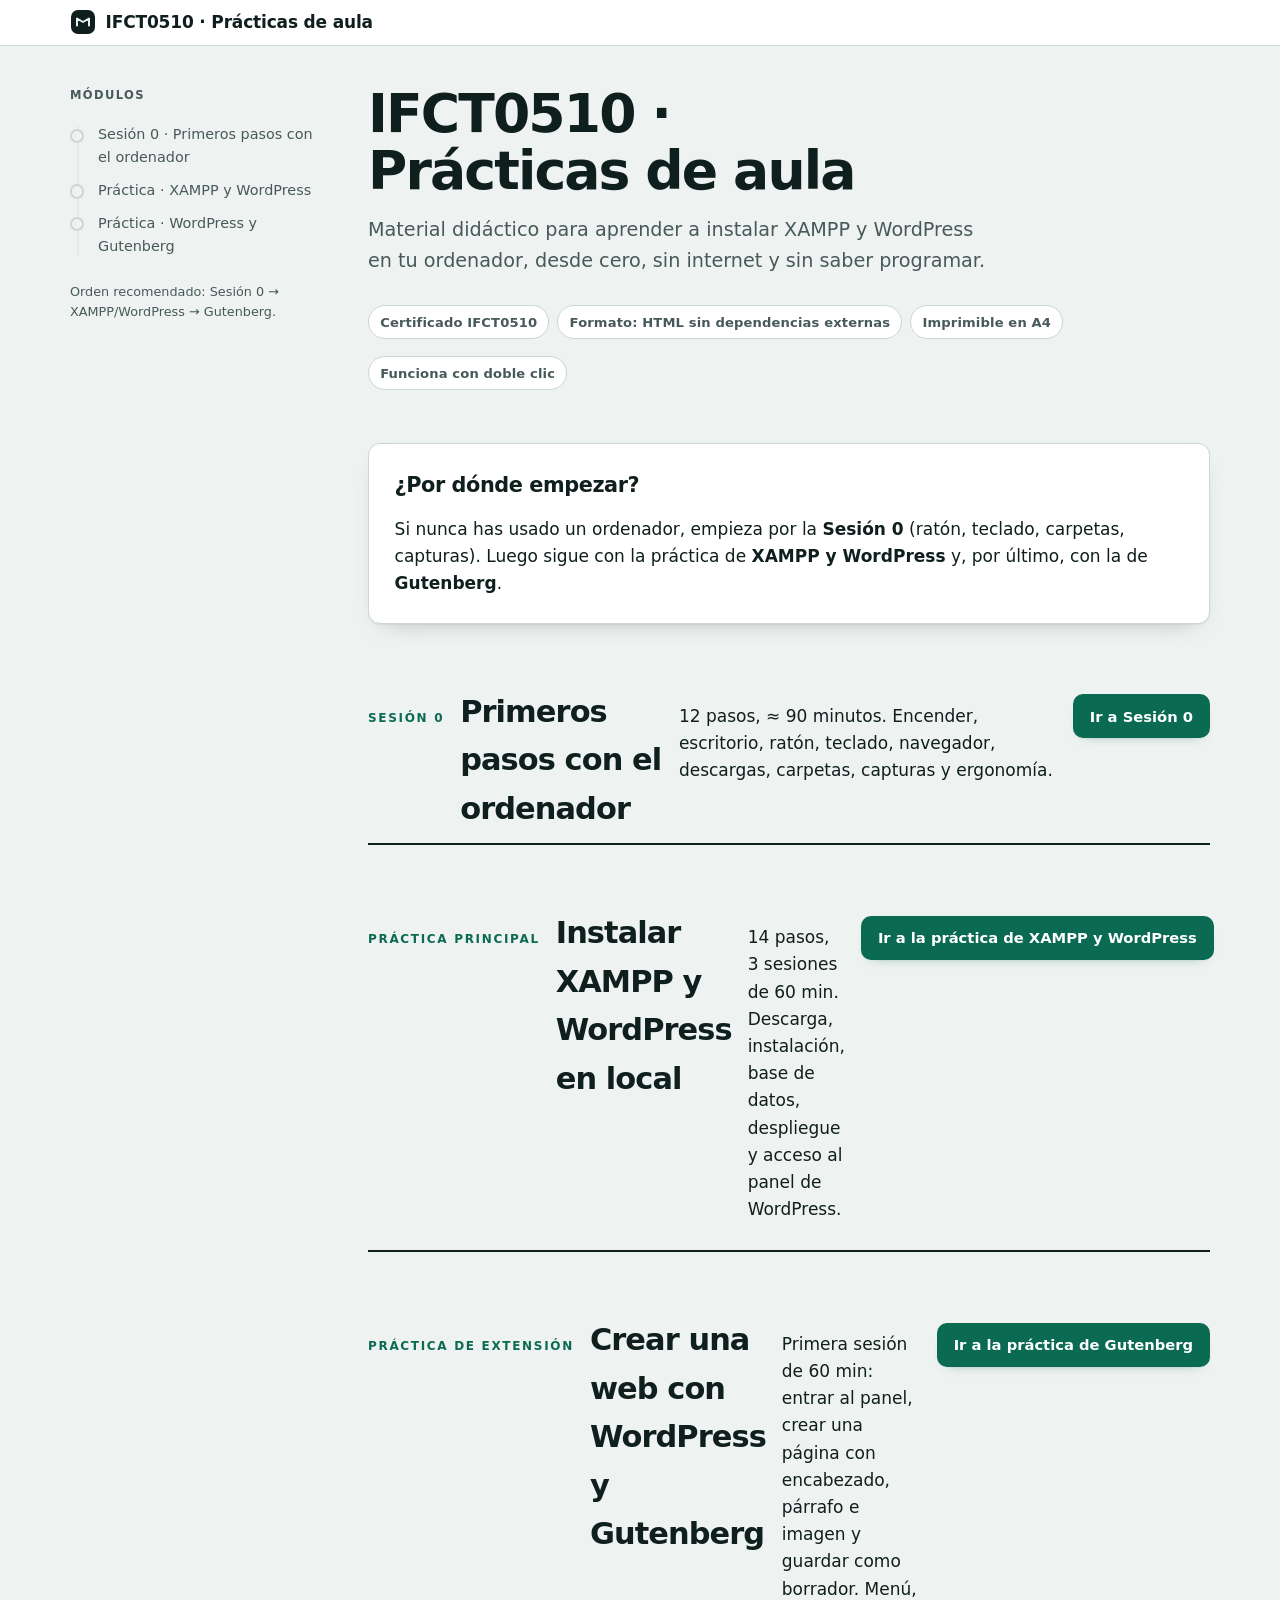
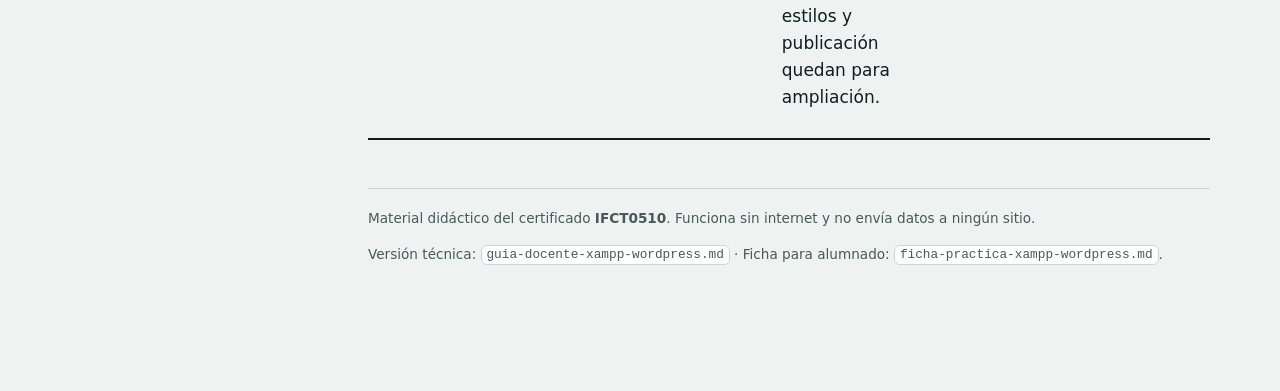
==== index.html @ 00a17261 "revert(portada): quitar CSS embebido y restaurar secciones .part originales" ====
<!DOCTYPE html>
<html lang="es">

<head>
  <meta charset="utf-8">
  <meta name="viewport" content="width=device-width, initial-scale=1">
  <meta name="color-scheme" content="light">
  <title>IFCT0510 · Prácticas de aula · XAMPP y WordPress</title>
  <link rel="stylesheet" href="assets/css/shared.css">
<link rel="icon" type="image/svg+xml" href="assets/svg/favicon.svg">
</head>
<body>
  <a class="skip" href="#contenido">Saltar al contenido</a>
  <header class="topbar">
    <div class="topbar__in">
      <div class="brand">
        <img src="assets/svg/logo.svg" width="26" height="26" alt="" aria-hidden="true">
        <span>IFCT0510 · Prácticas de aula</span>
      </div>
    </div>
  </header>
  <div class="shell">
    <nav class="rail noprint" aria-label="Módulos del curso">
      <h2>Módulos</h2>
      <ol>
        <li><a href="sesion-0/index.html">Sesión 0 · Primeros pasos con el ordenador</a></li>
        <li><a href="practica-xampp/index.html">Práctica · XAMPP y WordPress</a></li>
        <li><a href="practica-gutenberg/index.html">Práctica · WordPress y Gutenberg</a></li>
      </ol>
      <p style="margin-top:1.2rem; font-size:.8rem; color:var(--ink-2)">
        Orden recomendado: Sesión 0 → XAMPP/WordPress → Gutenberg.
      </p>
    </nav>
    <main id="contenido">
      <section class="hero">
        <h1>IFCT0510 · Prácticas de aula</h1>
        <p class="lead">Material didáctico para aprender a instalar XAMPP y WordPress en tu ordenador, desde cero, sin
          internet y sin saber programar.</p>
        <ul class="meta">
          <li>Certificado IFCT0510</li>
          <li>Formato: HTML sin dependencias externas</li>
          <li>Imprimible en A4</li>
          <li>Funciona con doble clic</li>
        </ul>
      </section>
      <div class="block">
        <h2>¿Por dónde empezar?</h2>
        <p>Si nunca has usado un ordenador, empieza por la <strong>Sesión 0</strong> (ratón, teclado, carpetas,
          capturas). Luego sigue con la práctica de <strong>XAMPP y WordPress</strong> y, por último, con la de
          <strong>Gutenberg</strong>.</p>
      </div>
          <section class="part">
      <span class="part__k">Sesión 0</span>
      <h2>Primeros pasos con el ordenador</h2>
      <p>12 pasos, ≈ 90 minutos. Encender, escritorio, ratón, teclado, navegador, descargas, carpetas, capturas y
            ergonomía.</p>
      <p><a class="btn btn--solid" href="sesion-0/index.html">Ir a Sesión 0</a></p>
    </section>
          <section class="part">
      <span class="part__k">Práctica principal</span>
      <h2>Instalar XAMPP y WordPress en local</h2>
      <p>14 pasos, 3 sesiones de 60 min. Descarga, instalación, base de datos, despliegue y acceso al panel de
            WordPress.</p>
      <p><a class="btn btn--solid" href="practica-xampp/index.html">Ir a la práctica de XAMPP y WordPress</a></p>
    </section>
          <section class="part">
      <span class="part__k">Práctica de extensión</span>
      <h2>Crear una web con WordPress y Gutenberg</h2>
      <p>Primera sesión de 60 min: entrar al panel, crear una página con encabezado, párrafo e imagen y guardar como
            borrador. Menú, estilos y publicación quedan para ampliación.</p>
      <p><a class="btn btn--solid" href="practica-gutenberg/index.html">Ir a la práctica de Gutenberg</a></p>
    </section>
      <footer class="end">
        <p>Material didáctico del certificado <strong>IFCT0510</strong>. Funciona sin internet y no envía datos a ningún
          sitio.</p>
        <p>Versión técnica: <code>guia-docente-xampp-wordpress.md</code> · Ficha para alumnado:
          <code>ficha-practica-xampp-wordpress.md</code>.</p>
      </footer>
    </main>
  </div>
  <button class="back-to-top" aria-label="Volver arriba" hidden>
    <svg viewBox="0 0 24 24" fill="none" stroke="currentColor" stroke-width="2" stroke-linecap="round"
      stroke-linejoin="round" aria-hidden="true">
      <path d="M18 15l-6-6-6 6" />
    </svg>
  </button>
</body>
</html>
---- assets/css/shared.css ----
/* ============================================================
   IFCT0510 — CSS compartido (SRP)
   Tokens, reset, layout, componentes y impresión.
   Se carga en todos los módulos: sesion-0, practica-gutenberg,
   practica-xampp. Cada módulo solo aporta su propio contenido.
   ============================================================ */

:root{
  --ground:#eef2f1;
  --panel:#ffffff;
  --ink:#0f1f1e;
  --ink-2:#47595a;
  --rule:#ccd6d4;
  --rule-soft:#e2e9e7;
  --signal:#0b6b52;
  --signal-soft:#e5f1ec;
  --alert:#a8321f;
  --alert-soft:#faece8;
  --warn:#8a5a00;
  --warn-soft:#fdf4e3;
  --radius:12px;
  --shadow:0 1px 1px rgba(15,31,30,.05), 0 10px 24px -16px rgba(15,31,30,.35);
  --font:"Segoe UI", system-ui, -apple-system, "Helvetica Neue", Arial, sans-serif;
  --mono:"Cascadia Mono", Consolas, "SF Mono", Menlo, monospace;
  --measure:66ch;
}

*,*::before,*::after{box-sizing:border-box}
html{scroll-behavior:smooth; scroll-padding-top:5.5rem}
@media (prefers-reduced-motion: reduce){ html{scroll-behavior:auto} }

body{
  margin:0;
  background:var(--ground);
  color:var(--ink);
  font-family:var(--font);
  font-size:1.0625rem;
  line-height:1.6;
  -webkit-font-smoothing:antialiased;
  text-rendering:optimizeLegibility;
}

::selection{background:#bfe3d6; color:var(--ink)}

:focus-visible{
  outline:3px solid var(--signal);
  outline-offset:2px;
  border-radius:4px;
}

a{
  color:var(--signal);
  text-underline-offset:3px;
  text-decoration-thickness:1.5px;
}
a:hover{text-decoration-thickness:2.5px}

p{margin:0 0 1em}
ul,ol{margin:0 0 1em; padding-left:1.4em}
li{margin:.35em 0}

strong{font-weight:650}
code,.mono{
  font-family:var(--mono);
  font-size:.94em;
}
code{
  background:#fff;
  border:1px solid var(--rule);
  border-radius:6px;
  padding:.1em .38em;
  white-space:normal;
  overflow-wrap:anywhere;
}

hr{
  border:0;
  border-top:1px solid var(--rule);
  margin:2.5rem 0;
}

/* ---------- skip link ---------- */
.skip{
  position:absolute;
  left:-9999px;
  top:0;
  background:var(--ink);
  color:#fff;
  padding:.8rem 1.2rem;
  z-index:100;
  border-radius:0 0 8px 0;
}
.skip:focus{left:0}

/* ---------- top bar ---------- */
.topbar{
  position:sticky;
  top:0;
  z-index:50;
  background:var(--panel);
  border-bottom:1px solid var(--rule);
}
.topbar__in{
  max-width:1180px;
  margin:0 auto;
  padding:.55rem 1.25rem;
  display:flex;
  align-items:center;
  gap:1rem;
  flex-wrap:wrap;
}
.brand{
  display:flex;
  align-items:center;
  gap:.6rem;
  font-weight:700;
  letter-spacing:-.01em;
  margin-right:auto;
  min-width:0;
}
.brand svg{flex:none}
.brand span{white-space:nowrap; overflow:hidden; text-overflow:ellipsis}

.meter{
  display:flex;
  align-items:center;
  gap:.6rem;
  font-variant-numeric:tabular-nums;
  font-size:.9rem;
  color:var(--ink-2);
}
.meter__track{
  width:min(30vw,180px);
  height:8px;
  background:var(--rule-soft);
  border-radius:99px;
  overflow:hidden;
  border:1px solid var(--rule);
}
.meter__fill{
  height:100%;
  width:0%;
  background:var(--signal);
  transition:width .35s cubic-bezier(.2,.8,.2,1);
}

.tools{display:flex; align-items:center; gap:.4rem}

.btn{
  font:inherit;
  font-size:.92rem;
  font-weight:600;
  color:var(--ink);
  background:var(--panel);
  border:1px solid var(--rule);
  border-radius:10px;
  padding:.55rem 1rem;
  cursor:pointer;
  display:inline-flex;
  align-items:center;
  gap:.5rem;
  transition:background .18s, border-color .18s, box-shadow .18s, transform .18s;
  min-height:44px;
  text-decoration:none;
  white-space:nowrap;
}
.btn:hover{background:var(--signal-soft); border-color:var(--signal)}
.btn:active{transform:translateY(1px)}
.btn--solid{
  background:var(--signal);
  border-color:transparent;
  color:#fff;
  box-shadow:0 1px 1px rgba(15,31,30,.02), 0 6px 14px -12px rgba(11,107,82,.9);
}
.btn--solid:hover{
  background:#096b56;
  border-color:transparent;
  color:#fff;
  box-shadow:0 1px 1px rgba(15,31,30,.02), 0 10px 18px -12px rgba(11,107,82,.95);
}
.btn--solid:focus-visible{
  outline:3px solid rgba(11,107,82,.4);
  outline-offset:2px;
}
.btn--solid:active{
  transform:translateY(1px);
  box-shadow:none;
  background:#085641;
}
.btn--quiet{border-color:transparent; color:var(--ink-2)}
.btn--quiet:hover{color:var(--ink); background:transparent}

/* ---------- shell ---------- */
.shell{
  max-width:1180px;
  margin:0 auto;
  padding:2.5rem 1.25rem 7rem;
  display:grid;
  grid-template-columns:250px minmax(0,1fr);
  gap:3rem;
  align-items:start;
}
main{min-width:0}

/* ---------- rail ---------- */
.rail{
  position:sticky;
  top:4.6rem;
  align-self:start;
  font-size:.9rem;
}
.rail h2{
  font-size:.72rem;
  letter-spacing:.12em;
  text-transform:uppercase;
  color:var(--ink-2);
  margin:0 0 .9rem;
  font-weight:700;
}
.rail ol{
  list-style:none;
  margin:0;
  padding:0 0 0 1.55rem;
  position:relative;
}
.rail ol::before{
  content:"";
  position:absolute;
  left:.45rem;
  top:.45rem;
  bottom:.45rem;
  width:2px;
  background:var(--rule-soft);
  border-radius:2px;
}
.rail__fill{
  position:absolute;
  left:.45rem;
  top:.45rem;
  width:2px;
  background:var(--signal);
  border-radius:2px;
  height:0;
  transition:height .35s cubic-bezier(.2,.8,.2,1);
}
/* ---------- home button in rail ---------- */
.rail__home{
  display:block;
  margin:0 0 .9rem;
  padding:.5rem .6rem;
  border:1px solid var(--rule);
  border-radius:8px;
  background:var(--panel);
  color:var(--ink);
  font-weight:600;
  font-size:.85rem;
  text-decoration:none;
  text-align:center;
  transition:background .18s, border-color .18s;
}
.rail__home:hover{
  background:var(--signal-soft);
  border-color:var(--signal);
  color:var(--signal);
}
.rail__home:focus-visible{
  outline:3px solid rgba(11,107,82,.4);
  outline-offset:2px;
}
.rail__home svg{margin-right:.35rem; vertical-align:-.15rem}

/* ---------- back to top button ---------- */
.back-to-top{
  position:fixed;
  right:1.25rem;
  bottom:1.25rem;
  z-index:100;
  display:flex;
  align-items:center;
  justify-content:center;
  width:44px;
  height:44px;
  border:1px solid var(--rule);
  border-radius:50%;
  background:var(--panel);
  color:var(--ink);
  box-shadow:0 2px 8px rgba(15,31,30,.15);
  opacity:0;
  visibility:hidden;
  transform:translateY(1rem);
  transition:opacity .25s, visibility .25s, transform .25s, background .18s, border-color .18s;
}
.back-to-top.visible{
  opacity:1;
  visibility:visible;
  transform:translateY(0);
}
.back-to-top:hover{
  background:var(--signal-soft);
  border-color:var(--signal);
  color:var(--signal);
}
.back-to-top:focus-visible{
  outline:3px solid rgba(11,107,82,.4);
  outline-offset:2px;
}
.back-to-top svg{width:20px; height:20px}

@media (max-width:560px){
  .back-to-top{
    right:.9rem;
    bottom:.9rem;
    width:40px;
    height:40px;
  }
}
.rail li{position:relative; margin:0}
.rail a{
  display:flex;
  gap:.55rem;
  align-items:baseline;
  padding:.3rem .2rem;
  color:var(--ink-2);
  text-decoration:none;
  border-radius:6px;
}
.rail a:hover{color:var(--ink); background:#fff}
.rail a::before{
  content:"";
  position:absolute;
  left:-1.55rem;
  top:.62rem;
  width:.9rem;
  height:.9rem;
  border-radius:50%;
  background:var(--ground);
  border:2px solid var(--rule);
  box-sizing:border-box;
}
.rail a.is-done::before{background:var(--signal); border-color:var(--signal)}
.rail a.is-current{
  color:var(--ink);
  font-weight:650;
}
.rail a.is-current::before{
  border-color:var(--signal);
  box-shadow:0 0 0 3px var(--signal-soft);
}
.rail .n{
  font-variant-numeric:tabular-nums;
  color:var(--ink-2);
  font-size:.8rem;
  min-width:1.1em;
}
.rail a.is-done .n{color:var(--signal)}

/* ---------- hero ---------- */
.hero{margin-bottom:3rem}
h1{
  font-size:clamp(2.1rem, 5.2vw, 3.35rem);
  line-height:1.06;
  letter-spacing:-.035em;
  margin:0 0 1rem;
  font-weight:750;
  text-wrap:balance;
  max-width:20ch;
}
.lead{
  font-size:1.2rem;
  color:var(--ink-2);
  max-width:52ch;
  margin-bottom:1.5rem;
  text-wrap:pretty;
}
.meta{
  display:flex;
  flex-wrap:wrap;
  gap:.5rem;
  margin:0 0 1.9rem;
  padding:0;
  list-style:none;
}
.meta li{
  font-size:.82rem;
  font-weight:600;
  letter-spacing:.01em;
  background:var(--panel);
  border:1px solid var(--rule);
  color:var(--ink-2);
  padding:.34rem .7rem;
  border-radius:99px;
}

/* ---------- blocks ---------- */
.block{
  background:var(--panel);
  border:1px solid var(--rule);
  border-radius:var(--radius);
  padding:1.6rem;
  margin:0 0 1.5rem;
  box-shadow:var(--shadow);
}
.block h2{
  font-size:1.3rem;
  letter-spacing:-.02em;
  margin:0 0 .8rem;
  text-wrap:balance;
}
.block h3{
  font-size:1.05rem;
  margin:1.6rem 0 .5rem;
}
.block > :last-child{margin-bottom:0}

.notice{
  border-radius:var(--radius);
  padding:1.1rem 1.25rem;
  display:flex;
  gap:.9rem;
  align-items:flex-start;
  margin:0 0 1.5rem;
}
.notice svg{flex:none; margin-top:.15rem}
.notice p{margin:0}
.notice--warn{background:var(--warn-soft); border:1px solid #e6cf9e}
.notice--info{background:var(--signal-soft); border:1px solid #b9d9cd}

/* ---------- pre-flight ---------- */
.preflight{
  list-style:none;
  padding:0;
  margin:0;
  display:grid;
  gap:.55rem;
}
.preflight li{
  display:flex;
  gap:.7rem;
  align-items:flex-start;
  margin:0;
}
.preflight input{
  width:1.15rem;
  height:1.15rem;
  margin:.25rem 0 0;
  accent-color:var(--signal);
  flex:none;
}
.preflight label{font-size:1rem}
.preflight small{
  display:block;
  color:var(--ink-2);
  font-size:.86rem;
}

/* ---------- parts ---------- */
.part{
  margin:4rem 0 1.5rem;
  display:flex;
  align-items:baseline;
  gap:1rem;
  border-bottom:2px solid var(--ink);
  padding-bottom:.6rem;
}
.part__k{
  font-size:.75rem;
  letter-spacing:.14em;
  text-transform:uppercase;
  font-weight:750;
  color:var(--signal);
  white-space:nowrap;
}
.part h2{
  font-size:clamp(1.4rem,3vw,1.9rem);
  letter-spacing:-.03em;
  margin:0;
  text-wrap:balance;
}
.part__time{
  margin-left:auto;
  font-size:.85rem;
  color:var(--ink-2);
  white-space:nowrap;
}

/* ---------- steps ---------- */
.step{
  background:var(--panel);
  border:1px solid var(--rule);
  border-radius:var(--radius);
  padding:1.5rem 1.6rem;
  margin:0 0 1.25rem;
  box-shadow:var(--shadow);
  scroll-margin-top:5.5rem;
  position:relative;
  transition:border-color .25s, box-shadow .25s;
}
.step.is-done{
  border-color:#b9d9cd;
  box-shadow:0 0 0 1px #b9d9cd, var(--shadow);
}
.step__head{
  display:flex;
  align-items:center;
  gap:.9rem;
  margin-bottom:.9rem;
  flex-wrap:wrap;
}
.step__num{
  flex:none;
  width:2.5rem;
  height:2.5rem;
  border-radius:10px;
  display:grid;
  place-items:center;
  font-weight:750;
  font-size:1.15rem;
  background:var(--ink);
  color:#fff;
  font-variant-numeric:tabular-nums;
}
.step.is-done .step__num{background:var(--signal)}
.step__title{
  font-size:1.2rem;
  letter-spacing:-.02em;
  margin:0;
  font-weight:700;
  flex:1 1 auto;
  text-wrap:balance;
}
.tick{
  display:inline-flex;
  align-items:center;
  gap:.45rem;
  font-size:.85rem;
  font-weight:650;
  border:1px solid var(--rule);
  border-radius:99px;
  padding:.32rem .7rem .32rem .5rem;
  cursor:pointer;
  color:var(--ink-2);
  background:var(--panel);
  flex:none;
  min-height:44px;
}
.tick:hover{border-color:var(--signal); color:var(--ink)}
.tick input{
  width:1.05rem;
  height:1.05rem;
  accent-color:var(--signal);
  margin:0;
}
.step.is-done .tick{
  background:var(--signal-soft);
  border-color:#b9d9cd;
  color:var(--signal);
}
.step__grid{
  display:grid;
  grid-template-columns:1fr;
  gap:1.4rem;
}
@media (min-width:900px){
  .step--split .step__grid{grid-template-columns:1.05fr .95fr; align-items:start}
}

/* ---------- actions / check ---------- */
.actions{
  counter-reset:a;
  list-style:none;
  padding:0;
  margin:0 0 1rem;
}
.actions li{
  position:relative;
  padding-left:2.1rem;
  margin:.55rem 0;
  text-wrap:pretty;
}
.actions li::before{
  counter-increment:a;
  content:counter(a);
  position:absolute;
  left:0;
  top:.12rem;
  width:1.45rem;
  height:1.45rem;
  border-radius:50%;
  display:grid;
  place-items:center;
  font-size:.78rem;
  font-weight:700;
  background:var(--rule-soft);
  color:var(--ink-2);
}

.check{
  display:flex;
  gap:.7rem;
  align-items:flex-start;
  padding:.85rem 1rem;
  background:var(--signal-soft);
  border:1px solid #b9d9cd;
  border-radius:10px;
  margin:1rem 0 0;
  -webkit-print-color-adjust:exact;
  print-color-adjust:exact;
}
.check svg{flex:none; margin-top:.2rem}
.check p{margin:0; font-size:.97rem}
.check strong{color:var(--signal)}

/* ---------- trouble ---------- */
.trouble{
  margin:1rem 0 0;
  border:1px solid var(--rule);
  border-radius:10px;
  background:#fcfdfd;
}
.trouble summary{
  cursor:pointer;
  padding:.65rem .9rem;
  font-weight:650;
  font-size:.94rem;
  color:var(--ink-2);
  display:flex;
  align-items:center;
  gap:.5rem;
  list-style:none;
}
.trouble summary::-webkit-details-marker{display:none}
.trouble summary::before{
  content:"+";
  font-family:var(--mono);
  font-weight:700;
  width:1rem;
  color:var(--alert);
}
.trouble[open] summary::before{content:"–"}
.trouble summary:hover{color:var(--ink)}
.trouble__body{
  padding:0 .9rem .9rem;
  font-size:.94rem;
  color:var(--ink-2);
}
.trouble__body :last-child{margin-bottom:0}

/* ---------- figures ---------- */
figure.fig{
  margin:0;
  width:100%;
  max-width:720px;
}
figure.fig svg{
  width:100%;
  height:auto;
  display:block;
  border:none;
  background:none;
}
.svgpad{
  display:block;
  width:100%;
  padding:.75rem .9rem;
  border:1px solid var(--rule);
  border-radius:10px;
  background:#fbfcfc;
  box-sizing:border-box;
}
figcaption{
  font-size:.82rem;
  color:var(--ink-2);
  margin-top:.5rem;
  line-height:1.45;
}
figcaption b{color:var(--ink)}

/* ---------- copy chips ---------- */
.chip{
  display:inline-flex;
  align-items:center;
  gap:.45rem;
  font-family:var(--mono);
  font-size:.86rem;
  background:#fff;
  border:1px solid var(--rule);
  border-radius:8px;
  padding:.5rem .7rem;
  cursor:pointer;
  color:var(--ink);
  text-align:left;
  max-width:100%;
  min-height:40px;
}
.chip:hover{border-color:var(--signal); background:var(--signal-soft)}
.chip svg{flex:none; opacity:.6}
.chip span{overflow-wrap:anywhere}
.chip.copied{
  border-color:var(--signal);
  background:var(--signal-soft);
  color:var(--signal);
  font-weight:650;
}
.chiprow{
  display:flex;
  flex-wrap:wrap;
  gap:.5rem;
  margin:.4rem 0 1rem;
}

/* ---------- table ---------- */
.tbl{
  width:100%;
  border-collapse:collapse;
  font-size:.95rem;
  margin:.8rem 0 1.2rem;
}
.tbl th,.tbl td{
  text-align:left;
  padding:.6rem .7rem;
  border-bottom:1px solid var(--rule-soft);
  vertical-align:top;
  overflow-wrap:anywhere;
}
.tbl th{
  font-size:.78rem;
  letter-spacing:.06em;
  text-transform:uppercase;
  color:var(--ink-2);
  border-bottom:1px solid var(--rule);
}
.tbl tr:last-child td{border-bottom:0}
.tbl code{white-space:nowrap}

/* ---------- quiz ---------- */
.quiz{
  margin:1.2rem 0 0;
  padding:1.1rem;
  border:1px dashed var(--rule);
  border-radius:10px;
  background:#fbfcfc;
}
.quiz__q{
  margin:0 0 .8rem;
  font-weight:650;
  font-size:.98rem;
}
.quiz__opts{display:flex; flex-wrap:wrap; gap:.5rem}
.opt{
  font:inherit;
  font-size:.92rem;
  cursor:pointer;
  text-align:left;
  background:var(--panel);
  border:1px solid var(--rule);
  border-radius:8px;
  padding:.5rem .8rem;
  color:var(--ink);
}
.opt:hover:not(:disabled){
  border-color:var(--signal);
  background:var(--signal-soft);
}
.opt--right{
  border-color:var(--signal);
  background:var(--signal-soft);
  font-weight:650;
}
.opt--wrong{
  border-color:var(--alert);
  background:var(--alert-soft);
}
.opt:disabled{cursor:default}
.quiz__fb{
  margin:.7rem 0 0;
  font-size:.9rem;
  min-height:1.2em;
}
.quiz__fb.is-ok{color:var(--signal); font-weight:650}
.quiz__fb.is-no{color:var(--alert); font-weight:650}

/* ---------- fields ---------- */
.fields{display:grid; gap:.9rem; margin:1rem 0}
.field{display:grid; gap:.2rem}
.field label{
  font-size:.85rem;
  font-weight:650;
  color:var(--ink-2);
}
.field input{
  font:inherit;
  font-size:1rem;
  padding:.5rem .6rem;
  border:1px solid var(--rule);
  border-radius:8px;
  background:#fff;
  width:100%;
}
.field input:focus{border-color:var(--signal)}

/* ---------- dictionary ---------- */
dl.dict{
  display:grid;
  grid-template-columns:auto 1fr;
  gap:.5rem 1.2rem;
  margin:0;
  font-size:.95rem;
}
dl.dict dt{
  font-weight:700;
  white-space:nowrap;
}
dl.dict dd{
  margin:0;
  color:var(--ink-2);
}
@media (max-width:560px){
  dl.dict{grid-template-columns:1fr; gap:.15rem}
  dl.dict dd{margin-bottom:.7rem}
}

/* ---------- final ---------- */
.final{
  margin-top:2rem;
  border-radius:var(--radius);
  padding:1.5rem;
  background:var(--ink);
  color:#e9efed;
}
.final h2{color:#fff; margin-top:0}
.final p{color:#c9d6d2}
.final .chip{
  background:#1b302d;
  border-color:#334d48;
  color:#e9efed;
}
.final .chip:hover{background:#22403a}
.all-done .final{background:var(--signal)}
.all-done .final p{color:#dff0e9}

footer.end{
  border-top:1px solid var(--rule);
  margin-top:3rem;
  padding-top:1.2rem;
  font-size:.85rem;
  color:var(--ink-2);
}

/* ---------- print ---------- */
@media print{
  @page{margin:14mm 14mm 16mm}
  body{
    background:#fff;
    font-size:10.5pt;
    line-height:1.45;
  }
  .topbar,.rail,.skip,.noprint{display:none !important}
  .shell{
    display:block;
    max-width:none;
    padding:0;
  }
  h1{font-size:24pt}
  .lead{font-size:12pt}
  .block,.step{
    box-shadow:none;
    border:1px solid #9aa;
    break-inside:avoid;
    margin-bottom:9mm;
    padding:5mm;
  }
  .part{
    break-before:page;
    margin-top:0;
  }
  .part:first-of-type{break-before:auto}
  .step__num{background:#111 !important; color:#fff !important}
  .check{background:#eef7f2 !important}
  .trouble{border:1px solid #bbb}
  .trouble summary{color:#333}
  .trouble__body{display:block !important}
  .tick{display:none}
  .quiz{border-style:solid}
  a{
    color:#111;
    text-decoration:none;
  }
  a[href^="http"]::after{
    content:" (" attr(href) ")";
    font-size:8pt;
    color:#444;
    overflow-wrap:anywhere;
  }
  figure.fig svg{
    max-height:80mm;
    width:auto;
    max-width:100%;
    margin:0 auto;
  }
  .final{
    background:#fff !important;
    color:#111 !important;
    border:2px solid #111;
  }
  .final h2,.final p{color:#111 !important}
}

/* ---------- small screens ---------- */
.toc-mobile{
  display:none;
  margin:0 0 2rem;
}
.toc-mobile summary{
  cursor:pointer;
  font-weight:700;
  padding:.8rem 1rem;
  background:var(--panel);
  border:1px solid var(--rule);
  border-radius:10px;
}
.toc-mobile ol{
  columns:2;
  column-gap:1.5rem;
  font-size:.9rem;
  margin:.8rem 0 0;
  padding-left:1.2rem;
}
@media (max-width:520px){ .toc-mobile ol{columns:1} }

@media (max-width:1080px){
  .shell{
    grid-template-columns:minmax(0,1fr);
    gap:2rem;
    padding-top:1.75rem;
  }
  .rail{display:none}
  .toc-mobile{display:block}
}
@media (max-width:560px){
  .topbar__in{padding:.5rem .9rem}
  .brand span{display:none}
  .meter__track{width:26vw}
  .shell{
    padding-left:.9rem;
    padding-right:.9rem;
  }
  .step{
    padding:1.15rem 1rem;
  }
  .step__num{
    width:2.2rem;
    height:2.2rem;
    font-size:1rem;
  }
  .step__title{font-size:1.08rem}
  .block{padding:1.2rem 1rem}
  .part__time{display:none}
  .btn{white-space:normal}
}

/* ---------- acciones en tarjetas .part ---------- */
.part__actions{
  margin-top: 1.25rem;
  display: flex;
  align-items: center;
}

.part__actions .btn{
  margin: 0;
}

/* ---------- accesibilidad: reducir movimiento ---------- */
@media (prefers-reduced-motion: reduce){
  *, *::before, *::after{
    animation-duration: 0.01ms !important;
    animation-iteration-count: 1 !important;
    transition-duration: 0.01ms !important;
    scroll-behavior: auto !important;
  }
  .meter__fill,
  .rail__fill{
    transition: none !important;
  }
}

/* ---------- accesibilidad: alto contraste / forced-colors ---------- */
@media (forced-colors: active){
  .btn,
  .chip,
  .tick,
  .opt{
    border: 1px solid ButtonText;
  }
  .btn--solid{
    background: ButtonFace;
    color: ButtonText;
    border-color: ButtonText;
  }
  .meter__track{
    border-color: ButtonText;
  }
  .rail a::before{
    background: Canvas;
    border-color: ButtonText;
  }
  .rail a.is-done::before{
    background: Highlight;
    border-color: Highlight;
  }
  .rail a.is-current::before{
    border-color: Highlight;
  }
  .step__num{
    background: ButtonFace;
    color: ButtonText;
    border: 1px solid ButtonText;
  }
  .step.is-done .step__num{
    background: Highlight;
    color: HighlightText;
  }
}
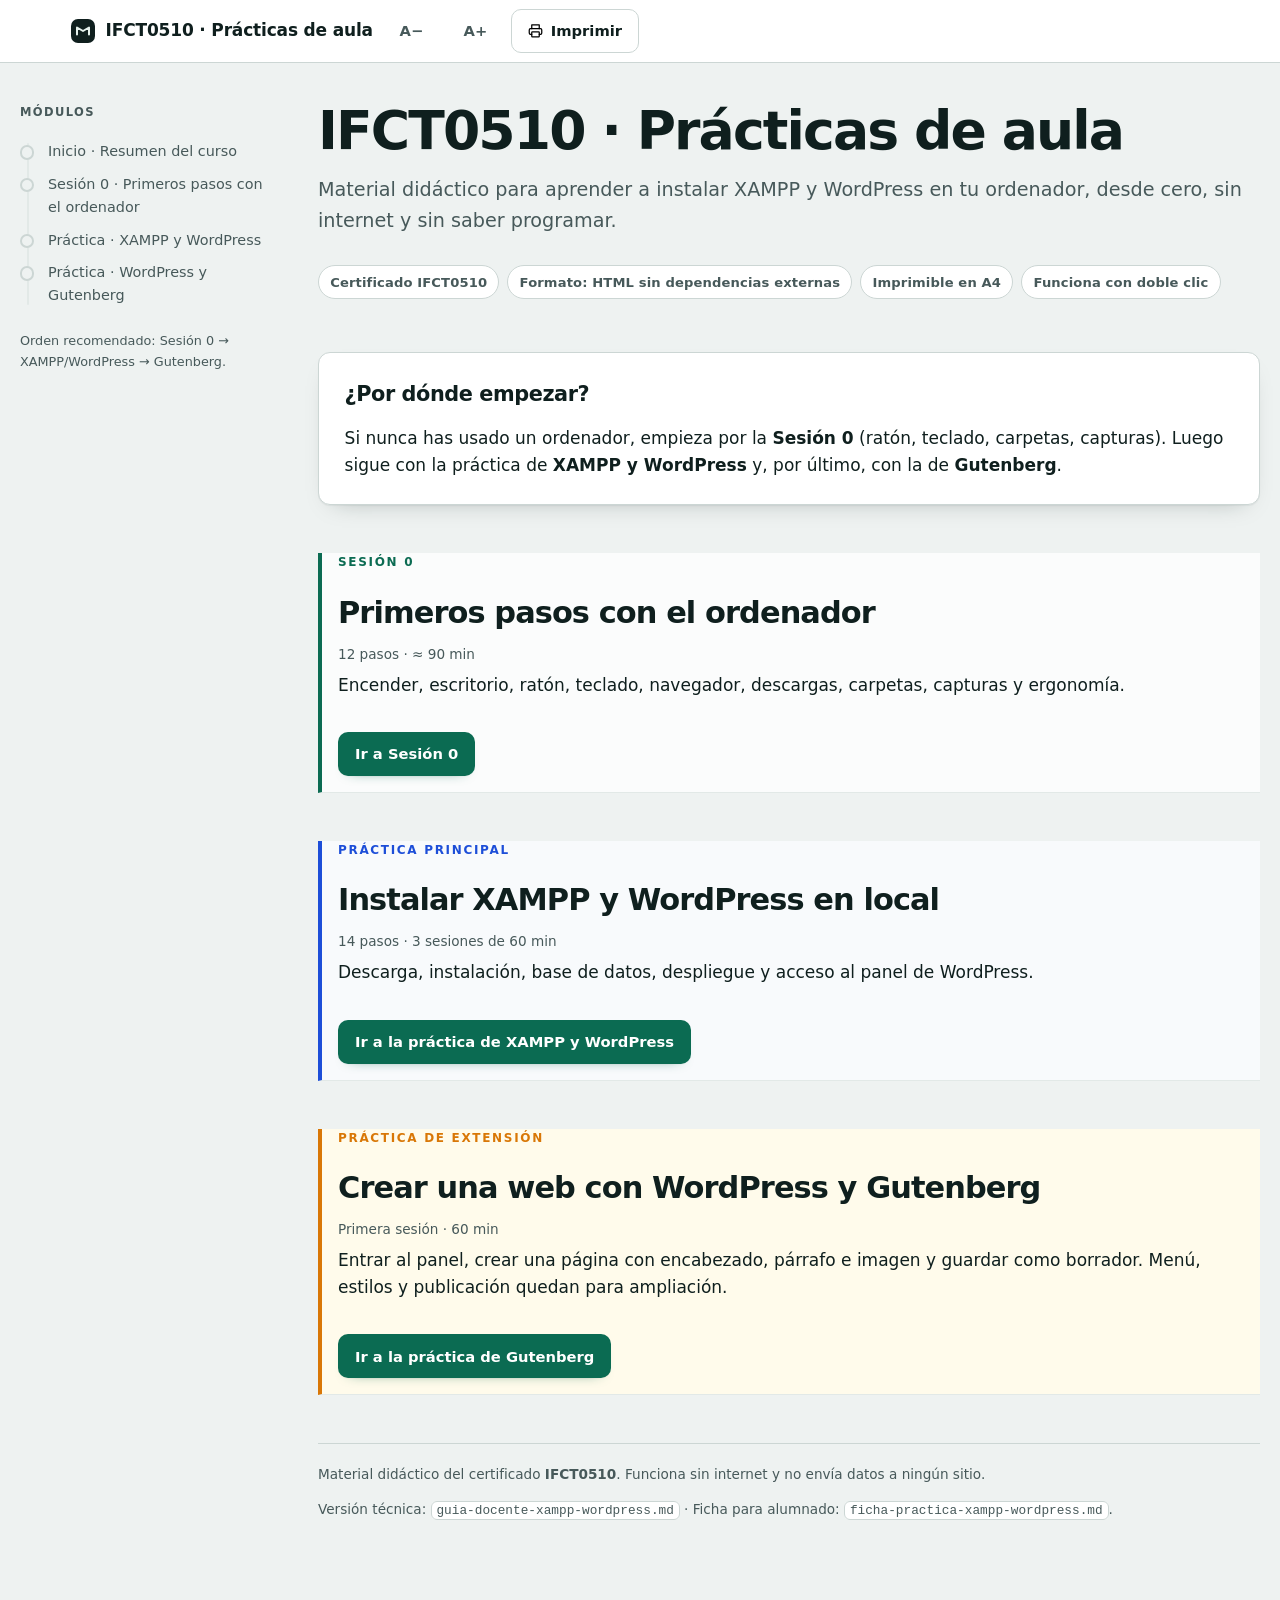
==== commit 1824e8d8: "feat: rediseño del sitio didáctico y correcciones del rail, índice móvil y progreso Incluye el redis" ====
--- a/index.html
+++ b/index.html
@@ -1,88 +1,181 @@
-<!DOCTYPE html>
+<!doctype html>
 <html lang="es">
-
-<head>
-  <meta charset="utf-8">
-  <meta name="viewport" content="width=device-width, initial-scale=1">
-  <meta name="color-scheme" content="light">
-  <title>IFCT0510 · Prácticas de aula · XAMPP y WordPress</title>
-  <link rel="stylesheet" href="assets/css/shared.css">
-<link rel="icon" type="image/svg+xml" href="assets/svg/favicon.svg">
-</head>
-<body>
-  <a class="skip" href="#contenido">Saltar al contenido</a>
-  <header class="topbar">
-    <div class="topbar__in">
-      <div class="brand">
-        <img src="assets/svg/logo.svg" width="26" height="26" alt="" aria-hidden="true">
-        <span>IFCT0510 · Prácticas de aula</span>
+  <head>
+    <meta charset="utf-8" />
+    <meta name="viewport" content="width=device-width, initial-scale=1" />
+    <meta name="color-scheme" content="light" />
+    <title>IFCT0510 · Prácticas de aula · XAMPP y WordPress</title>
+    <link rel="stylesheet" href="assets/css/shared.css" />
+    <link rel="icon" type="image/svg+xml" href="assets/svg/favicon.svg" />
+  </head>
+  <body>
+    <a class="skip" href="#contenido">Saltar al contenido</a>
+    <header class="topbar">
+      <div class="topbar__in">
+        <div class="brand">
+          <img
+            src="assets/svg/logo.svg"
+            width="26"
+            height="26"
+            alt=""
+            aria-hidden="true"
+          />
+          <span>IFCT0510 · Prácticas de aula</span>
+          <div class="tools">
+            <button
+              class="btn btn--quiet noprint"
+              type="button"
+              id="font-minus"
+              aria-label="Reducir el tamaño de la letra"
+            >
+              A−
+            </button>
+            <button
+              class="btn btn--quiet noprint"
+              type="button"
+              id="font-plus"
+              aria-label="Aumentar el tamaño de la letra"
+            >
+              A+
+            </button>
+            <button class="btn" type="button" id="print-btn">
+              <img
+                src="assets/svg/print.svg"
+                width="15"
+                height="15"
+                alt=""
+                aria-hidden="true"
+              />
+              Imprimir
+            </button>
+          </div>
+        </div>
       </div>
+    </header>
+    <div class="shell">
+      <nav class="rail noprint" aria-label="Módulos del curso">
+        <h2>Módulos</h2>
+        <ol>
+          <li>
+            <a href="index.html" aria-current="page"
+              >Inicio · Resumen del curso</a
+            >
+          </li>
+          <li>
+            <a href="sesion-0/index.html"
+              >Sesión 0 · Primeros pasos con el ordenador</a
+            >
+          </li>
+          <li>
+            <a href="practica-xampp/index.html">Práctica · XAMPP y WordPress</a>
+          </li>
+          <li>
+            <a href="practica-gutenberg/index.html"
+              >Práctica · WordPress y Gutenberg</a
+            >
+          </li>
+        </ol>
+        <p style="margin-top: 1.2rem; font-size: 0.8rem; color: var(--ink-2)">
+          Orden recomendado: Sesión 0 → XAMPP/WordPress → Gutenberg.
+        </p>
+      </nav>
+      <main id="contenido" tabindex="-1">
+        <section class="hero">
+          <h1>IFCT0510 · Prácticas de aula</h1>
+          <p class="lead">
+            Material didáctico para aprender a instalar XAMPP y WordPress en tu
+            ordenador, desde cero, sin internet y sin saber programar.
+          </p>
+          <ul class="meta">
+            <li>Certificado IFCT0510</li>
+            <li>Formato: HTML sin dependencias externas</li>
+            <li>Imprimible en A4</li>
+            <li>Funciona con doble clic</li>
+          </ul>
+        </section>
+        <div class="block">
+          <h2>¿Por dónde empezar?</h2>
+          <p>
+            Si nunca has usado un ordenador, empieza por la
+            <strong>Sesión 0</strong> (ratón, teclado, carpetas, capturas).
+            Luego sigue con la práctica de <strong>XAMPP y WordPress</strong> y,
+            por último, con la de <strong>Gutenberg</strong>.
+          </p>
+        </div>
+        <section class="part part--sesion-0">
+          <span class="part__k">Sesión 0</span>
+          <div class="part__content">
+            <h2>Primeros pasos con el ordenador</h2>
+            <span class="part__time">12 pasos · ≈ 90 min</span>
+            <p>
+              Encender, escritorio, ratón, teclado, navegador, descargas,
+              carpetas, capturas y ergonomía.
+            </p>
+          </div>
+          <a class="btn btn--solid" href="sesion-0/index.html">Ir a Sesión 0</a>
+        </section>
+        <section class="part part--xampp">
+          <span class="part__k">Práctica principal</span>
+          <div class="part__content">
+            <h2>Instalar XAMPP y WordPress en local</h2>
+            <span class="part__time">14 pasos · 3 sesiones de 60 min</span>
+            <p>
+              Descarga, instalación, base de datos, despliegue y acceso al panel
+              de WordPress.
+            </p>
+          </div>
+          <a class="btn btn--solid" href="practica-xampp/index.html"
+            >Ir a la práctica de XAMPP y WordPress</a
+          >
+        </section>
+        <section class="part part--gutenberg">
+          <span class="part__k">Práctica de extensión</span>
+          <div class="part__content">
+            <h2>Crear una web con WordPress y Gutenberg</h2>
+            <span class="part__time">Primera sesión · 60 min</span>
+            <p>
+              Entrar al panel, crear una página con encabezado, párrafo e imagen
+              y guardar como borrador. Menú, estilos y publicación quedan para
+              ampliación.
+            </p>
+          </div>
+          <a class="btn btn--solid" href="practica-gutenberg/index.html"
+            >Ir a la práctica de Gutenberg</a
+          >
+        </section>
+        <footer class="end">
+          <p>
+            Material didáctico del certificado <strong>IFCT0510</strong>.
+            Funciona sin internet y no envía datos a ningún sitio.
+          </p>
+          <p>
+            Versión técnica: <code>guia-docente-xampp-wordpress.md</code> ·
+            Ficha para alumnado: <code>ficha-practica-xampp-wordpress.md</code>.
+          </p>
+        </footer>
+      </main>
     </div>
-  </header>
-  <div class="shell">
-    <nav class="rail noprint" aria-label="Módulos del curso">
-      <h2>Módulos</h2>
-      <ol>
-        <li><a href="sesion-0/index.html">Sesión 0 · Primeros pasos con el ordenador</a></li>
-        <li><a href="practica-xampp/index.html">Práctica · XAMPP y WordPress</a></li>
-        <li><a href="practica-gutenberg/index.html">Práctica · WordPress y Gutenberg</a></li>
-      </ol>
-      <p style="margin-top:1.2rem; font-size:.8rem; color:var(--ink-2)">
-        Orden recomendado: Sesión 0 → XAMPP/WordPress → Gutenberg.
-      </p>
-    </nav>
-    <main id="contenido">
-      <section class="hero">
-        <h1>IFCT0510 · Prácticas de aula</h1>
-        <p class="lead">Material didáctico para aprender a instalar XAMPP y WordPress en tu ordenador, desde cero, sin
-          internet y sin saber programar.</p>
-        <ul class="meta">
-          <li>Certificado IFCT0510</li>
-          <li>Formato: HTML sin dependencias externas</li>
-          <li>Imprimible en A4</li>
-          <li>Funciona con doble clic</li>
-        </ul>
-      </section>
-      <div class="block">
-        <h2>¿Por dónde empezar?</h2>
-        <p>Si nunca has usado un ordenador, empieza por la <strong>Sesión 0</strong> (ratón, teclado, carpetas,
-          capturas). Luego sigue con la práctica de <strong>XAMPP y WordPress</strong> y, por último, con la de
-          <strong>Gutenberg</strong>.</p>
-      </div>
-          <section class="part">
-      <span class="part__k">Sesión 0</span>
-      <h2>Primeros pasos con el ordenador</h2>
-      <p>12 pasos, ≈ 90 minutos. Encender, escritorio, ratón, teclado, navegador, descargas, carpetas, capturas y
-            ergonomía.</p>
-      <p><a class="btn btn--solid" href="sesion-0/index.html">Ir a Sesión 0</a></p>
-    </section>
-          <section class="part">
-      <span class="part__k">Práctica principal</span>
-      <h2>Instalar XAMPP y WordPress en local</h2>
-      <p>14 pasos, 3 sesiones de 60 min. Descarga, instalación, base de datos, despliegue y acceso al panel de
-            WordPress.</p>
-      <p><a class="btn btn--solid" href="practica-xampp/index.html">Ir a la práctica de XAMPP y WordPress</a></p>
-    </section>
-          <section class="part">
-      <span class="part__k">Práctica de extensión</span>
-      <h2>Crear una web con WordPress y Gutenberg</h2>
-      <p>Primera sesión de 60 min: entrar al panel, crear una página con encabezado, párrafo e imagen y guardar como
-            borrador. Menú, estilos y publicación quedan para ampliación.</p>
-      <p><a class="btn btn--solid" href="practica-gutenberg/index.html">Ir a la práctica de Gutenberg</a></p>
-    </section>
-      <footer class="end">
-        <p>Material didáctico del certificado <strong>IFCT0510</strong>. Funciona sin internet y no envía datos a ningún
-          sitio.</p>
-        <p>Versión técnica: <code>guia-docente-xampp-wordpress.md</code> · Ficha para alumnado:
-          <code>ficha-practica-xampp-wordpress.md</code>.</p>
-      </footer>
-    </main>
-  </div>
-  <button class="back-to-top" aria-label="Volver arriba" hidden>
-    <svg viewBox="0 0 24 24" fill="none" stroke="currentColor" stroke-width="2" stroke-linecap="round"
-      stroke-linejoin="round" aria-hidden="true">
-      <path d="M18 15l-6-6-6 6" />
-    </svg>
-  </button>
-</body>
+    <button class="back-to-top" aria-label="Volver arriba" hidden>
+      <svg
+        viewBox="0 0 24 24"
+        fill="none"
+        stroke="currentColor"
+        stroke-width="2"
+        stroke-linecap="round"
+        stroke-linejoin="round"
+        aria-hidden="true"
+      >
+        <path d="M18 15l-6-6-6 6" />
+      </svg>
+    </button>
+    <script>
+      window.IFCT0510 = {
+        key: "ifct0510-portada-progress.v1",
+        fontKey: "ifct0510-portada-font.v1",
+        total: 0,
+        sizes: ["100%", "112.5%", "125%", "137.5%"],
+      };
+    </script>
+    <script src="assets/js/shared.js"></script>
+  </body>
 </html>
--- a/assets/css/shared.css
+++ b/assets/css/shared.css
@@ -1,3 +1,94 @@
+/* ============================================================
+   IFCT0510 — SVG: tokens, escala y utilidades
+   Sistema comun para los diagramas e iconos SVG del proyecto.
+   Los diagramas son inline en cada HTML; esta hoja define la
+   escala (radios, grosores, tipografia) y las utilidades que
+   sustituyen a los literales de color dentro del SVG.
+   ============================================================ */
+
+:root{
+  /* grosores de trazo */
+  --svg-line-1:1.2px;
+  --svg-line-2:1.5px;
+  --svg-line-3:2px;
+  /* radios de esquina */
+  --svg-r-1:4px;
+  --svg-r-2:8px;
+  --svg-r-3:12px;
+  --svg-r-4:20px;
+  /* escala tipografica */
+  --svg-fs-1:9px;
+  --svg-fs-2:11px;
+  --svg-fs-3:13px;
+}
+
+/* Contenedor oculto de <defs> compartidos por documento */
+.svg-defs{
+  position:absolute;
+  width:0;
+  height:0;
+  overflow:hidden;
+}
+
+/* Superficies y trazos */
+.svg-surface{
+  fill:var(--panel, #ffffff);
+  stroke:var(--rule, #ccd6d4);
+  stroke-width:var(--svg-line-2);
+}
+.svg-surface--soft{
+  fill:var(--signal-soft, #e5f1ec);
+  stroke:var(--rule, #ccd6d4);
+  stroke-width:var(--svg-line-1);
+}
+.svg-rule{
+  fill:none;
+  stroke:var(--rule, #ccd6d4);
+  stroke-width:var(--svg-line-1);
+}
+.svg-rule--strong{
+  fill:none;
+  stroke:var(--ink-2, #47595a);
+  stroke-width:var(--svg-line-2);
+}
+
+/* Estados (codigo de color de la practica) */
+.svg-ok{
+  stroke:var(--signal, #0b6b52);
+  fill:none;
+}
+.svg-warn{
+  stroke:var(--warn, #8a5a00);
+  fill:none;
+}
+.svg-alert{
+  stroke:var(--alert, #a8321f);
+  fill:none;
+}
+.svg-ok-fill{ fill:var(--signal, #0b6b52); }
+.svg-warn-fill{ fill:var(--warn, #8a5a00); }
+.svg-alert-fill{ fill:var(--alert, #a8321f); }
+
+/* Tipografia dentro del SVG */
+.svg-title{
+  font-size:var(--svg-fs-3);
+  font-weight:700;
+  fill:var(--ink, #0f1f1e);
+}
+.svg-label{
+  font-size:var(--svg-fs-2);
+  fill:var(--ink, #0f1f1e);
+}
+.svg-hint{
+  font-size:var(--svg-fs-1);
+  fill:var(--ink-2, #47595a);
+}
+.svg-mono{
+  font-family:var(--mono);
+  font-size:var(--svg-fs-2);
+}
+
+
 /* ============================================================
    IFCT0510 — CSS compartido (SRP)
    Tokens, reset, layout, componentes y impresión.
@@ -81,16 +172,20 @@
 
 /* ---------- skip link ---------- */
 .skip{
-  position:absolute;
-  left:-9999px;
-  top:0;
+  position:fixed;
+  top:-1000px;
+  left:0.5rem;
   background:var(--ink);
   color:#fff;
   padding:.8rem 1.2rem;
   z-index:100;
-  border-radius:0 0 8px 0;
-}
-.skip:focus{left:0}
+  border-radius:0 0 8px 8px;
+  transition:top 0.2s ease;
+}
+.skip:focus{
+  top:0.5rem;
+  left:0.5rem;
+}
 
 /* ---------- top bar ---------- */
 .topbar{
@@ -192,7 +287,7 @@
 
 /* ---------- shell ---------- */
 .shell{
-  max-width:1180px;
+  max-width:1440px;
   margin:0 auto;
   padding:2.5rem 1.25rem 7rem;
   display:grid;
@@ -232,6 +327,12 @@
   width:2px;
   background:var(--rule-soft);
   border-radius:2px;
+}
+/* Contenedor de la barra de progreso del rail. El relleno (.rail__fill) es
+   hermano de la lista y se ancla a este bloque, no al <ol>: asi el relleno
+   queda por encima de la pista vertical y nunca se descuadra. */
+.rail__progress{
+  position:relative;
 }
 .rail__fill{
   position:absolute;
@@ -363,12 +464,10 @@
   margin:0 0 1rem;
   font-weight:750;
   text-wrap:balance;
-  max-width:20ch;
 }
 .lead{
   font-size:1.2rem;
   color:var(--ink-2);
-  max-width:52ch;
   margin-bottom:1.5rem;
   text-wrap:pretty;
 }
@@ -455,12 +554,12 @@
 
 /* ---------- parts ---------- */
 .part{
-  margin:4rem 0 1.5rem;
-  display:flex;
-  align-items:baseline;
-  gap:1rem;
-  border-bottom:2px solid var(--ink);
-  padding-bottom:.6rem;
+  margin:3rem 0 2rem;
+  padding:0 1rem 1rem;
+  display:flex;
+  flex-direction:column;
+  gap:.75rem;
+  border-bottom:1px solid var(--rule-soft);
 }
 .part__k{
   font-size:.75rem;
@@ -468,7 +567,14 @@
   text-transform:uppercase;
   font-weight:750;
   color:var(--signal);
-  white-space:nowrap;
+  white-space:normal;
+  min-width:0;
+  align-self:flex-start;
+}
+.part__content{
+  display:flex;
+  flex-direction:column;
+  gap:.4rem;
 }
 .part h2{
   font-size:clamp(1.4rem,3vw,1.9rem);
@@ -477,11 +583,40 @@
   text-wrap:balance;
 }
 .part__time{
-  margin-left:auto;
   font-size:.85rem;
   color:var(--ink-2);
-  white-space:nowrap;
-}
+  white-space:normal;
+}
+.part > .btn{
+  align-self:flex-start;
+}
+@media (min-width:768px){
+  .part{
+    gap:1rem;
+  }
+  .part__content{
+    gap:.4rem;
+  }
+}
+
+/* ---------- distinción visual entre partes ---------- */
+.part--sesion-0{
+  border-left:4px solid var(--signal);
+  background:#fbfcfc;
+}
+.part--sesion-0 .part__k{color:var(--signal)}
+
+.part--xampp{
+  border-left:4px solid #1d4ed8;
+  background:#f8fafc;
+}
+.part--xampp .part__k{color:#1d4ed8}
+
+.part--gutenberg{
+  border-left:4px solid #d97706;
+  background:#fffbeb;
+}
+.part--gutenberg .part__k{color:#d97706}
 
 /* ---------- steps ---------- */
 .step{
@@ -562,6 +697,20 @@
 }
 @media (min-width:900px){
   .step--split .step__grid{grid-template-columns:1.05fr .95fr; align-items:start}
+  .step--split[style*="--fig-wide-span"] .fig--wide{grid-column: var(--fig-wide-span);}
+}
+
+/* Ancho consistente para pasos sin grid (pasos 3, 5, 7, 9, 11, 13, 14) */
+.step:not(.step--split) > .actions,
+.step:not(.step--split) > .check,
+.step:not(.step--split) > .chiprow,
+.step:not(.step--split) > .trouble,
+.step:not(.step--split) > p,
+.step:not(.step--split) > table,
+.step:not(.step--split) > .notice {
+  max-width: 560px;
+  margin-left: auto;
+  margin-right: auto;
 }
 
 /* ---------- actions / check ---------- */
@@ -606,6 +755,15 @@
   -webkit-print-color-adjust:exact;
   print-color-adjust:exact;
 }
+.step:not(.step--split) > .check--illustration{max-width:none}
+.check--illustration{display:block}
+.check--illustration svg{
+  display:block;
+  width:100%;
+  max-width:100%;
+  height:auto;
+  margin:0 auto;
+}
 .check svg{flex:none; margin-top:.2rem}
 .check p{margin:0; font-size:.97rem}
 .check strong{color:var(--signal)}
@@ -651,6 +809,9 @@
   width:100%;
   max-width:720px;
 }
+figure.fig--wide{
+  max-width:620px;
+}
 figure.fig svg{
   width:100%;
   height:auto;
@@ -666,6 +827,26 @@
   border-radius:10px;
   background:#fbfcfc;
   box-sizing:border-box;
+  aspect-ratio:340/200;
+}
+
+.svgpad svg{
+  width:100%;
+  height:100%;
+  object-fit:contain;
+}
+.step--split .fig--wide{
+  justify-self:center;
+  width:100%;
+  max-width:620px;
+}
+@media (min-width:900px){
+  .step--split .fig--wide{
+    max-width:660px;
+  }
+  .step--split .fig--wide .svgpad{
+    padding:1rem 1.1rem;
+  }
 }
 figcaption{
   font-size:.82rem;
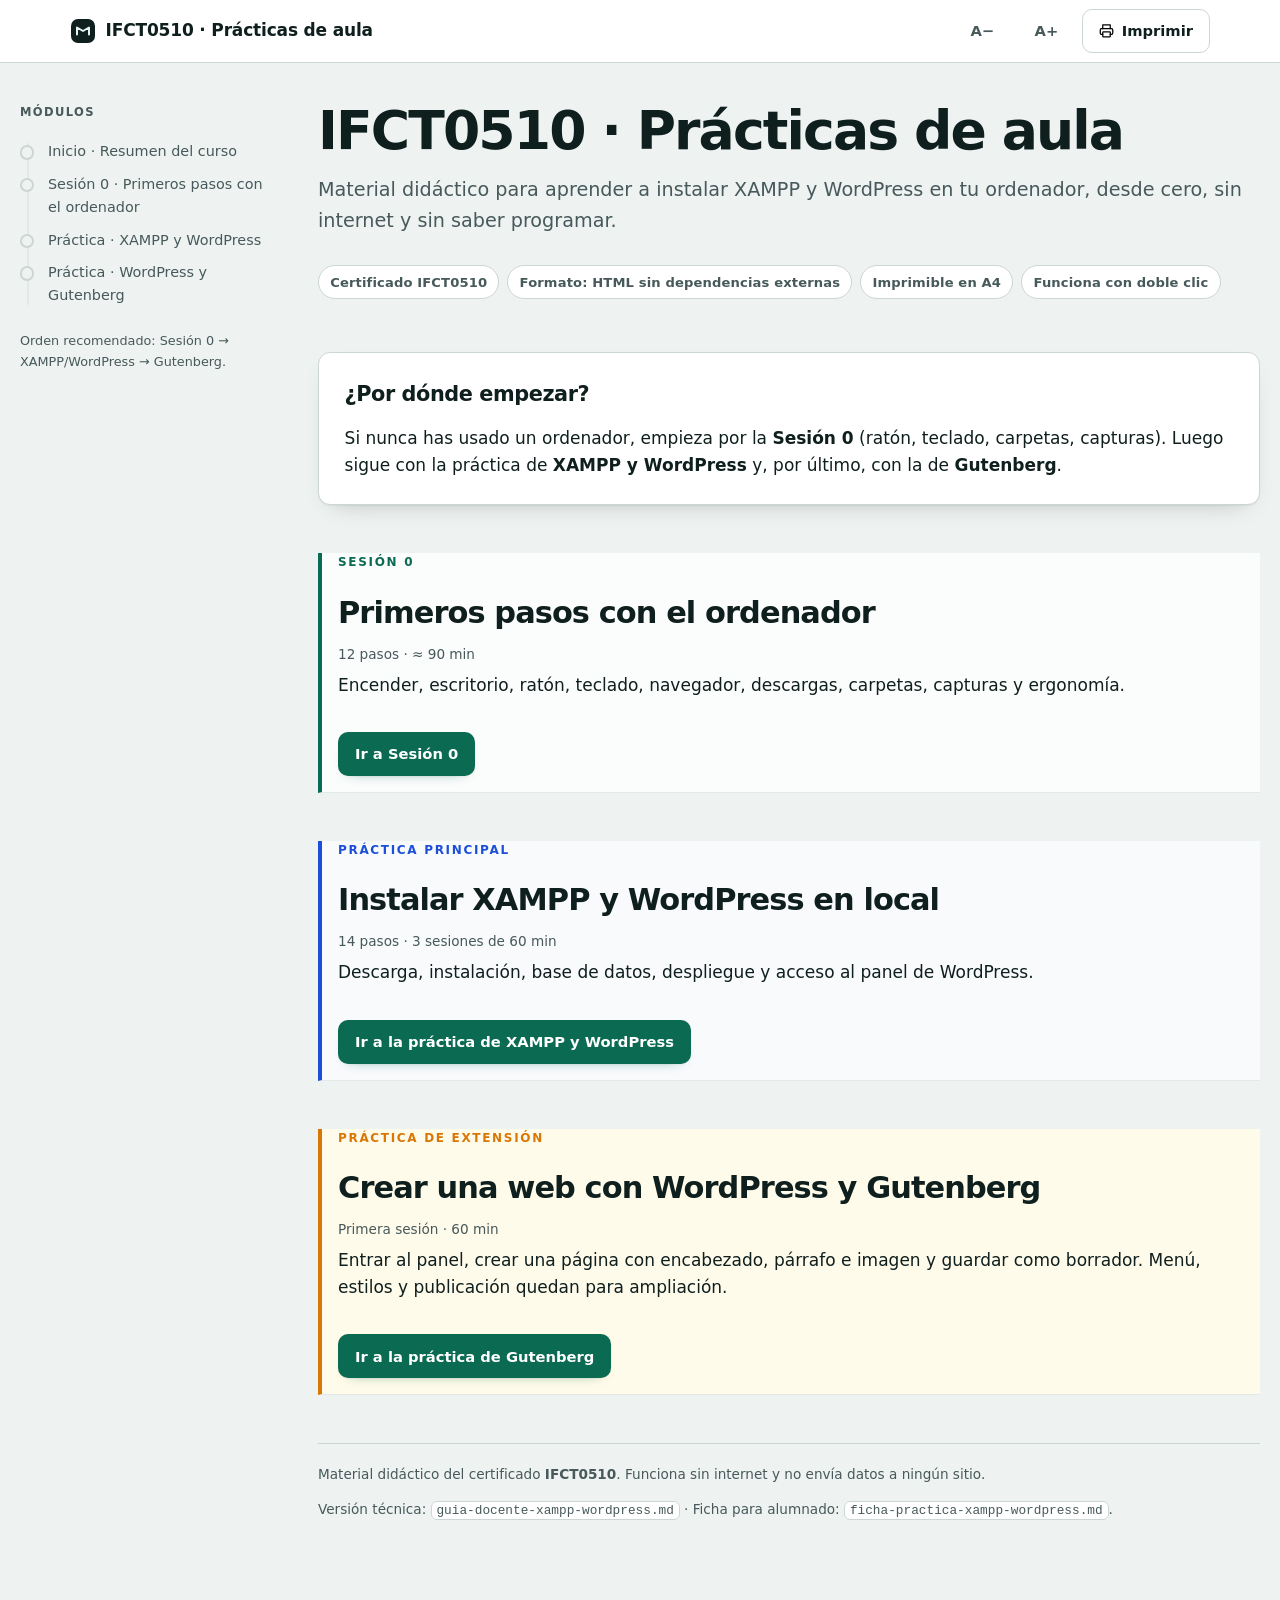
==== commit 5226f1a3: "fix(portada): mover el bloque de herramientas fuera de .brand En la portada el <div class="tools"> e" ====
--- a/index.html
+++ b/index.html
@@ -21,34 +21,34 @@
             aria-hidden="true"
           />
           <span>IFCT0510 · Prácticas de aula</span>
-          <div class="tools">
-            <button
-              class="btn btn--quiet noprint"
-              type="button"
-              id="font-minus"
-              aria-label="Reducir el tamaño de la letra"
-            >
-              A−
-            </button>
-            <button
-              class="btn btn--quiet noprint"
-              type="button"
-              id="font-plus"
-              aria-label="Aumentar el tamaño de la letra"
-            >
-              A+
-            </button>
-            <button class="btn" type="button" id="print-btn">
-              <img
-                src="assets/svg/print.svg"
-                width="15"
-                height="15"
-                alt=""
-                aria-hidden="true"
-              />
-              Imprimir
-            </button>
-          </div>
+        </div>
+        <div class="tools">
+          <button
+            class="btn btn--quiet noprint"
+            type="button"
+            id="font-minus"
+            aria-label="Reducir el tamaño de la letra"
+          >
+            A−
+          </button>
+          <button
+            class="btn btn--quiet noprint"
+            type="button"
+            id="font-plus"
+            aria-label="Aumentar el tamaño de la letra"
+          >
+            A+
+          </button>
+          <button class="btn" type="button" id="print-btn">
+            <img
+              src="assets/svg/print.svg"
+              width="15"
+              height="15"
+              alt=""
+              aria-hidden="true"
+            />
+            Imprimir
+          </button>
         </div>
       </div>
     </header>
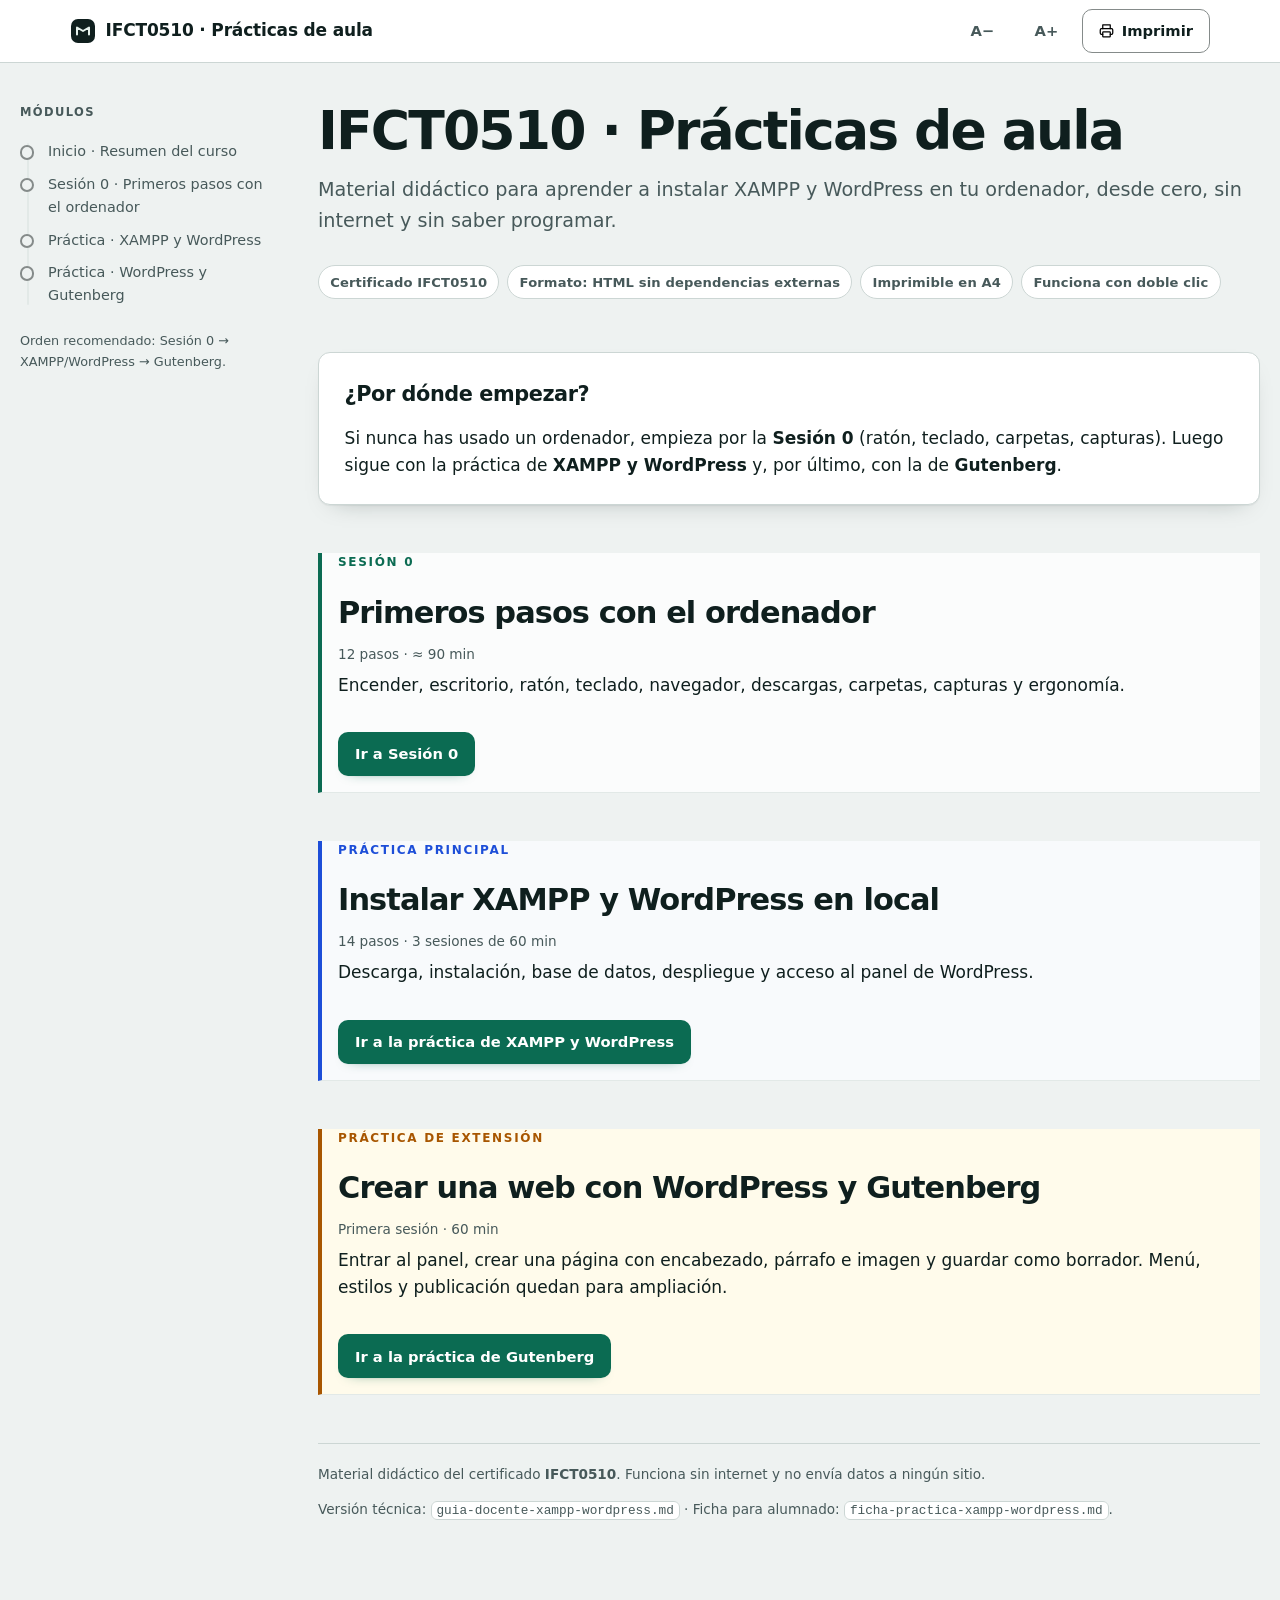
==== commit e17dbc9d: "feat(ui): sistema de tokens, tema oscuro y bordes de control accesibles" ====
--- a/index.html
+++ b/index.html
@@ -3,7 +3,7 @@
   <head>
     <meta charset="utf-8" />
     <meta name="viewport" content="width=device-width, initial-scale=1" />
-    <meta name="color-scheme" content="light" />
+    <meta name="color-scheme" content="light dark" />
     <title>IFCT0510 · Prácticas de aula · XAMPP y WordPress</title>
     <link rel="stylesheet" href="assets/css/shared.css" />
     <link rel="icon" type="image/svg+xml" href="assets/svg/favicon.svg" />
--- a/assets/css/shared.css
+++ b/assets/css/shared.css
@@ -96,24 +96,117 @@
    practica-xampp. Cada módulo solo aporta su propio contenido.
    ============================================================ */
 
+/* Tokens del sistema visual. Cada rol (superficie, texto, borde, acento) tiene
+   su variable: los literales sueltos del CSS se sustituyen por estas para que
+   el tema claro y el tema oscuro remapeen el mismo conjunto de roles en vez de
+   mantener dos paletas Parallelas. */
 :root{
+  /* superficies */
   --ground:#eef2f1;
   --panel:#ffffff;
+  --surface-soft:#fbfcfc;
+  --code-bg:#ffffff;
+  /* texto */
   --ink:#0f1f1e;
   --ink-2:#47595a;
+  --ink-fill:#0f1f1e;
+  --on-ink-fill:#ffffff;
+  /* lineas */
   --rule:#ccd6d4;
   --rule-soft:#e2e9e7;
+  /* Borde de control: mas oscuro que --rule porque delimita un componente que
+     hay que poder identificar (WCAG 1.4.11 pide 3:1). --rule se queda como
+     hairline decorativo para separadores, marcos y tablas. */
+  --rule-control:#858b8a;
+  --signal-rule:#778d85;
+  --warn-rule:#9b8b69;
+  /* acento de marca */
   --signal:#0b6b52;
+  --signal-strong:#096b56;
+  --signal-stronger:#085641;
   --signal-soft:#e5f1ec;
+  --signal-ink:#0b6b52;
+  --on-signal:#ffffff;
+  --selection:#bfe3d6;
+  --focus-signal:rgba(11,107,82,.4);
+  /* semanticos */
   --alert:#a8321f;
   --alert-soft:#faece8;
   --warn:#8a5a00;
   --warn-soft:#fdf4e3;
+  /* bloques por modulo */
+  --part-bg-s0:#fbfcfc;
+  --part-accent-xampp:#1d4ed8;
+  --part-bg-xampp:#f8fafc;
+  --part-accent-gutenberg:#a85600;
+  --part-bg-gutenberg:#fffbeb;
+  /* bloque final (siempre oscuro) */
+  --final-bg:#0f1f1e;
+  --final-ink:#e9efed;
+  --final-ink-strong:#ffffff;
+  --final-ink-soft:#c9d6d2;
+  --final-chip-bg:#1b302d;
+  --final-chip-rule:#567e76;
+  --final-chip-hover:#22403a;
+  /* forma */
   --radius:12px;
   --shadow:0 1px 1px rgba(15,31,30,.05), 0 10px 24px -16px rgba(15,31,30,.35);
+  --shadow-float:0 2px 8px rgba(15,31,30,.15);
+  --shadow-solid:0 1px 1px rgba(15,31,30,.02), 0 6px 14px -12px rgba(11,107,82,.9);
+  --shadow-solid-hover:0 1px 1px rgba(15,31,30,.02), 0 10px 18px -12px rgba(11,107,82,.95);
   --font:"Segoe UI", system-ui, -apple-system, "Helvetica Neue", Arial, sans-serif;
   --mono:"Cascadia Mono", Consolas, "SF Mono", Menlo, monospace;
   --measure:66ch;
+}
+
+/* Tema oscuro. Se compone aparte (no es una inversion mecanica del claro): las
+   superficies suben de tono, los bordes ganan contraste y el verde de marca
+   se aclara para poder seguir siendo el color de accion y de enfasis.
+   Se limita a `screen` para que la impresion siga usando el tema claro. */
+@media screen and (prefers-color-scheme: dark){
+  :root{
+    --ground:#0d1513;
+    --panel:#151f1c;
+    --surface-soft:#111b18;
+    --code-bg:#131e1a;
+    --ink:#e9efec;
+    --ink-2:#a3b8b2;
+    --ink-fill:#e9efec;
+    --on-ink-fill:#0c1412;
+    --rule:#5b726b;
+    --rule-soft:#263631;
+    --rule-control:#5b726b;
+    --signal-rule:#4a8f75;
+    --warn-rule:#9a7c3c;
+    --signal:#3ec89a;
+    --signal-strong:#52d5a8;
+    --signal-stronger:#6ee0b8;
+    --signal-soft:#16342b;
+    --signal-ink:#6fdcb4;
+    --on-signal:#08201a;
+    --selection:#24483d;
+    --focus-signal:rgba(62,200,154,.45);
+    --alert:#f2937d;
+    --alert-soft:#3a1f18;
+    --warn:#e3b466;
+    --warn-soft:#332710;
+    --part-bg-s0:#111b18;
+    --part-accent-xampp:#8ab0ff;
+    --part-bg-xampp:#121a28;
+    --part-accent-gutenberg:#f0b45e;
+    --part-bg-gutenberg:#241d11;
+    --final-bg:#0b1512;
+    --final-ink:#e9efed;
+    --final-ink-strong:#ffffff;
+    --final-ink-soft:#c2d2cd;
+    --final-chip-bg:#182a26;
+    --final-chip-rule:#62867b;
+    --final-chip-hover:#24443c;
+    --shadow:0 1px 1px rgba(0,0,0,.4), 0 10px 24px -16px rgba(0,0,0,.7);
+    --shadow-float:0 2px 10px rgba(0,0,0,.55);
+    --shadow-solid:0 1px 1px rgba(0,0,0,.35), 0 6px 16px -12px rgba(0,0,0,.8);
+    --shadow-solid-hover:0 1px 1px rgba(0,0,0,.35), 0 10px 20px -12px rgba(0,0,0,.85);
+  }
 }
 
 *,*::before,*::after{box-sizing:border-box}
@@ -131,7 +224,7 @@
   text-rendering:optimizeLegibility;
 }
 
-::selection{background:#bfe3d6; color:var(--ink)}
+::selection{background:var(--selection); color:var(--ink)}
 
 :focus-visible{
   outline:3px solid var(--signal);
@@ -140,7 +233,7 @@
 }
 
 a{
-  color:var(--signal);
+  color:var(--signal-ink);
   text-underline-offset:3px;
   text-decoration-thickness:1.5px;
 }
@@ -156,7 +249,7 @@
   font-size:.94em;
 }
 code{
-  background:#fff;
+  background:var(--code-bg);
   border:1px solid var(--rule);
   border-radius:6px;
   padding:.1em .38em;
@@ -175,8 +268,8 @@
   position:fixed;
   top:-1000px;
   left:0.5rem;
-  background:var(--ink);
-  color:#fff;
+  background:var(--ink-fill);
+  color:var(--on-ink-fill);
   padding:.8rem 1.2rem;
   z-index:100;
   border-radius:0 0 8px 8px;
@@ -227,10 +320,10 @@
 .meter__track{
   width:min(30vw,180px);
   height:8px;
-  background:var(--rule-soft);
+  background:var(--panel);
   border-radius:99px;
   overflow:hidden;
-  border:1px solid var(--rule);
+  border:1px solid var(--rule-control);
 }
 .meter__fill{
   height:100%;
@@ -247,7 +340,7 @@
   font-weight:600;
   color:var(--ink);
   background:var(--panel);
-  border:1px solid var(--rule);
+  border:1px solid var(--rule-control);
   border-radius:10px;
   padding:.55rem 1rem;
   cursor:pointer;
@@ -264,23 +357,23 @@
 .btn--solid{
   background:var(--signal);
   border-color:transparent;
-  color:#fff;
-  box-shadow:0 1px 1px rgba(15,31,30,.02), 0 6px 14px -12px rgba(11,107,82,.9);
+  color:var(--on-signal);
+  box-shadow:var(--shadow-solid);
 }
 .btn--solid:hover{
-  background:#096b56;
+  background:var(--signal-strong);
   border-color:transparent;
-  color:#fff;
-  box-shadow:0 1px 1px rgba(15,31,30,.02), 0 10px 18px -12px rgba(11,107,82,.95);
+  color:var(--on-signal);
+  box-shadow:var(--shadow-solid-hover);
 }
 .btn--solid:focus-visible{
-  outline:3px solid rgba(11,107,82,.4);
+  outline:3px solid var(--focus-signal);
   outline-offset:2px;
 }
 .btn--solid:active{
   transform:translateY(1px);
   box-shadow:none;
-  background:#085641;
+  background:var(--signal-stronger);
 }
 .btn--quiet{border-color:transparent; color:var(--ink-2)}
 .btn--quiet:hover{color:var(--ink); background:transparent}
@@ -349,7 +442,7 @@
   display:block;
   margin:0 0 .9rem;
   padding:.5rem .6rem;
-  border:1px solid var(--rule);
+  border:1px solid var(--rule-control);
   border-radius:8px;
   background:var(--panel);
   color:var(--ink);
@@ -362,10 +455,10 @@
 .rail__home:hover{
   background:var(--signal-soft);
   border-color:var(--signal);
-  color:var(--signal);
+  color:var(--signal-ink);
 }
 .rail__home:focus-visible{
-  outline:3px solid rgba(11,107,82,.4);
+  outline:3px solid var(--focus-signal);
   outline-offset:2px;
 }
 .rail__home svg{margin-right:.35rem; vertical-align:-.15rem}
@@ -381,11 +474,11 @@
   justify-content:center;
   width:44px;
   height:44px;
-  border:1px solid var(--rule);
+  border:1px solid var(--rule-control);
   border-radius:50%;
   background:var(--panel);
   color:var(--ink);
-  box-shadow:0 2px 8px rgba(15,31,30,.15);
+  box-shadow:var(--shadow-float);
   opacity:0;
   visibility:hidden;
   transform:translateY(1rem);
@@ -399,10 +492,10 @@
 .back-to-top:hover{
   background:var(--signal-soft);
   border-color:var(--signal);
-  color:var(--signal);
+  color:var(--signal-ink);
 }
 .back-to-top:focus-visible{
-  outline:3px solid rgba(11,107,82,.4);
+  outline:3px solid var(--focus-signal);
   outline-offset:2px;
 }
 .back-to-top svg{width:20px; height:20px}
@@ -411,8 +504,8 @@
   .back-to-top{
     right:.9rem;
     bottom:.9rem;
-    width:40px;
-    height:40px;
+    width:44px;
+    height:44px;
   }
 }
 .rail li{position:relative; margin:0}
@@ -425,7 +518,7 @@
   text-decoration:none;
   border-radius:6px;
 }
-.rail a:hover{color:var(--ink); background:#fff}
+.rail a:hover{color:var(--ink); background:var(--panel)}
 .rail a::before{
   content:"";
   position:absolute;
@@ -435,7 +528,7 @@
   height:.9rem;
   border-radius:50%;
   background:var(--ground);
-  border:2px solid var(--rule);
+  border:2px solid var(--rule-control);
   box-sizing:border-box;
 }
 .rail a.is-done::before{background:var(--signal); border-color:var(--signal)}
@@ -521,8 +614,8 @@
 }
 .notice svg{flex:none; margin-top:.15rem}
 .notice p{margin:0}
-.notice--warn{background:var(--warn-soft); border:1px solid #e6cf9e}
-.notice--info{background:var(--signal-soft); border:1px solid #b9d9cd}
+.notice--warn{background:var(--warn-soft); border:1px solid var(--warn-rule)}
+.notice--info{background:var(--signal-soft); border:1px solid var(--signal-rule)}
 
 /* ---------- pre-flight ---------- */
 .preflight{
@@ -602,21 +695,21 @@
 /* ---------- distinción visual entre partes ---------- */
 .part--sesion-0{
   border-left:4px solid var(--signal);
-  background:#fbfcfc;
+  background:var(--part-bg-s0);
 }
 .part--sesion-0 .part__k{color:var(--signal)}
 
 .part--xampp{
-  border-left:4px solid #1d4ed8;
-  background:#f8fafc;
-}
-.part--xampp .part__k{color:#1d4ed8}
+  border-left:4px solid var(--part-accent-xampp);
+  background:var(--part-bg-xampp);
+}
+.part--xampp .part__k{color:var(--part-accent-xampp)}
 
 .part--gutenberg{
-  border-left:4px solid #d97706;
-  background:#fffbeb;
-}
-.part--gutenberg .part__k{color:#d97706}
+  border-left:4px solid var(--part-accent-gutenberg);
+  background:var(--part-bg-gutenberg);
+}
+.part--gutenberg .part__k{color:var(--part-accent-gutenberg)}
 
 /* ---------- steps ---------- */
 .step{
@@ -631,8 +724,8 @@
   transition:border-color .25s, box-shadow .25s;
 }
 .step.is-done{
-  border-color:#b9d9cd;
-  box-shadow:0 0 0 1px #b9d9cd, var(--shadow);
+  border-color:var(--signal-rule);
+  box-shadow:0 0 0 1px var(--signal-rule), var(--shadow);
 }
 .step__head{
   display:flex;
@@ -650,11 +743,11 @@
   place-items:center;
   font-weight:750;
   font-size:1.15rem;
-  background:var(--ink);
-  color:#fff;
+  background:var(--ink-fill);
+  color:var(--on-ink-fill);
   font-variant-numeric:tabular-nums;
 }
-.step.is-done .step__num{background:var(--signal)}
+.step.is-done .step__num{background:var(--signal); color:var(--on-signal)}
 .step__title{
   font-size:1.2rem;
   letter-spacing:-.02em;
@@ -669,7 +762,7 @@
   gap:.45rem;
   font-size:.85rem;
   font-weight:650;
-  border:1px solid var(--rule);
+  border:1px solid var(--rule-control);
   border-radius:99px;
   padding:.32rem .7rem .32rem .5rem;
   cursor:pointer;
@@ -687,8 +780,8 @@
 }
 .step.is-done .tick{
   background:var(--signal-soft);
-  border-color:#b9d9cd;
-  color:var(--signal);
+  border-color:var(--signal-rule);
+  color:var(--signal-ink);
 }
 .step__grid{
   display:grid;
@@ -749,7 +842,7 @@
   align-items:flex-start;
   padding:.85rem 1rem;
   background:var(--signal-soft);
-  border:1px solid #b9d9cd;
+  border:1px solid var(--signal-rule);
   border-radius:10px;
   margin:1rem 0 0;
   -webkit-print-color-adjust:exact;
@@ -766,14 +859,14 @@
 }
 .check svg{flex:none; margin-top:.2rem}
 .check p{margin:0; font-size:.97rem}
-.check strong{color:var(--signal)}
+.check strong{color:var(--signal-ink)}
 
 /* ---------- trouble ---------- */
 .trouble{
   margin:1rem 0 0;
   border:1px solid var(--rule);
   border-radius:10px;
-  background:#fcfdfd;
+  background:var(--surface-soft);
 }
 .trouble summary{
   cursor:pointer;
@@ -825,7 +918,7 @@
   padding:.75rem .9rem;
   border:1px solid var(--rule);
   border-radius:10px;
-  background:#fbfcfc;
+  background:var(--surface-soft);
   box-sizing:border-box;
   aspect-ratio:340/200;
 }
@@ -855,6 +948,85 @@
   line-height:1.45;
 }
 figcaption b{color:var(--ink)}
+
+/* Poster de referencia: guia visual a tamano nativo en assets/svg/ */
+figure.fig.fig--poster{
+  max-width:none;
+  margin-top:1.2rem;
+  /* ancho minimo en movil (se amplia con los modificadores) */
+  --poster-min:880px;
+}
+figure.fig.fig--poster--zonas{
+  --poster-min:1100px;
+}
+figure.fig.fig--poster--raton{
+  --poster-min:900px;
+}
+figure.fig.fig--poster--teclado{
+  --poster-min:900px;
+}
+figure.fig.fig--poster--navegador{
+  --poster-min:900px;
+}
+figure.fig.fig--poster--descargas{
+  --poster-min:900px;
+}
+figure.fig.fig--poster--carpetas{
+  --poster-min:1200px;
+}
+figure.fig.fig--poster--captura{
+  --poster-min:1200px;
+}
+figure.fig.fig--poster--colgado{
+  --poster-min:1200px;
+}
+figure.fig.fig--poster--ergonomia{
+  --poster-min:1200px;
+}
+figure.fig.fig--poster .fig--poster__scroll{
+  overflow-x:auto;
+  -webkit-overflow-scrolling:touch;
+  /* El scroll lateral no se encadena con el de la pagina. */
+  overscroll-behavior-inline:contain;
+  /* Barra de desplazamiento visible y tematica: deja claro que el poster
+     continua a la derecha en lugar de cortarse en silencio. */
+  scrollbar-width:thin;
+  scrollbar-color:var(--rule-control) var(--surface-soft);
+}
+figure.fig.fig--poster .fig--poster__scroll::-webkit-scrollbar{
+  height:10px;
+}
+figure.fig.fig--poster .fig--poster__scroll::-webkit-scrollbar-track{
+  background:var(--surface-soft);
+  border-radius:99px;
+}
+figure.fig.fig--poster .fig--poster__scroll::-webkit-scrollbar-thumb{
+  background:var(--rule-control);
+  border:1px solid var(--surface-soft);
+  border-radius:99px;
+}
+figure.fig.fig--poster .fig--poster__scroll:focus-visible{
+  outline:3px solid var(--signal);
+  outline-offset:3px;
+}
+figure.fig.fig--poster .fig--poster__link{
+  display:block;
+}
+figure.fig.fig--poster img{
+  display:block;
+  width:100%;
+  height:auto;
+  border:1px solid var(--rule);
+  border-radius:10px;
+  background:var(--surface-soft);
+}
+/* En movil el poster a tamano completo no cabe: se deja desplazable para que
+   el texto pequeno se pueda leer sin salir de la pagina. */
+@media (max-width:700px){
+  figure.fig.fig--poster img{
+    min-width:var(--poster-min);
+  }
+}
 
 /* ---------- copy chips ---------- */
 .chip{
@@ -863,15 +1035,15 @@
   gap:.45rem;
   font-family:var(--mono);
   font-size:.86rem;
-  background:#fff;
-  border:1px solid var(--rule);
+  background:var(--panel);
+  border:1px solid var(--rule-control);
   border-radius:8px;
   padding:.5rem .7rem;
   cursor:pointer;
   color:var(--ink);
   text-align:left;
   max-width:100%;
-  min-height:40px;
+  min-height:44px;
 }
 .chip:hover{border-color:var(--signal); background:var(--signal-soft)}
 .chip svg{flex:none; opacity:.6}
@@ -879,7 +1051,7 @@
 .chip.copied{
   border-color:var(--signal);
   background:var(--signal-soft);
-  color:var(--signal);
+  color:var(--signal-ink);
   font-weight:650;
 }
 .chiprow{
@@ -919,7 +1091,7 @@
   padding:1.1rem;
   border:1px dashed var(--rule);
   border-radius:10px;
-  background:#fbfcfc;
+  background:var(--surface-soft);
 }
 .quiz__q{
   margin:0 0 .8rem;
@@ -933,10 +1105,11 @@
   cursor:pointer;
   text-align:left;
   background:var(--panel);
-  border:1px solid var(--rule);
+  border:1px solid var(--rule-control);
   border-radius:8px;
   padding:.5rem .8rem;
   color:var(--ink);
+  min-height:44px;
 }
 .opt:hover:not(:disabled){
   border-color:var(--signal);
@@ -972,9 +1145,9 @@
   font:inherit;
   font-size:1rem;
   padding:.5rem .6rem;
-  border:1px solid var(--rule);
+  border:1px solid var(--rule-control);
   border-radius:8px;
-  background:#fff;
+  background:var(--panel);
   width:100%;
 }
 .field input:focus{border-color:var(--signal)}
@@ -1005,19 +1178,20 @@
   margin-top:2rem;
   border-radius:var(--radius);
   padding:1.5rem;
-  background:var(--ink);
-  color:#e9efed;
-}
-.final h2{color:#fff; margin-top:0}
-.final p{color:#c9d6d2}
+  background:var(--final-bg);
+  color:var(--final-ink);
+}
+.final h2{color:var(--final-ink-strong); margin-top:0}
+.final p{color:var(--final-ink-soft)}
 .final .chip{
-  background:#1b302d;
-  border-color:#334d48;
-  color:#e9efed;
-}
-.final .chip:hover{background:#22403a}
+  background:var(--final-chip-bg);
+  border-color:var(--final-chip-rule);
+  color:var(--final-ink);
+}
+.final .chip:hover{background:var(--final-chip-hover)}
 .all-done .final{background:var(--signal)}
-.all-done .final p{color:#dff0e9}
+.all-done .final h2,
+.all-done .final p{color:var(--on-signal)}
 
 footer.end{
   border-top:1px solid var(--rule);
@@ -1096,7 +1270,7 @@
   font-weight:700;
   padding:.8rem 1rem;
   background:var(--panel);
-  border:1px solid var(--rule);
+  border:1px solid var(--rule-control);
   border-radius:10px;
 }
 .toc-mobile ol{
@@ -1151,16 +1325,45 @@
 }
 
 /* ---------- accesibilidad: reducir movimiento ---------- */
+/* Se detienen las animaciones y el desplazamiento suave, pero NO se anula el
+   feedback de estado: el anillo de foco, la barra de progreso, el aviso de
+   "copiado" y los cambios de color siguen produciendose y son perceptibles.
+   Lo que se suprime es el desplazamiento, que es lo que provoca el rechazo. */
 @media (prefers-reduced-motion: reduce){
   *, *::before, *::after{
     animation-duration: 0.01ms !important;
     animation-iteration-count: 1 !important;
-    transition-duration: 0.01ms !important;
+    animation-delay: 0s !important;
     scroll-behavior: auto !important;
+  }
+  /* El boton "Volver arriba" aparece y desaparece en su sitio, sin el
+     desplazamiento de 1 rem. */
+  .back-to-top,
+  .back-to-top.visible{
+    transform:none !important;
+  }
+  /* El enlace saltable y la barra de progreso cambian de estado al instante:
+     el resultado final se ve igual, solo se evita el recorrido. */
+  .skip{
+    transition:none !important;
   }
   .meter__fill,
   .rail__fill{
-    transition: none !important;
+    transition:none !important;
+  }
+  /* Las transiciones de estado (color, borde, sombra y opacidad) se conservan
+     durante 0.18 s: el usuario sigue viendo que algo ha cambiado, pero no hay
+     ningun movimiento. Solo se listan los elementos que ya tenian transicion
+     propia: con movimiento reducido no se anade ninguna transicion que antes
+     no existiera. */
+  .btn,
+  .step,
+  .rail a,
+  .rail__home,
+  .back-to-top{
+    transition-property:color, background-color, border-color, box-shadow, outline-color, opacity !important;
+    transition-duration:.18s !important;
+    transition-timing-function:linear !important;
   }
 }
 
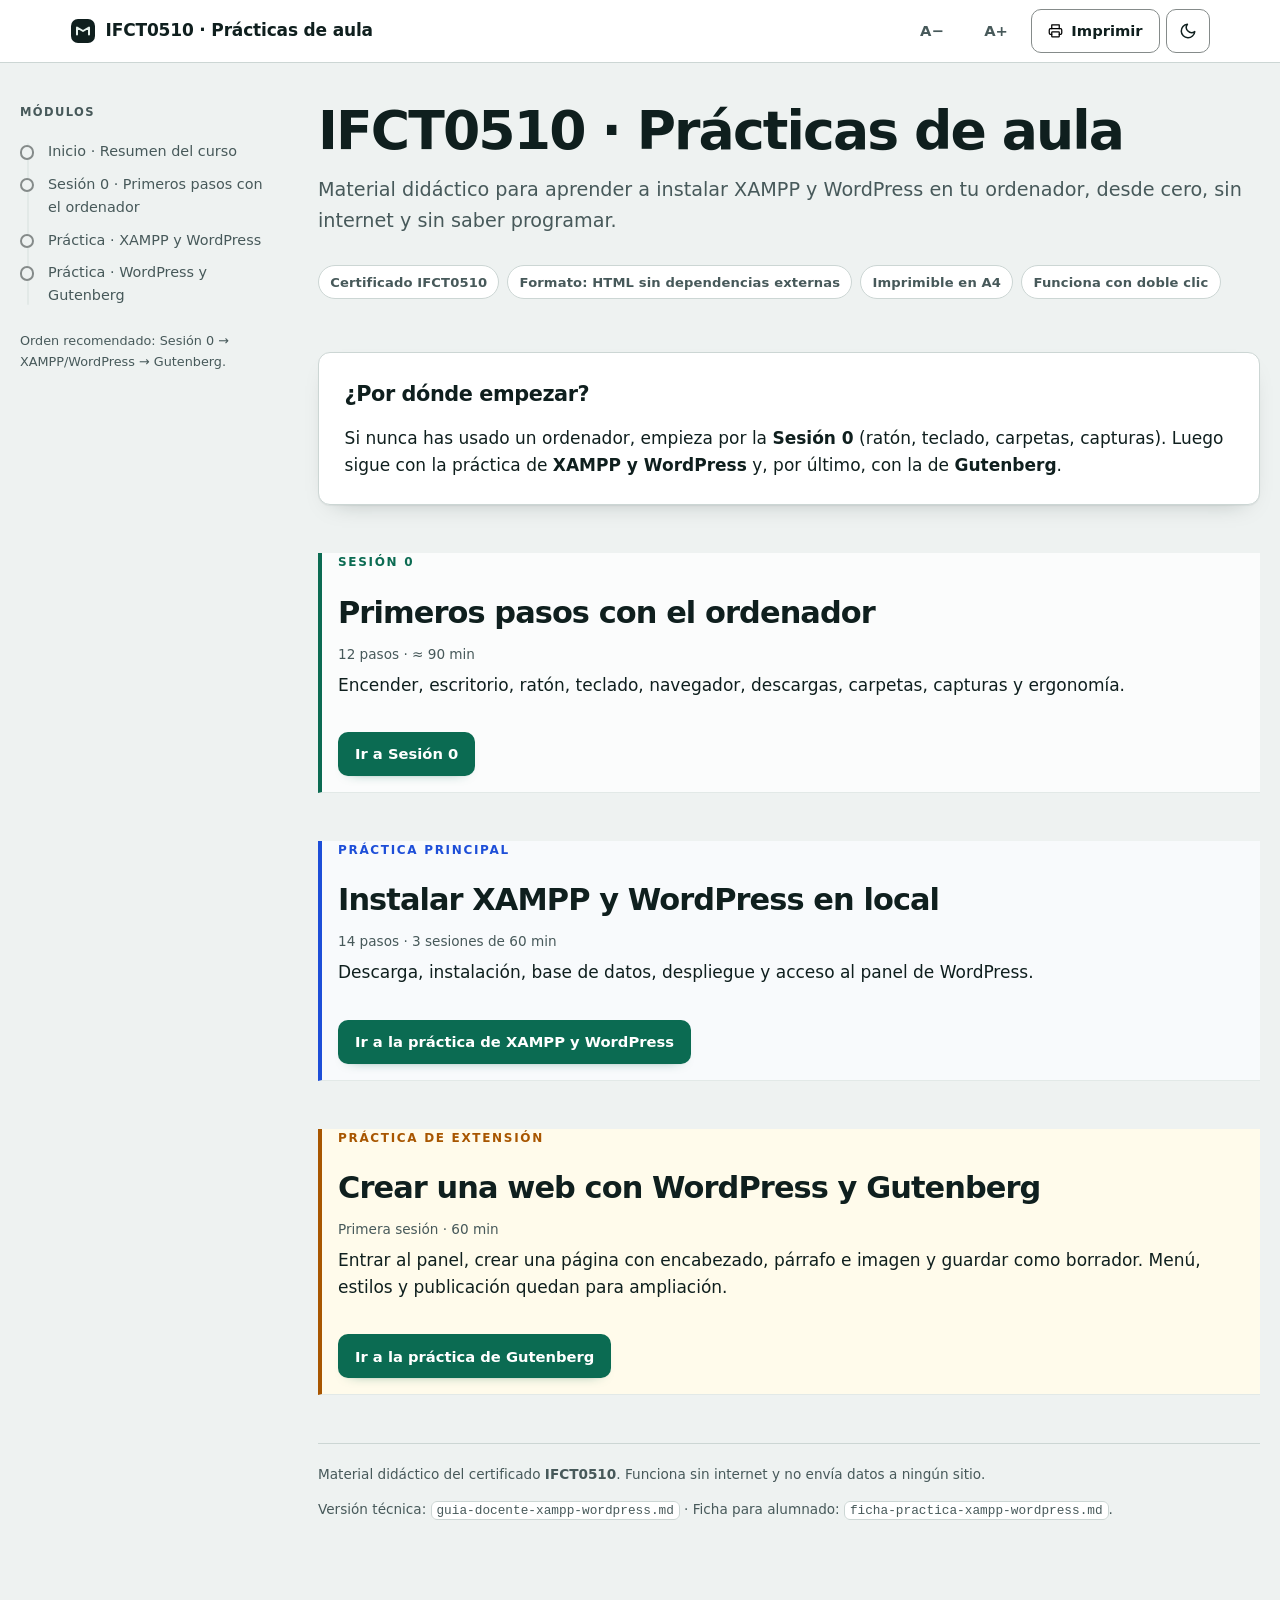
==== commit 5b80afa1: "feat(ui): toggle manual claro/oscuro con persistencia y accesibilidad Añade un boton de tema claro/o" ====
--- a/index.html
+++ b/index.html
@@ -7,6 +7,17 @@
     <title>IFCT0510 · Prácticas de aula · XAMPP y WordPress</title>
     <link rel="stylesheet" href="assets/css/shared.css" />
     <link rel="icon" type="image/svg+xml" href="assets/svg/favicon.svg" />
+    <script>
+      /* Aplica el tema guardado antes del primer pintado, para que la pagina
+         no parpadee al abrirla. Si no hay tema guardado, el CSS usa la
+         preferencia del sistema: esta pagina tambien funciona sin JavaScript. */
+      try {
+        var t = localStorage.getItem("ifct0510-theme.v1");
+        if (t === "light" || t === "dark") {
+          document.documentElement.setAttribute("data-theme", t);
+        }
+      } catch (e) {}
+    </script>
   </head>
   <body>
     <a class="skip" href="#contenido">Saltar al contenido</a>
@@ -48,6 +59,21 @@
               aria-hidden="true"
             />
             Imprimir
+          </button>
+          <button
+            class="btn theme-toggle noprint"
+            type="button"
+            id="theme-toggle"
+            aria-label="Cambiar a tema oscuro"
+            title="Cambiar a tema oscuro"
+          >
+            <svg class="theme-toggle__moon" width="18" height="18" viewBox="0 0 24 24" fill="none" stroke="currentColor" stroke-width="2" stroke-linecap="round" stroke-linejoin="round" aria-hidden="true">
+              <path d="M21 12.79A9 9 0 1 1 11.21 3 7 7 0 0 0 21 12.79z" />
+            </svg>
+            <svg class="theme-toggle__sun" width="18" height="18" viewBox="0 0 24 24" fill="none" stroke="currentColor" stroke-width="2" stroke-linecap="round" stroke-linejoin="round" aria-hidden="true">
+              <circle cx="12" cy="12" r="4" />
+              <path d="M12 2v2M12 20v2M4.9 4.9l1.4 1.4M17.7 17.7l1.4 1.4M2 12h2M20 12h2M6.3 17.7l-1.4 1.4M19.1 4.9l-1.4 1.4" />
+            </svg>
           </button>
         </div>
       </div>
--- a/assets/css/shared.css
+++ b/assets/css/shared.css
@@ -101,6 +101,10 @@
    el tema claro y el tema oscuro remapeen el mismo conjunto de roles en vez de
    mantener dos paletas Parallelas. */
 :root{
+  /* Esquema de color del documento: los controles nativos (barras de scroll,
+     selects, campos) se pintan con el tema activo. El tema oscuro vuelve a
+     declararlo como "dark". */
+  color-scheme:light;
   /* superficies */
   --ground:#eef2f1;
   --panel:#ffffff;
@@ -162,9 +166,17 @@
 /* Tema oscuro. Se compone aparte (no es una inversion mecanica del claro): las
    superficies suben de tono, los bordes ganan contraste y el verde de marca
    se aclara para poder seguir siendo el color de accion y de enfasis.
-   Se limita a `screen` para que la impresion siga usando el tema claro. */
+   Se limita a `screen` para que la impresion siga usando el tema claro.
+
+   Los tokens oscuros se declaran DOS veces porque el tema se puede elegir a
+   mano con el boton de la barra superior:
+     - sin eleccion guardada manda la preferencia del sistema (1.er bloque);
+     - con data-theme="dark" en <html> manda la eleccion del usuario (2.do).
+   Las dos listas DEBEN ser identicas: si se edita una, se edita la otra.
+   scripts/check-ui.ps1 (E114) avisa si se desincronicen. */
 @media screen and (prefers-color-scheme: dark){
-  :root{
+  :root:not([data-theme="light"]){
+    color-scheme:dark;
     --ground:#0d1513;
     --panel:#151f1c;
     --surface-soft:#111b18;
@@ -208,6 +220,67 @@
     --shadow-solid-hover:0 1px 1px rgba(0,0,0,.35), 0 10px 20px -12px rgba(0,0,0,.85);
   }
 }
+@media screen{
+  :root[data-theme="dark"]{
+    color-scheme:dark;
+    --ground:#0d1513;
+    --panel:#151f1c;
+    --surface-soft:#111b18;
+    --code-bg:#131e1a;
+    --ink:#e9efec;
+    --ink-2:#a3b8b2;
+    --ink-fill:#e9efec;
+    --on-ink-fill:#0c1412;
+    --rule:#5b726b;
+    --rule-soft:#263631;
+    --rule-control:#5b726b;
+    --signal-rule:#4a8f75;
+    --warn-rule:#9a7c3c;
+    --signal:#3ec89a;
+    --signal-strong:#52d5a8;
+    --signal-stronger:#6ee0b8;
+    --signal-soft:#16342b;
+    --signal-ink:#6fdcb4;
+    --on-signal:#08201a;
+    --selection:#24483d;
+    --focus-signal:rgba(62,200,154,.45);
+    --alert:#f2937d;
+    --alert-soft:#3a1f18;
+    --warn:#e3b466;
+    --warn-soft:#332710;
+    --part-bg-s0:#111b18;
+    --part-accent-xampp:#8ab0ff;
+    --part-bg-xampp:#121a28;
+    --part-accent-gutenberg:#f0b45e;
+    --part-bg-gutenberg:#241d11;
+    --final-bg:#0b1512;
+    --final-ink:#e9efed;
+    --final-ink-strong:#ffffff;
+    --final-ink-soft:#c2d2cd;
+    --final-chip-bg:#182a26;
+    --final-chip-rule:#62867b;
+    --final-chip-hover:#24443c;
+    --shadow:0 1px 1px rgba(0,0,0,.4), 0 10px 24px -16px rgba(0,0,0,.7);
+    --shadow-float:0 2px 10px rgba(0,0,0,.55);
+    --shadow-solid:0 1px 1px rgba(0,0,0,.35), 0 6px 16px -12px rgba(0,0,0,.8);
+    --shadow-solid-hover:0 1px 1px rgba(0,0,0,.35), 0 10px 20px -12px rgba(0,0,0,.85);
+  }
+}
+
+/* Iconos del boton de tema. El icono muestra el tema de DESTINO: luna = pasar
+   al tema oscuro, sol = pasar al tema claro. Refleja la misma logica que los
+   tokens: sin eleccion guardada manda el sistema; con data-theme manda el
+   usuario. */
+.theme-toggle__sun{display:none}
+.theme-toggle__moon{display:block}
+@media screen and (prefers-color-scheme: dark){
+  :root:not([data-theme="light"]) .theme-toggle__sun{display:block}
+  :root:not([data-theme="light"]) .theme-toggle__moon{display:none}
+}
+@media screen{
+  :root[data-theme="dark"] .theme-toggle__sun{display:block}
+  :root[data-theme="dark"] .theme-toggle__moon{display:none}
+}
 
 *,*::before,*::after{box-sizing:border-box}
 html{scroll-behavior:smooth; scroll-padding-top:5.5rem}
@@ -377,6 +450,17 @@
 }
 .btn--quiet{border-color:transparent; color:var(--ink-2)}
 .btn--quiet:hover{color:var(--ink); background:transparent}
+
+/* Boton de tema (solo icono). Cuadrado de 44x44 para el objetivo tactil minimo
+   (WCAG 2.5.8) y con borde visible, porque un icono suelto no basta para
+   identificar el control (WCAG 1.4.11). El color del icono sale de
+   currentColor, asi que hereda el del boton. */
+.theme-toggle{
+  width:44px;
+  min-width:44px;
+  padding:.55rem;
+  justify-content:center;
+}
 
 /* ---------- shell ---------- */
 .shell{
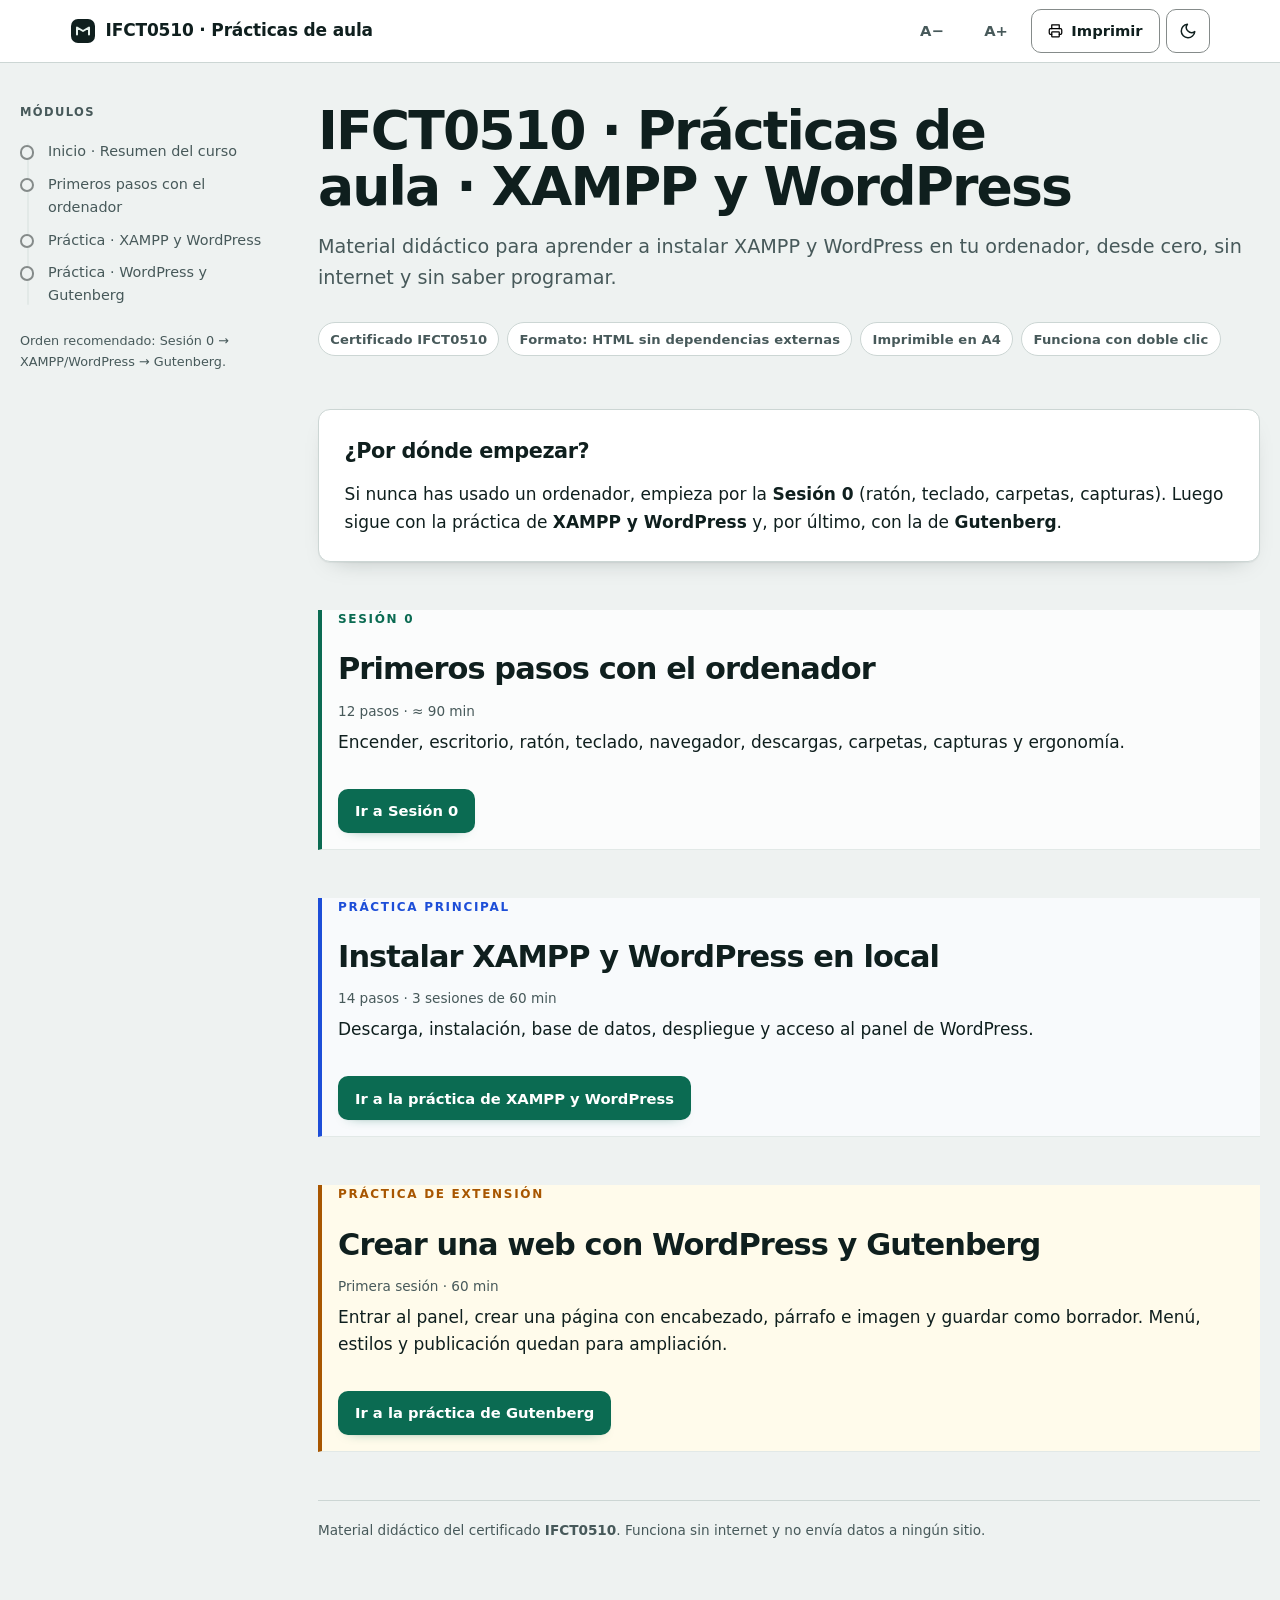
==== commit 4dc1348a: "feat(ui): eliminar referencia a guía docente y ficha del footer de portada Quita el segundo párrafo " ====
--- a/index.html
+++ b/index.html
@@ -89,7 +89,7 @@
           </li>
           <li>
             <a href="sesion-0/index.html"
-              >Sesión 0 · Primeros pasos con el ordenador</a
+              >Primeros pasos con el ordenador</a
             >
           </li>
           <li>
@@ -101,13 +101,13 @@
             >
           </li>
         </ol>
-        <p style="margin-top: 1.2rem; font-size: 0.8rem; color: var(--ink-2)">
+        <p class="rail__intro">
           Orden recomendado: Sesión 0 → XAMPP/WordPress → Gutenberg.
         </p>
       </nav>
       <main id="contenido" tabindex="-1">
         <section class="hero">
-          <h1>IFCT0510 · Prácticas de aula</h1>
+          <h1>IFCT0510 · Prácticas de aula · XAMPP y WordPress</h1>
           <p class="lead">
             Material didáctico para aprender a instalar XAMPP y WordPress en tu
             ordenador, desde cero, sin internet y sin saber programar.
@@ -173,10 +173,6 @@
           <p>
             Material didáctico del certificado <strong>IFCT0510</strong>.
             Funciona sin internet y no envía datos a ningún sitio.
-          </p>
-          <p>
-            Versión técnica: <code>guia-docente-xampp-wordpress.md</code> ·
-            Ficha para alumnado: <code>ficha-practica-xampp-wordpress.md</code>.
           </p>
         </footer>
       </main>
--- a/assets/css/shared.css
+++ b/assets/css/shared.css
@@ -632,6 +632,15 @@
 }
 .rail a.is-done .n{color:var(--signal)}
 
+/* Intro del rail: texto orientativo bajo la lista de módulos. Usa tokens del
+   sistema en vez de estilo en línea, para mantener la consistencia del
+   sistema de diseño. */
+.rail__intro{
+  margin-top:1.2rem;
+  font-size:.8rem;
+  color:var(--ink-2);
+}
+
 /* ---------- hero ---------- */
 .hero{margin-bottom:3rem}
 h1{
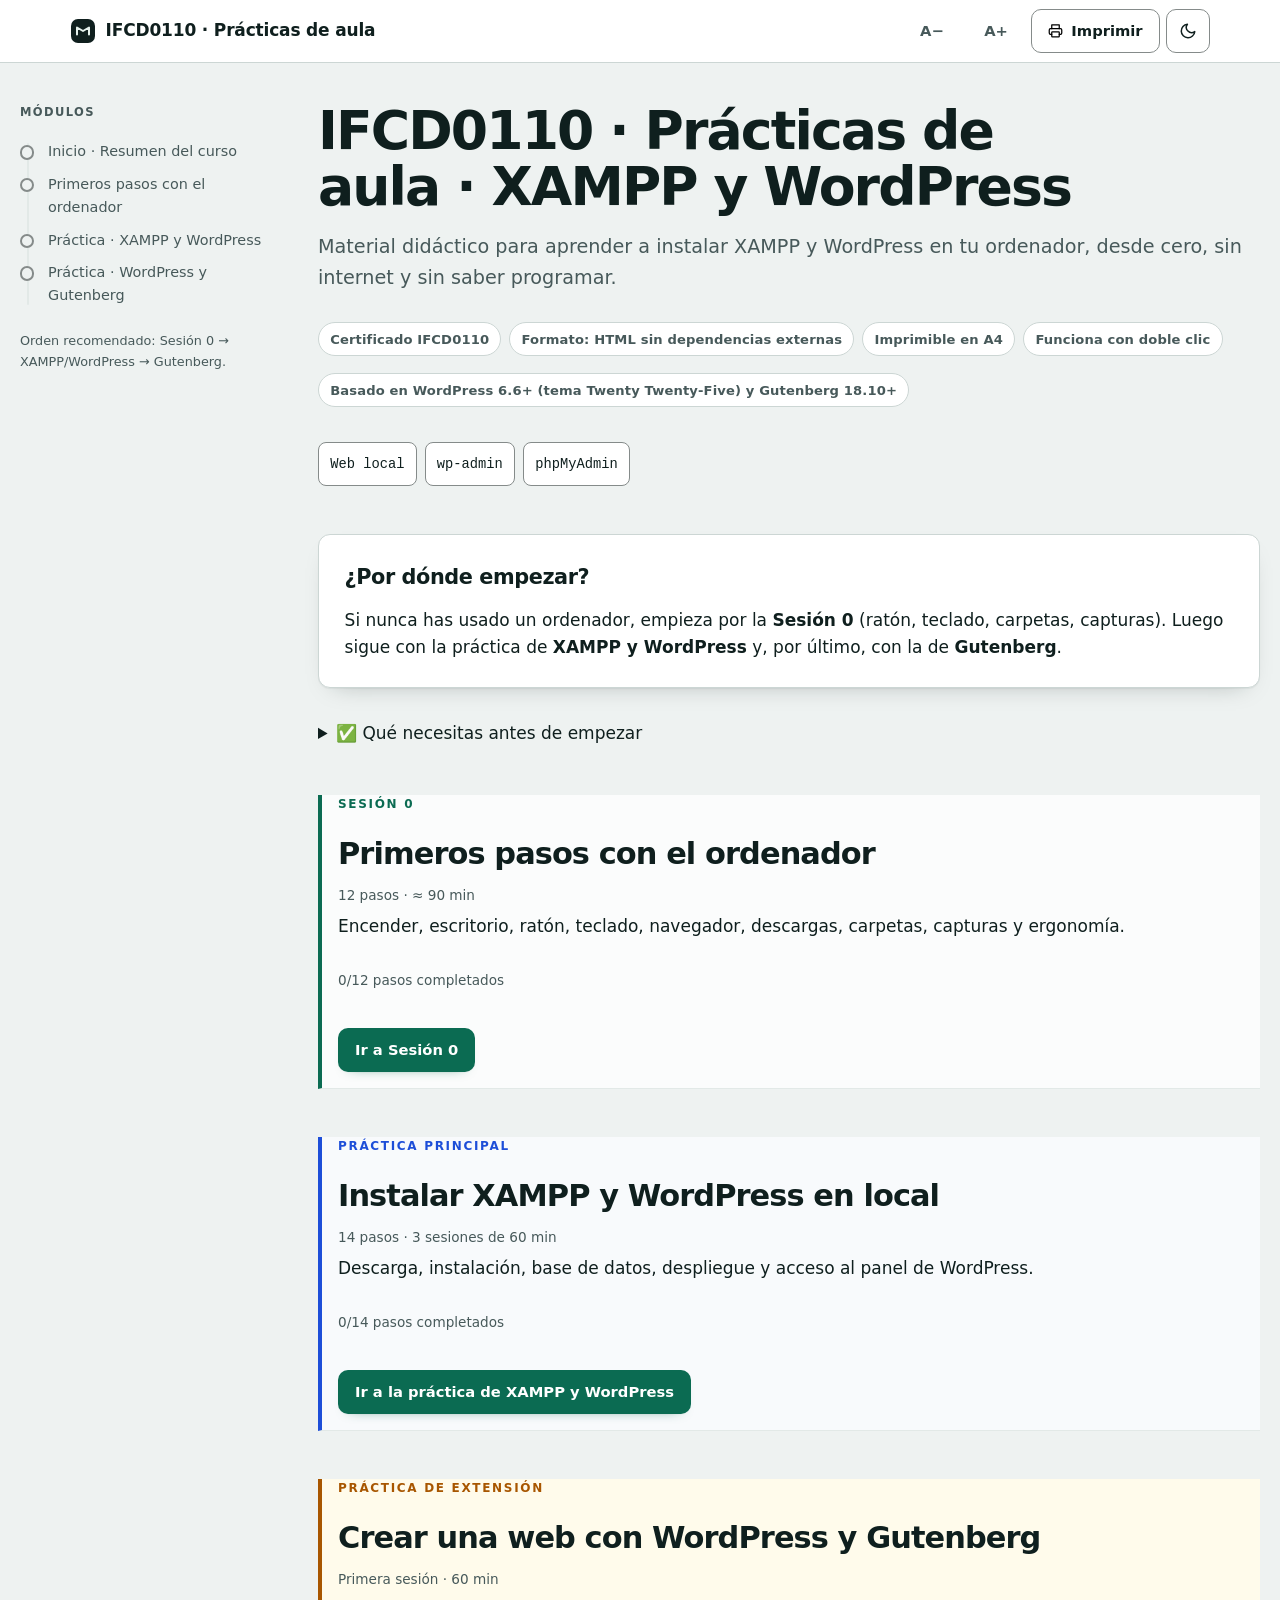
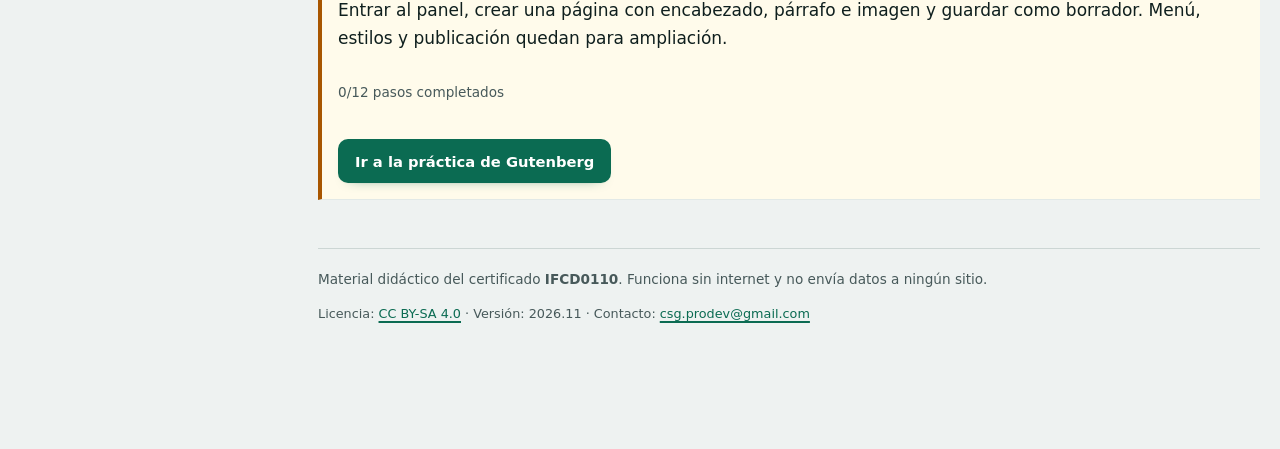
==== commit d35bca12: "chore: limpiar repositorio para GitHub - Ocultar carpetas de agentes/IDEs (.agents, .claude, .cursor" ====
--- a/index.html
+++ b/index.html
@@ -4,13 +4,12 @@
     <meta charset="utf-8" />
     <meta name="viewport" content="width=device-width, initial-scale=1" />
     <meta name="color-scheme" content="light dark" />
-    <title>IFCT0510 · Prácticas de aula · XAMPP y WordPress</title>
+    <meta name="wordpress-version" content="6.6+" />
+    <meta name="gutenberg-version" content="18.10+" />
+    <title>IFCD0110 · Prácticas de aula · XAMPP y WordPress</title>
     <link rel="stylesheet" href="assets/css/shared.css" />
     <link rel="icon" type="image/svg+xml" href="assets/svg/favicon.svg" />
     <script>
-      /* Aplica el tema guardado antes del primer pintado, para que la pagina
-         no parpadee al abrirla. Si no hay tema guardado, el CSS usa la
-         preferencia del sistema: esta pagina tambien funciona sin JavaScript. */
       try {
         var t = localStorage.getItem("ifct0510-theme.v1");
         if (t === "light" || t === "dark") {
@@ -24,56 +23,16 @@
     <header class="topbar">
       <div class="topbar__in">
         <div class="brand">
-          <img
-            src="assets/svg/logo.svg"
-            width="26"
-            height="26"
-            alt=""
-            aria-hidden="true"
-          />
-          <span>IFCT0510 · Prácticas de aula</span>
+          <img src="assets/svg/logo.svg" width="26" height="26" alt="" aria-hidden="true" />
+          <span>IFCD0110 · Prácticas de aula</span>
         </div>
         <div class="tools">
-          <button
-            class="btn btn--quiet noprint"
-            type="button"
-            id="font-minus"
-            aria-label="Reducir el tamaño de la letra"
-          >
-            A−
-          </button>
-          <button
-            class="btn btn--quiet noprint"
-            type="button"
-            id="font-plus"
-            aria-label="Aumentar el tamaño de la letra"
-          >
-            A+
-          </button>
-          <button class="btn" type="button" id="print-btn">
-            <img
-              src="assets/svg/print.svg"
-              width="15"
-              height="15"
-              alt=""
-              aria-hidden="true"
-            />
-            Imprimir
-          </button>
-          <button
-            class="btn theme-toggle noprint"
-            type="button"
-            id="theme-toggle"
-            aria-label="Cambiar a tema oscuro"
-            title="Cambiar a tema oscuro"
-          >
-            <svg class="theme-toggle__moon" width="18" height="18" viewBox="0 0 24 24" fill="none" stroke="currentColor" stroke-width="2" stroke-linecap="round" stroke-linejoin="round" aria-hidden="true">
-              <path d="M21 12.79A9 9 0 1 1 11.21 3 7 7 0 0 0 21 12.79z" />
-            </svg>
-            <svg class="theme-toggle__sun" width="18" height="18" viewBox="0 0 24 24" fill="none" stroke="currentColor" stroke-width="2" stroke-linecap="round" stroke-linejoin="round" aria-hidden="true">
-              <circle cx="12" cy="12" r="4" />
-              <path d="M12 2v2M12 20v2M4.9 4.9l1.4 1.4M17.7 17.7l1.4 1.4M2 12h2M20 12h2M6.3 17.7l-1.4 1.4M19.1 4.9l-1.4 1.4" />
-            </svg>
+          <button class="btn btn--quiet noprint" type="button" id="font-minus" aria-label="Reducir el tamaño de la letra">A−</button>
+          <button class="btn btn--quiet noprint" type="button" id="font-plus" aria-label="Aumentar el tamaño de la letra">A+</button>
+          <button class="btn" type="button" id="print-btn"><img src="assets/svg/print.svg" width="15" height="15" alt="" aria-hidden="true" /> Imprimir</button>
+          <button class="btn theme-toggle noprint" type="button" id="theme-toggle" aria-label="Cambiar a tema oscuro" title="Cambiar a tema oscuro">
+            <svg class="theme-toggle__moon" width="18" height="18" viewBox="0 0 24 24" fill="none" stroke="currentColor" stroke-width="2" stroke-linecap="round" stroke-linejoin="round" aria-hidden="true"><path d="M21 12.79A9 9 0 1 1 11.21 3 7 7 0 0 0 21 12.79z" /></svg>
+            <svg class="theme-toggle__sun" width="18" height="18" viewBox="0 0 24 24" fill="none" stroke="currentColor" stroke-width="2" stroke-linecap="round" stroke-linejoin="round" aria-hidden="true"><circle cx="12" cy="12" r="4" /><path d="M12 2v2M12 20v2M4.9 4.9l1.4 1.4M17.7 17.7l1.4 1.4M2 12h2M20 12h2M6.3 17.7l-1.4 1.4M19.1 4.9l-1.4 1.4" /></svg>
           </button>
         </div>
       </div>
@@ -82,122 +41,96 @@
       <nav class="rail noprint" aria-label="Módulos del curso">
         <h2>Módulos</h2>
         <ol>
-          <li>
-            <a href="index.html" aria-current="page"
-              >Inicio · Resumen del curso</a
-            >
-          </li>
-          <li>
-            <a href="sesion-0/index.html"
-              >Primeros pasos con el ordenador</a
-            >
-          </li>
-          <li>
-            <a href="practica-xampp/index.html">Práctica · XAMPP y WordPress</a>
-          </li>
-          <li>
-            <a href="practica-gutenberg/index.html"
-              >Práctica · WordPress y Gutenberg</a
-            >
-          </li>
+          <li><a href="index.html" aria-current="page">Inicio · Resumen del curso</a></li>
+          <li><a href="sesion-0/index.html">Primeros pasos con el ordenador</a></li>
+          <li><a href="practica-xampp/index.html">Práctica · XAMPP y WordPress</a></li>
+          <li><a href="practica-gutenberg/index.html">Práctica · WordPress y Gutenberg</a></li>
         </ol>
-        <p class="rail__intro">
-          Orden recomendado: Sesión 0 → XAMPP/WordPress → Gutenberg.
-        </p>
+        <p class="rail__intro">Orden recomendado: Sesión 0 → XAMPP/WordPress → Gutenberg.</p>
       </nav>
       <main id="contenido" tabindex="-1">
         <section class="hero">
-          <h1>IFCT0510 · Prácticas de aula · XAMPP y WordPress</h1>
-          <p class="lead">
-            Material didáctico para aprender a instalar XAMPP y WordPress en tu
-            ordenador, desde cero, sin internet y sin saber programar.
-          </p>
+          <h1>IFCD0110 · Prácticas de aula · XAMPP y WordPress</h1>
+          <p class="lead">Material didáctico para aprender a instalar XAMPP y WordPress en tu ordenador, desde cero, sin internet y sin saber programar.</p>
           <ul class="meta">
-            <li>Certificado IFCT0510</li>
+            <li>Certificado IFCD0110</li>
             <li>Formato: HTML sin dependencias externas</li>
             <li>Imprimible en A4</li>
             <li>Funciona con doble clic</li>
+            <li>Basado en <strong>WordPress 6.6+</strong> (tema Twenty Twenty-Five) y <strong>Gutenberg 18.10+</strong></li>
           </ul>
+          <div class="chiprow" style="margin-top:1rem">
+            <button class="chip" data-copy="http://localhost/miwordpress/"><span>Web local</span></button>
+            <button class="chip" data-copy="http://localhost/miwordpress/wp-admin/"><span>wp-admin</span></button>
+            <button class="chip" data-copy="http://localhost/phpmyadmin/"><span>phpMyAdmin</span></button>
+          </div>
         </section>
         <div class="block">
           <h2>¿Por dónde empezar?</h2>
-          <p>
-            Si nunca has usado un ordenador, empieza por la
-            <strong>Sesión 0</strong> (ratón, teclado, carpetas, capturas).
-            Luego sigue con la práctica de <strong>XAMPP y WordPress</strong> y,
-            por último, con la de <strong>Gutenberg</strong>.
-          </p>
+          <p>Si nunca has usado un ordenador, empieza por la <strong>Sesión 0</strong> (ratón, teclado, carpetas, capturas). Luego sigue con la práctica de <strong>XAMPP y WordPress</strong> y, por último, con la de <strong>Gutenberg</strong>.</p>
         </div>
+        <details class="preflight" style="margin:2rem 0">
+          <summary>✅ Qué necesitas antes de empezar</summary>
+          <ul style="margin:1rem 0 0 1.4em; padding:0; list-style:disc">
+            <li>Windows 10/11, macOS 12+, o Linux (probado en Ubuntu 22.04)</li>
+            <li>2 GB RAM libres · 1 GB disco · Pantalla 1366×768 mínimo</li>
+            <li>Navegador actual (Chrome/Edge/Firefox/Safari) · <strong>Sin internet necesario</strong></li>
+            <li>Permisos de administrador (para instalar XAMPP)</li>
+          </ul>
+        </details>
         <section class="part part--sesion-0">
           <span class="part__k">Sesión 0</span>
           <div class="part__content">
             <h2>Primeros pasos con el ordenador</h2>
             <span class="part__time">12 pasos · ≈ 90 min</span>
-            <p>
-              Encender, escritorio, ratón, teclado, navegador, descargas,
-              carpetas, capturas y ergonomía.
-            </p>
+            <p>Encender, escritorio, ratón, teclado, navegador, descargas, carpetas, capturas y ergonomía.</p>
+            <span class="part__progress" aria-live="polite" style="font-size:.85rem; color:var(--ink-2); margin-top:.4rem;"><span id="prog-sesion0">0/12</span> pasos completados</span>
           </div>
-          <a class="btn btn--solid" href="sesion-0/index.html">Ir a Sesión 0</a>
+          <div class="part__actions">
+            <a class="btn btn--solid" href="sesion-0/index.html" id="cta-sesion0">Ir a Sesión 0</a>
+            <a class="btn btn--quiet" href="" id="continue-sesion0" style="display:none" aria-label="Continuar donde lo dejaste"></a>
+          </div>
         </section>
         <section class="part part--xampp">
           <span class="part__k">Práctica principal</span>
           <div class="part__content">
             <h2>Instalar XAMPP y WordPress en local</h2>
             <span class="part__time">14 pasos · 3 sesiones de 60 min</span>
-            <p>
-              Descarga, instalación, base de datos, despliegue y acceso al panel
-              de WordPress.
-            </p>
+            <p>Descarga, instalación, base de datos, despliegue y acceso al panel de WordPress.</p>
+            <span class="part__progress" aria-live="polite" style="font-size:.85rem; color:var(--ink-2); margin-top:.4rem;"><span id="prog-xampp">0/14</span> pasos completados</span>
           </div>
-          <a class="btn btn--solid" href="practica-xampp/index.html"
-            >Ir a la práctica de XAMPP y WordPress</a
-          >
+          <div class="part__actions">
+            <a class="btn btn--solid" href="practica-xampp/index.html" id="cta-xampp">Ir a la práctica de XAMPP y WordPress</a>
+            <a class="btn btn--quiet" href="" id="continue-xampp" style="display:none" aria-label="Continuar donde lo dejaste"></a>
+          </div>
         </section>
         <section class="part part--gutenberg">
           <span class="part__k">Práctica de extensión</span>
           <div class="part__content">
             <h2>Crear una web con WordPress y Gutenberg</h2>
             <span class="part__time">Primera sesión · 60 min</span>
-            <p>
-              Entrar al panel, crear una página con encabezado, párrafo e imagen
-              y guardar como borrador. Menú, estilos y publicación quedan para
-              ampliación.
-            </p>
+            <p>Entrar al panel, crear una página con encabezado, párrafo e imagen y guardar como borrador. Menú, estilos y publicación quedan para ampliación.</p>
+            <span class="part__progress" aria-live="polite" style="font-size:.85rem; color:var(--ink-2); margin-top:.4rem;"><span id="prog-gutenberg">0/12</span> pasos completados</span>
           </div>
-          <a class="btn btn--solid" href="practica-gutenberg/index.html"
-            >Ir a la práctica de Gutenberg</a
-          >
+          <div class="part__actions">
+            <a class="btn btn--solid" href="practica-gutenberg/index.html" id="cta-gutenberg">Ir a la práctica de Gutenberg</a>
+            <a class="btn btn--quiet" href="" id="continue-gutenberg" style="display:none" aria-label="Continuar donde lo dejaste"></a>
+          </div>
         </section>
         <footer class="end">
-          <p>
-            Material didáctico del certificado <strong>IFCT0510</strong>.
-            Funciona sin internet y no envía datos a ningún sitio.
-          </p>
+          <p>Material didáctico del certificado <strong>IFCD0110</strong>. Funciona sin internet y no envía datos a ningún sitio.</p>
+          <p style="margin-top:.5rem; font-size:.8rem; color:var(--ink-2);">Licencia: <a href="https://creativecommons.org/licenses/by-sa/4.0/" rel="license">CC BY-SA 4.0</a> · Versión: 2026.11 · Contacto: <a href="mailto:csg.prodev@gmail.com">csg.prodev@gmail.com</a></p>
         </footer>
       </main>
     </div>
-    <button class="back-to-top" aria-label="Volver arriba" hidden>
-      <svg
-        viewBox="0 0 24 24"
-        fill="none"
-        stroke="currentColor"
-        stroke-width="2"
-        stroke-linecap="round"
-        stroke-linejoin="round"
-        aria-hidden="true"
-      >
-        <path d="M18 15l-6-6-6 6" />
-      </svg>
-    </button>
+    <button class="back-to-top" aria-label="Volver arriba" hidden><svg viewBox="0 0 24 24" fill="none" stroke="currentColor" stroke-width="2" stroke-linecap="round" stroke-linejoin="round" aria-hidden="true"><path d="M18 15l-6-6-6 6" /></svg></button>
+    <script>window.IFCD0110={key:"ifct0510-portada-progress.v1",fontKey:"ifct0510-portada-font.v1",total:0,sizes:["100%","112.5%","125%","137.5%"]};</script>
+    <script src="assets/js/shared.js"></script>
     <script>
-      window.IFCT0510 = {
-        key: "ifct0510-portada-progress.v1",
-        fontKey: "ifct0510-portada-font.v1",
-        total: 0,
-        sizes: ["100%", "112.5%", "125%", "137.5%"],
-      };
+      (function(){
+        var modules=[{key:'ifct0510-sesion-0-progress.v3',total:12,badgeId:'prog-sesion0',continueId:'continue-sesion0',baseHref:'sesion-0/index.html'},{key:'ifct0510-xampp-progress.v3',total:14,badgeId:'prog-xampp',continueId:'continue-xampp',baseHref:'practica-xampp/index.html'},{key:'ifct0510-gutenberg-progress.v3',total:12,badgeId:'prog-gutenberg',continueId:'continue-gutenberg',baseHref:'practica-gutenberg/index.html'}];
+        modules.forEach(function(m){var raw=null;try{raw=localStorage.getItem(m.key);}catch(e){}if(!raw)return;var parsed=null;try{parsed=JSON.parse(raw);}catch(e){}if(!Array.isArray(parsed))return;var done=parsed.length;var badge=document.getElementById(m.badgeId);if(badge)badge.textContent=done+'/'+m.total;if(done>0&&done<m.total){var nextStep=done+1;var continueBtn=document.getElementById(m.continueId);if(continueBtn){continueBtn.href=m.baseHref+'#paso-'+nextStep;continueBtn.textContent='Continuar en Paso '+nextStep+' →';continueBtn.style.display='inline-flex';continueBtn.setAttribute('aria-label','Continuar en Paso '+nextStep+' de '+m.baseHref);}}});
+      })();
     </script>
-    <script src="assets/js/shared.js"></script>
   </body>
-</html>
+</html>
--- a/assets/css/shared.css
+++ b/assets/css/shared.css
@@ -1,1499 +1,1537 @@
-/* ============================================================
-   IFCT0510 — SVG: tokens, escala y utilidades
-   Sistema comun para los diagramas e iconos SVG del proyecto.
-   Los diagramas son inline en cada HTML; esta hoja define la
-   escala (radios, grosores, tipografia) y las utilidades que
-   sustituyen a los literales de color dentro del SVG.
-   ============================================================ */
-
-:root{
-  /* grosores de trazo */
-  --svg-line-1:1.2px;
-  --svg-line-2:1.5px;
-  --svg-line-3:2px;
-  /* radios de esquina */
-  --svg-r-1:4px;
-  --svg-r-2:8px;
-  --svg-r-3:12px;
-  --svg-r-4:20px;
-  /* escala tipografica */
-  --svg-fs-1:9px;
-  --svg-fs-2:11px;
-  --svg-fs-3:13px;
-}
-
-/* Contenedor oculto de <defs> compartidos por documento */
-.svg-defs{
-  position:absolute;
-  width:0;
-  height:0;
-  overflow:hidden;
-}
-
-/* Superficies y trazos */
-.svg-surface{
-  fill:var(--panel, #ffffff);
-  stroke:var(--rule, #ccd6d4);
-  stroke-width:var(--svg-line-2);
-}
-.svg-surface--soft{
-  fill:var(--signal-soft, #e5f1ec);
-  stroke:var(--rule, #ccd6d4);
-  stroke-width:var(--svg-line-1);
-}
-.svg-rule{
-  fill:none;
-  stroke:var(--rule, #ccd6d4);
-  stroke-width:var(--svg-line-1);
-}
-.svg-rule--strong{
-  fill:none;
-  stroke:var(--ink-2, #47595a);
-  stroke-width:var(--svg-line-2);
-}
-
-/* Estados (codigo de color de la practica) */
-.svg-ok{
-  stroke:var(--signal, #0b6b52);
-  fill:none;
-}
-.svg-warn{
-  stroke:var(--warn, #8a5a00);
-  fill:none;
-}
-.svg-alert{
-  stroke:var(--alert, #a8321f);
-  fill:none;
-}
-.svg-ok-fill{ fill:var(--signal, #0b6b52); }
-.svg-warn-fill{ fill:var(--warn, #8a5a00); }
-.svg-alert-fill{ fill:var(--alert, #a8321f); }
-
-/* Tipografia dentro del SVG */
-.svg-title{
-  font-size:var(--svg-fs-3);
-  font-weight:700;
-  fill:var(--ink, #0f1f1e);
-}
-.svg-label{
-  font-size:var(--svg-fs-2);
-  fill:var(--ink, #0f1f1e);
-}
-.svg-hint{
-  font-size:var(--svg-fs-1);
-  fill:var(--ink-2, #47595a);
-}
-.svg-mono{
-  font-family:var(--mono);
-  font-size:var(--svg-fs-2);
-}
-
-
-/* ============================================================
-   IFCT0510 — CSS compartido (SRP)
-   Tokens, reset, layout, componentes y impresión.
-   Se carga en todos los módulos: sesion-0, practica-gutenberg,
-   practica-xampp. Cada módulo solo aporta su propio contenido.
-   ============================================================ */
-
-/* Tokens del sistema visual. Cada rol (superficie, texto, borde, acento) tiene
-   su variable: los literales sueltos del CSS se sustituyen por estas para que
-   el tema claro y el tema oscuro remapeen el mismo conjunto de roles en vez de
-   mantener dos paletas Parallelas. */
-:root{
-  /* Esquema de color del documento: los controles nativos (barras de scroll,
-     selects, campos) se pintan con el tema activo. El tema oscuro vuelve a
-     declararlo como "dark". */
-  color-scheme:light;
-  /* superficies */
-  --ground:#eef2f1;
-  --panel:#ffffff;
-  --surface-soft:#fbfcfc;
-  --code-bg:#ffffff;
-  /* texto */
-  --ink:#0f1f1e;
-  --ink-2:#47595a;
-  --ink-fill:#0f1f1e;
-  --on-ink-fill:#ffffff;
-  /* lineas */
-  --rule:#ccd6d4;
-  --rule-soft:#e2e9e7;
-  /* Borde de control: mas oscuro que --rule porque delimita un componente que
-     hay que poder identificar (WCAG 1.4.11 pide 3:1). --rule se queda como
-     hairline decorativo para separadores, marcos y tablas. */
-  --rule-control:#858b8a;
-  --signal-rule:#778d85;
-  --warn-rule:#9b8b69;
-  /* acento de marca */
-  --signal:#0b6b52;
-  --signal-strong:#096b56;
-  --signal-stronger:#085641;
-  --signal-soft:#e5f1ec;
-  --signal-ink:#0b6b52;
-  --on-signal:#ffffff;
-  --selection:#bfe3d6;
-  --focus-signal:rgba(11,107,82,.4);
-  /* semanticos */
-  --alert:#a8321f;
-  --alert-soft:#faece8;
-  --warn:#8a5a00;
-  --warn-soft:#fdf4e3;
-  /* bloques por modulo */
-  --part-bg-s0:#fbfcfc;
-  --part-accent-xampp:#1d4ed8;
-  --part-bg-xampp:#f8fafc;
-  --part-accent-gutenberg:#a85600;
-  --part-bg-gutenberg:#fffbeb;
-  /* bloque final (siempre oscuro) */
-  --final-bg:#0f1f1e;
-  --final-ink:#e9efed;
-  --final-ink-strong:#ffffff;
-  --final-ink-soft:#c9d6d2;
-  --final-chip-bg:#1b302d;
-  --final-chip-rule:#567e76;
-  --final-chip-hover:#22403a;
-  /* forma */
-  --radius:12px;
-  --shadow:0 1px 1px rgba(15,31,30,.05), 0 10px 24px -16px rgba(15,31,30,.35);
-  --shadow-float:0 2px 8px rgba(15,31,30,.15);
-  --shadow-solid:0 1px 1px rgba(15,31,30,.02), 0 6px 14px -12px rgba(11,107,82,.9);
-  --shadow-solid-hover:0 1px 1px rgba(15,31,30,.02), 0 10px 18px -12px rgba(11,107,82,.95);
-  --font:"Segoe UI", system-ui, -apple-system, "Helvetica Neue", Arial, sans-serif;
-  --mono:"Cascadia Mono", Consolas, "SF Mono", Menlo, monospace;
-  --measure:66ch;
-}
-
-/* Tema oscuro. Se compone aparte (no es una inversion mecanica del claro): las
-   superficies suben de tono, los bordes ganan contraste y el verde de marca
-   se aclara para poder seguir siendo el color de accion y de enfasis.
-   Se limita a `screen` para que la impresion siga usando el tema claro.
-
-   Los tokens oscuros se declaran DOS veces porque el tema se puede elegir a
-   mano con el boton de la barra superior:
-     - sin eleccion guardada manda la preferencia del sistema (1.er bloque);
-     - con data-theme="dark" en <html> manda la eleccion del usuario (2.do).
-   Las dos listas DEBEN ser identicas: si se edita una, se edita la otra.
-   scripts/check-ui.ps1 (E114) avisa si se desincronicen. */
-@media screen and (prefers-color-scheme: dark){
-  :root:not([data-theme="light"]){
-    color-scheme:dark;
-    --ground:#0d1513;
-    --panel:#151f1c;
-    --surface-soft:#111b18;
-    --code-bg:#131e1a;
-    --ink:#e9efec;
-    --ink-2:#a3b8b2;
-    --ink-fill:#e9efec;
-    --on-ink-fill:#0c1412;
-    --rule:#5b726b;
-    --rule-soft:#263631;
-    --rule-control:#5b726b;
-    --signal-rule:#4a8f75;
-    --warn-rule:#9a7c3c;
-    --signal:#3ec89a;
-    --signal-strong:#52d5a8;
-    --signal-stronger:#6ee0b8;
-    --signal-soft:#16342b;
-    --signal-ink:#6fdcb4;
-    --on-signal:#08201a;
-    --selection:#24483d;
-    --focus-signal:rgba(62,200,154,.45);
-    --alert:#f2937d;
-    --alert-soft:#3a1f18;
-    --warn:#e3b466;
-    --warn-soft:#332710;
-    --part-bg-s0:#111b18;
-    --part-accent-xampp:#8ab0ff;
-    --part-bg-xampp:#121a28;
-    --part-accent-gutenberg:#f0b45e;
-    --part-bg-gutenberg:#241d11;
-    --final-bg:#0b1512;
-    --final-ink:#e9efed;
-    --final-ink-strong:#ffffff;
-    --final-ink-soft:#c2d2cd;
-    --final-chip-bg:#182a26;
-    --final-chip-rule:#62867b;
-    --final-chip-hover:#24443c;
-    --shadow:0 1px 1px rgba(0,0,0,.4), 0 10px 24px -16px rgba(0,0,0,.7);
-    --shadow-float:0 2px 10px rgba(0,0,0,.55);
-    --shadow-solid:0 1px 1px rgba(0,0,0,.35), 0 6px 16px -12px rgba(0,0,0,.8);
-    --shadow-solid-hover:0 1px 1px rgba(0,0,0,.35), 0 10px 20px -12px rgba(0,0,0,.85);
-  }
-}
-@media screen{
-  :root[data-theme="dark"]{
-    color-scheme:dark;
-    --ground:#0d1513;
-    --panel:#151f1c;
-    --surface-soft:#111b18;
-    --code-bg:#131e1a;
-    --ink:#e9efec;
-    --ink-2:#a3b8b2;
-    --ink-fill:#e9efec;
-    --on-ink-fill:#0c1412;
-    --rule:#5b726b;
-    --rule-soft:#263631;
-    --rule-control:#5b726b;
-    --signal-rule:#4a8f75;
-    --warn-rule:#9a7c3c;
-    --signal:#3ec89a;
-    --signal-strong:#52d5a8;
-    --signal-stronger:#6ee0b8;
-    --signal-soft:#16342b;
-    --signal-ink:#6fdcb4;
-    --on-signal:#08201a;
-    --selection:#24483d;
-    --focus-signal:rgba(62,200,154,.45);
-    --alert:#f2937d;
-    --alert-soft:#3a1f18;
-    --warn:#e3b466;
-    --warn-soft:#332710;
-    --part-bg-s0:#111b18;
-    --part-accent-xampp:#8ab0ff;
-    --part-bg-xampp:#121a28;
-    --part-accent-gutenberg:#f0b45e;
-    --part-bg-gutenberg:#241d11;
-    --final-bg:#0b1512;
-    --final-ink:#e9efed;
-    --final-ink-strong:#ffffff;
-    --final-ink-soft:#c2d2cd;
-    --final-chip-bg:#182a26;
-    --final-chip-rule:#62867b;
-    --final-chip-hover:#24443c;
-    --shadow:0 1px 1px rgba(0,0,0,.4), 0 10px 24px -16px rgba(0,0,0,.7);
-    --shadow-float:0 2px 10px rgba(0,0,0,.55);
-    --shadow-solid:0 1px 1px rgba(0,0,0,.35), 0 6px 16px -12px rgba(0,0,0,.8);
-    --shadow-solid-hover:0 1px 1px rgba(0,0,0,.35), 0 10px 20px -12px rgba(0,0,0,.85);
-  }
-}
-
-/* Iconos del boton de tema. El icono muestra el tema de DESTINO: luna = pasar
-   al tema oscuro, sol = pasar al tema claro. Refleja la misma logica que los
-   tokens: sin eleccion guardada manda el sistema; con data-theme manda el
-   usuario. */
-.theme-toggle__sun{display:none}
-.theme-toggle__moon{display:block}
-@media screen and (prefers-color-scheme: dark){
-  :root:not([data-theme="light"]) .theme-toggle__sun{display:block}
-  :root:not([data-theme="light"]) .theme-toggle__moon{display:none}
-}
-@media screen{
-  :root[data-theme="dark"] .theme-toggle__sun{display:block}
-  :root[data-theme="dark"] .theme-toggle__moon{display:none}
-}
-
-*,*::before,*::after{box-sizing:border-box}
-html{scroll-behavior:smooth; scroll-padding-top:5.5rem}
-@media (prefers-reduced-motion: reduce){ html{scroll-behavior:auto} }
-
-body{
-  margin:0;
-  background:var(--ground);
-  color:var(--ink);
-  font-family:var(--font);
-  font-size:1.0625rem;
-  line-height:1.6;
-  -webkit-font-smoothing:antialiased;
-  text-rendering:optimizeLegibility;
-}
-
-::selection{background:var(--selection); color:var(--ink)}
-
-:focus-visible{
-  outline:3px solid var(--signal);
-  outline-offset:2px;
-  border-radius:4px;
-}
-
-a{
-  color:var(--signal-ink);
-  text-underline-offset:3px;
-  text-decoration-thickness:1.5px;
-}
-a:hover{text-decoration-thickness:2.5px}
-
-p{margin:0 0 1em}
-ul,ol{margin:0 0 1em; padding-left:1.4em}
-li{margin:.35em 0}
-
-strong{font-weight:650}
-code,.mono{
-  font-family:var(--mono);
-  font-size:.94em;
-}
-code{
-  background:var(--code-bg);
-  border:1px solid var(--rule);
-  border-radius:6px;
-  padding:.1em .38em;
-  white-space:normal;
-  overflow-wrap:anywhere;
-}
-
-hr{
-  border:0;
-  border-top:1px solid var(--rule);
-  margin:2.5rem 0;
-}
-
-/* ---------- skip link ---------- */
-.skip{
-  position:fixed;
-  top:-1000px;
-  left:0.5rem;
-  background:var(--ink-fill);
-  color:var(--on-ink-fill);
-  padding:.8rem 1.2rem;
-  z-index:100;
-  border-radius:0 0 8px 8px;
-  transition:top 0.2s ease;
-}
-.skip:focus{
-  top:0.5rem;
-  left:0.5rem;
-}
-
-/* ---------- top bar ---------- */
-.topbar{
-  position:sticky;
-  top:0;
-  z-index:50;
-  background:var(--panel);
-  border-bottom:1px solid var(--rule);
-}
-.topbar__in{
-  max-width:1180px;
-  margin:0 auto;
-  padding:.55rem 1.25rem;
-  display:flex;
-  align-items:center;
-  gap:1rem;
-  flex-wrap:wrap;
-}
-.brand{
-  display:flex;
-  align-items:center;
-  gap:.6rem;
-  font-weight:700;
-  letter-spacing:-.01em;
-  margin-right:auto;
-  min-width:0;
-}
-.brand svg{flex:none}
-.brand span{white-space:nowrap; overflow:hidden; text-overflow:ellipsis}
-
-.meter{
-  display:flex;
-  align-items:center;
-  gap:.6rem;
-  font-variant-numeric:tabular-nums;
-  font-size:.9rem;
-  color:var(--ink-2);
-}
-.meter__track{
-  width:min(30vw,180px);
-  height:8px;
-  background:var(--panel);
-  border-radius:99px;
-  overflow:hidden;
-  border:1px solid var(--rule-control);
-}
-.meter__fill{
-  height:100%;
-  width:0%;
-  background:var(--signal);
-  transition:width .35s cubic-bezier(.2,.8,.2,1);
-}
-
-.tools{display:flex; align-items:center; gap:.4rem}
-
-.btn{
-  font:inherit;
-  font-size:.92rem;
-  font-weight:600;
-  color:var(--ink);
-  background:var(--panel);
-  border:1px solid var(--rule-control);
-  border-radius:10px;
-  padding:.55rem 1rem;
-  cursor:pointer;
-  display:inline-flex;
-  align-items:center;
-  gap:.5rem;
-  transition:background .18s, border-color .18s, box-shadow .18s, transform .18s;
-  min-height:44px;
-  text-decoration:none;
-  white-space:nowrap;
-}
-.btn:hover{background:var(--signal-soft); border-color:var(--signal)}
-.btn:active{transform:translateY(1px)}
-.btn--solid{
-  background:var(--signal);
-  border-color:transparent;
-  color:var(--on-signal);
-  box-shadow:var(--shadow-solid);
-}
-.btn--solid:hover{
-  background:var(--signal-strong);
-  border-color:transparent;
-  color:var(--on-signal);
-  box-shadow:var(--shadow-solid-hover);
-}
-.btn--solid:focus-visible{
-  outline:3px solid var(--focus-signal);
-  outline-offset:2px;
-}
-.btn--solid:active{
-  transform:translateY(1px);
-  box-shadow:none;
-  background:var(--signal-stronger);
-}
-.btn--quiet{border-color:transparent; color:var(--ink-2)}
-.btn--quiet:hover{color:var(--ink); background:transparent}
-
-/* Boton de tema (solo icono). Cuadrado de 44x44 para el objetivo tactil minimo
-   (WCAG 2.5.8) y con borde visible, porque un icono suelto no basta para
-   identificar el control (WCAG 1.4.11). El color del icono sale de
-   currentColor, asi que hereda el del boton. */
-.theme-toggle{
-  width:44px;
-  min-width:44px;
-  padding:.55rem;
-  justify-content:center;
-}
-
-/* ---------- shell ---------- */
-.shell{
-  max-width:1440px;
-  margin:0 auto;
-  padding:2.5rem 1.25rem 7rem;
-  display:grid;
-  grid-template-columns:250px minmax(0,1fr);
-  gap:3rem;
-  align-items:start;
-}
-main{min-width:0}
-
-/* ---------- rail ---------- */
-.rail{
-  position:sticky;
-  top:4.6rem;
-  align-self:start;
-  font-size:.9rem;
-}
-.rail h2{
-  font-size:.72rem;
-  letter-spacing:.12em;
-  text-transform:uppercase;
-  color:var(--ink-2);
-  margin:0 0 .9rem;
-  font-weight:700;
-}
-.rail ol{
-  list-style:none;
-  margin:0;
-  padding:0 0 0 1.55rem;
-  position:relative;
-}
-.rail ol::before{
-  content:"";
-  position:absolute;
-  left:.45rem;
-  top:.45rem;
-  bottom:.45rem;
-  width:2px;
-  background:var(--rule-soft);
-  border-radius:2px;
-}
-/* Contenedor de la barra de progreso del rail. El relleno (.rail__fill) es
-   hermano de la lista y se ancla a este bloque, no al <ol>: asi el relleno
-   queda por encima de la pista vertical y nunca se descuadra. */
-.rail__progress{
-  position:relative;
-}
-.rail__fill{
-  position:absolute;
-  left:.45rem;
-  top:.45rem;
-  width:2px;
-  background:var(--signal);
-  border-radius:2px;
-  height:0;
-  transition:height .35s cubic-bezier(.2,.8,.2,1);
-}
-/* ---------- home button in rail ---------- */
-.rail__home{
-  display:block;
-  margin:0 0 .9rem;
-  padding:.5rem .6rem;
-  border:1px solid var(--rule-control);
-  border-radius:8px;
-  background:var(--panel);
-  color:var(--ink);
-  font-weight:600;
-  font-size:.85rem;
-  text-decoration:none;
-  text-align:center;
-  transition:background .18s, border-color .18s;
-}
-.rail__home:hover{
-  background:var(--signal-soft);
-  border-color:var(--signal);
-  color:var(--signal-ink);
-}
-.rail__home:focus-visible{
-  outline:3px solid var(--focus-signal);
-  outline-offset:2px;
-}
-.rail__home svg{margin-right:.35rem; vertical-align:-.15rem}
-
-/* ---------- back to top button ---------- */
-.back-to-top{
-  position:fixed;
-  right:1.25rem;
-  bottom:1.25rem;
-  z-index:100;
-  display:flex;
-  align-items:center;
-  justify-content:center;
-  width:44px;
-  height:44px;
-  border:1px solid var(--rule-control);
-  border-radius:50%;
-  background:var(--panel);
-  color:var(--ink);
-  box-shadow:var(--shadow-float);
-  opacity:0;
-  visibility:hidden;
-  transform:translateY(1rem);
-  transition:opacity .25s, visibility .25s, transform .25s, background .18s, border-color .18s;
-}
-.back-to-top.visible{
-  opacity:1;
-  visibility:visible;
-  transform:translateY(0);
-}
-.back-to-top:hover{
-  background:var(--signal-soft);
-  border-color:var(--signal);
-  color:var(--signal-ink);
-}
-.back-to-top:focus-visible{
-  outline:3px solid var(--focus-signal);
-  outline-offset:2px;
-}
-.back-to-top svg{width:20px; height:20px}
-
-@media (max-width:560px){
-  .back-to-top{
-    right:.9rem;
-    bottom:.9rem;
-    width:44px;
-    height:44px;
-  }
-}
-.rail li{position:relative; margin:0}
-.rail a{
-  display:flex;
-  gap:.55rem;
-  align-items:baseline;
-  padding:.3rem .2rem;
-  color:var(--ink-2);
-  text-decoration:none;
-  border-radius:6px;
-}
-.rail a:hover{color:var(--ink); background:var(--panel)}
-.rail a::before{
-  content:"";
-  position:absolute;
-  left:-1.55rem;
-  top:.62rem;
-  width:.9rem;
-  height:.9rem;
-  border-radius:50%;
-  background:var(--ground);
-  border:2px solid var(--rule-control);
-  box-sizing:border-box;
-}
-.rail a.is-done::before{background:var(--signal); border-color:var(--signal)}
-.rail a.is-current{
-  color:var(--ink);
-  font-weight:650;
-}
-.rail a.is-current::before{
-  border-color:var(--signal);
-  box-shadow:0 0 0 3px var(--signal-soft);
-}
-.rail .n{
-  font-variant-numeric:tabular-nums;
-  color:var(--ink-2);
-  font-size:.8rem;
-  min-width:1.1em;
-}
-.rail a.is-done .n{color:var(--signal)}
-
-/* Intro del rail: texto orientativo bajo la lista de módulos. Usa tokens del
-   sistema en vez de estilo en línea, para mantener la consistencia del
-   sistema de diseño. */
-.rail__intro{
-  margin-top:1.2rem;
-  font-size:.8rem;
-  color:var(--ink-2);
-}
-
-/* ---------- hero ---------- */
-.hero{margin-bottom:3rem}
-h1{
-  font-size:clamp(2.1rem, 5.2vw, 3.35rem);
-  line-height:1.06;
-  letter-spacing:-.035em;
-  margin:0 0 1rem;
-  font-weight:750;
-  text-wrap:balance;
-}
-.lead{
-  font-size:1.2rem;
-  color:var(--ink-2);
-  margin-bottom:1.5rem;
-  text-wrap:pretty;
-}
-.meta{
-  display:flex;
-  flex-wrap:wrap;
-  gap:.5rem;
-  margin:0 0 1.9rem;
-  padding:0;
-  list-style:none;
-}
-.meta li{
-  font-size:.82rem;
-  font-weight:600;
-  letter-spacing:.01em;
-  background:var(--panel);
-  border:1px solid var(--rule);
-  color:var(--ink-2);
-  padding:.34rem .7rem;
-  border-radius:99px;
-}
-
-/* ---------- blocks ---------- */
-.block{
-  background:var(--panel);
-  border:1px solid var(--rule);
-  border-radius:var(--radius);
-  padding:1.6rem;
-  margin:0 0 1.5rem;
-  box-shadow:var(--shadow);
-}
-.block h2{
-  font-size:1.3rem;
-  letter-spacing:-.02em;
-  margin:0 0 .8rem;
-  text-wrap:balance;
-}
-.block h3{
-  font-size:1.05rem;
-  margin:1.6rem 0 .5rem;
-}
-.block > :last-child{margin-bottom:0}
-
-.notice{
-  border-radius:var(--radius);
-  padding:1.1rem 1.25rem;
-  display:flex;
-  gap:.9rem;
-  align-items:flex-start;
-  margin:0 0 1.5rem;
-}
-.notice svg{flex:none; margin-top:.15rem}
-.notice p{margin:0}
-.notice--warn{background:var(--warn-soft); border:1px solid var(--warn-rule)}
-.notice--info{background:var(--signal-soft); border:1px solid var(--signal-rule)}
-
-/* ---------- pre-flight ---------- */
-.preflight{
-  list-style:none;
-  padding:0;
-  margin:0;
-  display:grid;
-  gap:.55rem;
-}
-.preflight li{
-  display:flex;
-  gap:.7rem;
-  align-items:flex-start;
-  margin:0;
-}
-.preflight input{
-  width:1.15rem;
-  height:1.15rem;
-  margin:.25rem 0 0;
-  accent-color:var(--signal);
-  flex:none;
-}
-.preflight label{font-size:1rem}
-.preflight small{
-  display:block;
-  color:var(--ink-2);
-  font-size:.86rem;
-}
-
-/* ---------- parts ---------- */
-.part{
-  margin:3rem 0 2rem;
-  padding:0 1rem 1rem;
-  display:flex;
-  flex-direction:column;
-  gap:.75rem;
-  border-bottom:1px solid var(--rule-soft);
-}
-.part__k{
-  font-size:.75rem;
-  letter-spacing:.14em;
-  text-transform:uppercase;
-  font-weight:750;
-  color:var(--signal);
-  white-space:normal;
-  min-width:0;
-  align-self:flex-start;
-}
-.part__content{
-  display:flex;
-  flex-direction:column;
-  gap:.4rem;
-}
-.part h2{
-  font-size:clamp(1.4rem,3vw,1.9rem);
-  letter-spacing:-.03em;
-  margin:0;
-  text-wrap:balance;
-}
-.part__time{
-  font-size:.85rem;
-  color:var(--ink-2);
-  white-space:normal;
-}
-.part > .btn{
-  align-self:flex-start;
-}
-@media (min-width:768px){
-  .part{
-    gap:1rem;
-  }
-  .part__content{
-    gap:.4rem;
-  }
-}
-
-/* ---------- distinción visual entre partes ---------- */
-.part--sesion-0{
-  border-left:4px solid var(--signal);
-  background:var(--part-bg-s0);
-}
-.part--sesion-0 .part__k{color:var(--signal)}
-
-.part--xampp{
-  border-left:4px solid var(--part-accent-xampp);
-  background:var(--part-bg-xampp);
-}
-.part--xampp .part__k{color:var(--part-accent-xampp)}
-
-.part--gutenberg{
-  border-left:4px solid var(--part-accent-gutenberg);
-  background:var(--part-bg-gutenberg);
-}
-.part--gutenberg .part__k{color:var(--part-accent-gutenberg)}
-
-/* ---------- steps ---------- */
-.step{
-  background:var(--panel);
-  border:1px solid var(--rule);
-  border-radius:var(--radius);
-  padding:1.5rem 1.6rem;
-  margin:0 0 1.25rem;
-  box-shadow:var(--shadow);
-  scroll-margin-top:5.5rem;
-  position:relative;
-  transition:border-color .25s, box-shadow .25s;
-}
-.step.is-done{
-  border-color:var(--signal-rule);
-  box-shadow:0 0 0 1px var(--signal-rule), var(--shadow);
-}
-.step__head{
-  display:flex;
-  align-items:center;
-  gap:.9rem;
-  margin-bottom:.9rem;
-  flex-wrap:wrap;
-}
-.step__num{
-  flex:none;
-  width:2.5rem;
-  height:2.5rem;
-  border-radius:10px;
-  display:grid;
-  place-items:center;
-  font-weight:750;
-  font-size:1.15rem;
-  background:var(--ink-fill);
-  color:var(--on-ink-fill);
-  font-variant-numeric:tabular-nums;
-}
-.step.is-done .step__num{background:var(--signal); color:var(--on-signal)}
-.step__title{
-  font-size:1.2rem;
-  letter-spacing:-.02em;
-  margin:0;
-  font-weight:700;
-  flex:1 1 auto;
-  text-wrap:balance;
-}
-.tick{
-  display:inline-flex;
-  align-items:center;
-  gap:.45rem;
-  font-size:.85rem;
-  font-weight:650;
-  border:1px solid var(--rule-control);
-  border-radius:99px;
-  padding:.32rem .7rem .32rem .5rem;
-  cursor:pointer;
-  color:var(--ink-2);
-  background:var(--panel);
-  flex:none;
-  min-height:44px;
-}
-.tick:hover{border-color:var(--signal); color:var(--ink)}
-.tick input{
-  width:1.05rem;
-  height:1.05rem;
-  accent-color:var(--signal);
-  margin:0;
-}
-.step.is-done .tick{
-  background:var(--signal-soft);
-  border-color:var(--signal-rule);
-  color:var(--signal-ink);
-}
-.step__grid{
-  display:grid;
-  grid-template-columns:1fr;
-  gap:1.4rem;
-}
-@media (min-width:900px){
-  .step--split .step__grid{grid-template-columns:1.05fr .95fr; align-items:start}
-  .step--split[style*="--fig-wide-span"] .fig--wide{grid-column: var(--fig-wide-span);}
-}
-
-/* Ancho consistente para pasos sin grid (pasos 3, 5, 7, 9, 11, 13, 14) */
-.step:not(.step--split) > .actions,
-.step:not(.step--split) > .check,
-.step:not(.step--split) > .chiprow,
-.step:not(.step--split) > .trouble,
-.step:not(.step--split) > p,
-.step:not(.step--split) > table,
-.step:not(.step--split) > .notice {
-  max-width: 560px;
-  margin-left: auto;
-  margin-right: auto;
-}
-
-/* ---------- actions / check ---------- */
-.actions{
-  counter-reset:a;
-  list-style:none;
-  padding:0;
-  margin:0 0 1rem;
-}
-.actions li{
-  position:relative;
-  padding-left:2.1rem;
-  margin:.55rem 0;
-  text-wrap:pretty;
-}
-.actions li::before{
-  counter-increment:a;
-  content:counter(a);
-  position:absolute;
-  left:0;
-  top:.12rem;
-  width:1.45rem;
-  height:1.45rem;
-  border-radius:50%;
-  display:grid;
-  place-items:center;
-  font-size:.78rem;
-  font-weight:700;
-  background:var(--rule-soft);
-  color:var(--ink-2);
-}
-
-.check{
-  display:flex;
-  gap:.7rem;
-  align-items:flex-start;
-  padding:.85rem 1rem;
-  background:var(--signal-soft);
-  border:1px solid var(--signal-rule);
-  border-radius:10px;
-  margin:1rem 0 0;
-  -webkit-print-color-adjust:exact;
-  print-color-adjust:exact;
-}
-.step:not(.step--split) > .check--illustration{max-width:none}
-.check--illustration{display:block}
-.check--illustration svg{
-  display:block;
-  width:100%;
-  max-width:100%;
-  height:auto;
-  margin:0 auto;
-}
-.check svg{flex:none; margin-top:.2rem}
-.check p{margin:0; font-size:.97rem}
-.check strong{color:var(--signal-ink)}
-
-/* ---------- trouble ---------- */
-.trouble{
-  margin:1rem 0 0;
-  border:1px solid var(--rule);
-  border-radius:10px;
-  background:var(--surface-soft);
-}
-.trouble summary{
-  cursor:pointer;
-  padding:.65rem .9rem;
-  font-weight:650;
-  font-size:.94rem;
-  color:var(--ink-2);
-  display:flex;
-  align-items:center;
-  gap:.5rem;
-  list-style:none;
-}
-.trouble summary::-webkit-details-marker{display:none}
-.trouble summary::before{
-  content:"+";
-  font-family:var(--mono);
-  font-weight:700;
-  width:1rem;
-  color:var(--alert);
-}
-.trouble[open] summary::before{content:"–"}
-.trouble summary:hover{color:var(--ink)}
-.trouble__body{
-  padding:0 .9rem .9rem;
-  font-size:.94rem;
-  color:var(--ink-2);
-}
-.trouble__body :last-child{margin-bottom:0}
-
-/* ---------- figures ---------- */
-figure.fig{
-  margin:0;
-  width:100%;
-  max-width:720px;
-}
-figure.fig--wide{
-  max-width:620px;
-}
-figure.fig svg{
-  width:100%;
-  height:auto;
-  display:block;
-  border:none;
-  background:none;
-}
-.svgpad{
-  display:block;
-  width:100%;
-  padding:.75rem .9rem;
-  border:1px solid var(--rule);
-  border-radius:10px;
-  background:var(--surface-soft);
-  box-sizing:border-box;
-  aspect-ratio:340/200;
-}
-
-.svgpad svg{
-  width:100%;
-  height:100%;
-  object-fit:contain;
-}
-.step--split .fig--wide{
-  justify-self:center;
-  width:100%;
-  max-width:620px;
-}
-@media (min-width:900px){
-  .step--split .fig--wide{
-    max-width:660px;
-  }
-  .step--split .fig--wide .svgpad{
-    padding:1rem 1.1rem;
-  }
-}
-figcaption{
-  font-size:.82rem;
-  color:var(--ink-2);
-  margin-top:.5rem;
-  line-height:1.45;
-}
-figcaption b{color:var(--ink)}
-
-/* Poster de referencia: guia visual a tamano nativo en assets/svg/ */
-figure.fig.fig--poster{
-  max-width:none;
-  margin-top:1.2rem;
-  /* ancho minimo en movil (se amplia con los modificadores) */
-  --poster-min:880px;
-}
-figure.fig.fig--poster--zonas{
-  --poster-min:1100px;
-}
-figure.fig.fig--poster--raton{
-  --poster-min:900px;
-}
-figure.fig.fig--poster--teclado{
-  --poster-min:900px;
-}
-figure.fig.fig--poster--navegador{
-  --poster-min:900px;
-}
-figure.fig.fig--poster--descargas{
-  --poster-min:900px;
-}
-figure.fig.fig--poster--carpetas{
-  --poster-min:1200px;
-}
-figure.fig.fig--poster--captura{
-  --poster-min:1200px;
-}
-figure.fig.fig--poster--colgado{
-  --poster-min:1200px;
-}
-figure.fig.fig--poster--ergonomia{
-  --poster-min:1200px;
-}
-figure.fig.fig--poster .fig--poster__scroll{
-  overflow-x:auto;
-  -webkit-overflow-scrolling:touch;
-  /* El scroll lateral no se encadena con el de la pagina. */
-  overscroll-behavior-inline:contain;
-  /* Barra de desplazamiento visible y tematica: deja claro que el poster
-     continua a la derecha en lugar de cortarse en silencio. */
-  scrollbar-width:thin;
-  scrollbar-color:var(--rule-control) var(--surface-soft);
-}
-figure.fig.fig--poster .fig--poster__scroll::-webkit-scrollbar{
-  height:10px;
-}
-figure.fig.fig--poster .fig--poster__scroll::-webkit-scrollbar-track{
-  background:var(--surface-soft);
-  border-radius:99px;
-}
-figure.fig.fig--poster .fig--poster__scroll::-webkit-scrollbar-thumb{
-  background:var(--rule-control);
-  border:1px solid var(--surface-soft);
-  border-radius:99px;
-}
-figure.fig.fig--poster .fig--poster__scroll:focus-visible{
-  outline:3px solid var(--signal);
-  outline-offset:3px;
-}
-figure.fig.fig--poster .fig--poster__link{
-  display:block;
-}
-figure.fig.fig--poster img{
-  display:block;
-  width:100%;
-  height:auto;
-  border:1px solid var(--rule);
-  border-radius:10px;
-  background:var(--surface-soft);
-}
-/* En movil el poster a tamano completo no cabe: se deja desplazable para que
-   el texto pequeno se pueda leer sin salir de la pagina. */
-@media (max-width:700px){
-  figure.fig.fig--poster img{
-    min-width:var(--poster-min);
-  }
-}
-
-/* ---------- copy chips ---------- */
-.chip{
-  display:inline-flex;
-  align-items:center;
-  gap:.45rem;
-  font-family:var(--mono);
-  font-size:.86rem;
-  background:var(--panel);
-  border:1px solid var(--rule-control);
-  border-radius:8px;
-  padding:.5rem .7rem;
-  cursor:pointer;
-  color:var(--ink);
-  text-align:left;
-  max-width:100%;
-  min-height:44px;
-}
-.chip:hover{border-color:var(--signal); background:var(--signal-soft)}
-.chip svg{flex:none; opacity:.6}
-.chip span{overflow-wrap:anywhere}
-.chip.copied{
-  border-color:var(--signal);
-  background:var(--signal-soft);
-  color:var(--signal-ink);
-  font-weight:650;
-}
-.chiprow{
-  display:flex;
-  flex-wrap:wrap;
-  gap:.5rem;
-  margin:.4rem 0 1rem;
-}
-
-/* ---------- table ---------- */
-.tbl{
-  width:100%;
-  border-collapse:collapse;
-  font-size:.95rem;
-  margin:.8rem 0 1.2rem;
-}
-.tbl th,.tbl td{
-  text-align:left;
-  padding:.6rem .7rem;
-  border-bottom:1px solid var(--rule-soft);
-  vertical-align:top;
-  overflow-wrap:anywhere;
-}
-.tbl th{
-  font-size:.78rem;
-  letter-spacing:.06em;
-  text-transform:uppercase;
-  color:var(--ink-2);
-  border-bottom:1px solid var(--rule);
-}
-.tbl tr:last-child td{border-bottom:0}
-.tbl code{white-space:nowrap}
-
-/* ---------- quiz ---------- */
-.quiz{
-  margin:1.2rem 0 0;
-  padding:1.1rem;
-  border:1px dashed var(--rule);
-  border-radius:10px;
-  background:var(--surface-soft);
-}
-.quiz__q{
-  margin:0 0 .8rem;
-  font-weight:650;
-  font-size:.98rem;
-}
-.quiz__opts{display:flex; flex-wrap:wrap; gap:.5rem}
-.opt{
-  font:inherit;
-  font-size:.92rem;
-  cursor:pointer;
-  text-align:left;
-  background:var(--panel);
-  border:1px solid var(--rule-control);
-  border-radius:8px;
-  padding:.5rem .8rem;
-  color:var(--ink);
-  min-height:44px;
-}
-.opt:hover:not(:disabled){
-  border-color:var(--signal);
-  background:var(--signal-soft);
-}
-.opt--right{
-  border-color:var(--signal);
-  background:var(--signal-soft);
-  font-weight:650;
-}
-.opt--wrong{
-  border-color:var(--alert);
-  background:var(--alert-soft);
-}
-.opt:disabled{cursor:default}
-.quiz__fb{
-  margin:.7rem 0 0;
-  font-size:.9rem;
-  min-height:1.2em;
-}
-.quiz__fb.is-ok{color:var(--signal); font-weight:650}
-.quiz__fb.is-no{color:var(--alert); font-weight:650}
-
-/* ---------- fields ---------- */
-.fields{display:grid; gap:.9rem; margin:1rem 0}
-.field{display:grid; gap:.2rem}
-.field label{
-  font-size:.85rem;
-  font-weight:650;
-  color:var(--ink-2);
-}
-.field input{
-  font:inherit;
-  font-size:1rem;
-  padding:.5rem .6rem;
-  border:1px solid var(--rule-control);
-  border-radius:8px;
-  background:var(--panel);
-  width:100%;
-}
-.field input:focus{border-color:var(--signal)}
-
-/* ---------- dictionary ---------- */
-dl.dict{
-  display:grid;
-  grid-template-columns:auto 1fr;
-  gap:.5rem 1.2rem;
-  margin:0;
-  font-size:.95rem;
-}
-dl.dict dt{
-  font-weight:700;
-  white-space:nowrap;
-}
-dl.dict dd{
-  margin:0;
-  color:var(--ink-2);
-}
-@media (max-width:560px){
-  dl.dict{grid-template-columns:1fr; gap:.15rem}
-  dl.dict dd{margin-bottom:.7rem}
-}
-
-/* ---------- final ---------- */
-.final{
-  margin-top:2rem;
-  border-radius:var(--radius);
-  padding:1.5rem;
-  background:var(--final-bg);
-  color:var(--final-ink);
-}
-.final h2{color:var(--final-ink-strong); margin-top:0}
-.final p{color:var(--final-ink-soft)}
-.final .chip{
-  background:var(--final-chip-bg);
-  border-color:var(--final-chip-rule);
-  color:var(--final-ink);
-}
-.final .chip:hover{background:var(--final-chip-hover)}
-.all-done .final{background:var(--signal)}
-.all-done .final h2,
-.all-done .final p{color:var(--on-signal)}
-
-footer.end{
-  border-top:1px solid var(--rule);
-  margin-top:3rem;
-  padding-top:1.2rem;
-  font-size:.85rem;
-  color:var(--ink-2);
-}
-
-/* ---------- print ---------- */
-@media print{
-  @page{margin:14mm 14mm 16mm}
-  body{
-    background:#fff;
-    font-size:10.5pt;
-    line-height:1.45;
-  }
-  .topbar,.rail,.skip,.noprint{display:none !important}
-  .shell{
-    display:block;
-    max-width:none;
-    padding:0;
-  }
-  h1{font-size:24pt}
-  .lead{font-size:12pt}
-  .block,.step{
-    box-shadow:none;
-    border:1px solid #9aa;
-    break-inside:avoid;
-    margin-bottom:9mm;
-    padding:5mm;
-  }
-  .part{
-    break-before:page;
-    margin-top:0;
-  }
-  .part:first-of-type{break-before:auto}
-  .step__num{background:#111 !important; color:#fff !important}
-  .check{background:#eef7f2 !important}
-  .trouble{border:1px solid #bbb}
-  .trouble summary{color:#333}
-  .trouble__body{display:block !important}
-  .tick{display:none}
-  .quiz{border-style:solid}
-  a{
-    color:#111;
-    text-decoration:none;
-  }
-  a[href^="http"]::after{
-    content:" (" attr(href) ")";
-    font-size:8pt;
-    color:#444;
-    overflow-wrap:anywhere;
-  }
-  figure.fig svg{
-    max-height:80mm;
-    width:auto;
-    max-width:100%;
-    margin:0 auto;
-  }
-  .final{
-    background:#fff !important;
-    color:#111 !important;
-    border:2px solid #111;
-  }
-  .final h2,.final p{color:#111 !important}
-}
-
-/* ---------- small screens ---------- */
-.toc-mobile{
-  display:none;
-  margin:0 0 2rem;
-}
-.toc-mobile summary{
-  cursor:pointer;
-  font-weight:700;
-  padding:.8rem 1rem;
-  background:var(--panel);
-  border:1px solid var(--rule-control);
-  border-radius:10px;
-}
-.toc-mobile ol{
-  columns:2;
-  column-gap:1.5rem;
-  font-size:.9rem;
-  margin:.8rem 0 0;
-  padding-left:1.2rem;
-}
-@media (max-width:520px){ .toc-mobile ol{columns:1} }
-
-@media (max-width:1080px){
-  .shell{
-    grid-template-columns:minmax(0,1fr);
-    gap:2rem;
-    padding-top:1.75rem;
-  }
-  .rail{display:none}
-  .toc-mobile{display:block}
-}
-@media (max-width:560px){
-  .topbar__in{padding:.5rem .9rem}
-  .brand span{display:none}
-  .meter__track{width:26vw}
-  .shell{
-    padding-left:.9rem;
-    padding-right:.9rem;
-  }
-  .step{
-    padding:1.15rem 1rem;
-  }
-  .step__num{
-    width:2.2rem;
-    height:2.2rem;
-    font-size:1rem;
-  }
-  .step__title{font-size:1.08rem}
-  .block{padding:1.2rem 1rem}
-  .part__time{display:none}
-  .btn{white-space:normal}
-}
-
-/* ---------- acciones en tarjetas .part ---------- */
-.part__actions{
-  margin-top: 1.25rem;
-  display: flex;
-  align-items: center;
-}
-
-.part__actions .btn{
-  margin: 0;
-}
-
-/* ---------- accesibilidad: reducir movimiento ---------- */
-/* Se detienen las animaciones y el desplazamiento suave, pero NO se anula el
-   feedback de estado: el anillo de foco, la barra de progreso, el aviso de
-   "copiado" y los cambios de color siguen produciendose y son perceptibles.
-   Lo que se suprime es el desplazamiento, que es lo que provoca el rechazo. */
-@media (prefers-reduced-motion: reduce){
-  *, *::before, *::after{
-    animation-duration: 0.01ms !important;
-    animation-iteration-count: 1 !important;
-    animation-delay: 0s !important;
-    scroll-behavior: auto !important;
-  }
-  /* El boton "Volver arriba" aparece y desaparece en su sitio, sin el
-     desplazamiento de 1 rem. */
-  .back-to-top,
-  .back-to-top.visible{
-    transform:none !important;
-  }
-  /* El enlace saltable y la barra de progreso cambian de estado al instante:
-     el resultado final se ve igual, solo se evita el recorrido. */
-  .skip{
-    transition:none !important;
-  }
-  .meter__fill,
-  .rail__fill{
-    transition:none !important;
-  }
-  /* Las transiciones de estado (color, borde, sombra y opacidad) se conservan
-     durante 0.18 s: el usuario sigue viendo que algo ha cambiado, pero no hay
-     ningun movimiento. Solo se listan los elementos que ya tenian transicion
-     propia: con movimiento reducido no se anade ninguna transicion que antes
-     no existiera. */
-  .btn,
-  .step,
-  .rail a,
-  .rail__home,
-  .back-to-top{
-    transition-property:color, background-color, border-color, box-shadow, outline-color, opacity !important;
-    transition-duration:.18s !important;
-    transition-timing-function:linear !important;
-  }
-}
-
-/* ---------- accesibilidad: alto contraste / forced-colors ---------- */
-@media (forced-colors: active){
-  .btn,
-  .chip,
-  .tick,
-  .opt{
-    border: 1px solid ButtonText;
-  }
-  .btn--solid{
-    background: ButtonFace;
-    color: ButtonText;
-    border-color: ButtonText;
-  }
-  .meter__track{
-    border-color: ButtonText;
-  }
-  .rail a::before{
-    background: Canvas;
-    border-color: ButtonText;
-  }
-  .rail a.is-done::before{
-    background: Highlight;
-    border-color: Highlight;
-  }
-  .rail a.is-current::before{
-    border-color: Highlight;
-  }
-  .step__num{
-    background: ButtonFace;
-    color: ButtonText;
-    border: 1px solid ButtonText;
-  }
-  .step.is-done .step__num{
-    background: Highlight;
-    color: HighlightText;
-  }
-}
+/* ============================================================
+   IFCD0110 — SVG: tokens, escala y utilidades
+   Sistema comun para los diagramas e iconos SVG del proyecto.
+   Los diagramas son inline en cada HTML; esta hoja define la
+   escala (radios, grosores, tipografia) y las utilidades que
+   sustituyen a los literales de color dentro del SVG.
+   ============================================================ */
+
+:root{
+  /* grosores de trazo */
+  --svg-line-1:1.2px;
+  --svg-line-2:1.5px;
+  --svg-line-3:2px;
+  /* radios de esquina */
+  --svg-r-1:4px;
+  --svg-r-2:8px;
+  --svg-r-3:12px;
+  --svg-r-4:20px;
+  /* escala tipografica */
+  --svg-fs-1:9px;
+  --svg-fs-2:11px;
+  --svg-fs-3:13px;
+}
+
+/* Contenedor oculto de <defs> compartidos por documento */
+.svg-defs{
+  position:absolute;
+  width:0;
+  height:0;
+  overflow:hidden;
+}
+
+/* Superficies y trazos */
+.svg-surface{
+  fill:var(--panel, #ffffff);
+  stroke:var(--rule, #ccd6d4);
+  stroke-width:var(--svg-line-2);
+}
+.svg-surface--soft{
+  fill:var(--signal-soft, #e5f1ec);
+  stroke:var(--rule, #ccd6d4);
+  stroke-width:var(--svg-line-1);
+}
+.svg-rule{
+  fill:none;
+  stroke:var(--rule, #ccd6d4);
+  stroke-width:var(--svg-line-1);
+}
+.svg-rule--strong{
+  fill:none;
+  stroke:var(--ink-2, #47595a);
+  stroke-width:var(--svg-line-2);
+}
+
+/* Estados (codigo de color de la practica) */
+.svg-ok{
+  stroke:var(--signal, #0b6b52);
+  fill:none;
+}
+.svg-warn{
+  stroke:var(--warn, #8a5a00);
+  fill:none;
+}
+.svg-alert{
+  stroke:var(--alert, #a8321f);
+  fill:none;
+}
+.svg-ok-fill{ fill:var(--signal, #0b6b52); }
+.svg-warn-fill{ fill:var(--warn, #8a5a00); }
+.svg-alert-fill{ fill:var(--alert, #a8321f); }
+
+/* Tipografia dentro del SVG */
+.svg-title{
+  font-size:var(--svg-fs-3);
+  font-weight:700;
+  fill:var(--ink, #0f1f1e);
+}
+.svg-label{
+  font-size:var(--svg-fs-2);
+  fill:var(--ink, #0f1f1e);
+}
+.svg-hint{
+  font-size:var(--svg-fs-1);
+  fill:var(--ink-2, #47595a);
+}
+.svg-mono{
+  font-family:var(--mono);
+  font-size:var(--svg-fs-2);
+}
+
+
+/* ============================================================
+   IFCD0110 — CSS compartido (SRP)
+   Tokens, reset, layout, componentes y impresión.
+   Se carga en todos los módulos: sesion-0, practica-gutenberg,
+   practica-xampp. Cada módulo solo aporta su propio contenido.
+   ============================================================ */
+
+/* Tokens del sistema visual. Cada rol (superficie, texto, borde, acento) tiene
+   su variable: los literales sueltos del CSS se sustituyen por estas para que
+   el tema claro y el tema oscuro remapeen el mismo conjunto de roles en vez de
+   mantener dos paletas Parallelas. */
+:root{
+  /* Esquema de color del documento: los controles nativos (barras de scroll,
+     selects, campos) se pintan con el tema activo. El tema oscuro vuelve a
+     declararlo como "dark". */
+  color-scheme:light;
+  /* superficies */
+  --ground:#eef2f1;
+  --panel:#ffffff;
+  --surface-soft:#fbfcfc;
+  --code-bg:#ffffff;
+  /* texto */
+  --ink:#0f1f1e;
+  --ink-2:#47595a;
+  --ink-fill:#0f1f1e;
+  --on-ink-fill:#ffffff;
+  /* lineas */
+  --rule:#ccd6d4;
+  --rule-soft:#e2e9e7;
+  /* Borde de control: mas oscuro que --rule porque delimita un componente que
+     hay que poder identificar (WCAG 1.4.11 pide 3:1). --rule se queda como
+     hairline decorativo para separadores, marcos y tablas. */
+  --rule-control:#858b8a;
+  --signal-rule:#778d85;
+  --warn-rule:#9b8b69;
+  /* acento de marca */
+  --signal:#0b6b52;
+  --signal-strong:#096b56;
+  --signal-stronger:#085641;
+  --signal-soft:#e5f1ec;
+  --signal-ink:#0b6b52;
+  --on-signal:#ffffff;
+  --selection:#bfe3d6;
+  --focus-signal:rgba(11,107,82,.4);
+  /* semanticos */
+  --alert:#a8321f;
+  --alert-soft:#faece8;
+  --warn:#8a5a00;
+  --warn-soft:#fdf4e3;
+  /* bloques por modulo */
+  --part-bg-s0:#fbfcfc;
+  --part-accent-xampp:#1d4ed8;
+  --part-bg-xampp:#f8fafc;
+  --part-accent-gutenberg:#a85600;
+  --part-bg-gutenberg:#fffbeb;
+  /* bloque final (siempre oscuro) */
+  --final-bg:#0f1f1e;
+  --final-ink:#e9efed;
+  --final-ink-strong:#ffffff;
+  --final-ink-soft:#c9d6d2;
+  --final-chip-bg:#1b302d;
+  --final-chip-rule:#567e76;
+  --final-chip-hover:#22403a;
+  /* forma */
+  --radius:12px;
+  --shadow:0 1px 1px rgba(15,31,30,.05), 0 10px 24px -16px rgba(15,31,30,.35);
+  --shadow-float:0 2px 8px rgba(15,31,30,.15);
+  --shadow-solid:0 1px 1px rgba(15,31,30,.02), 0 6px 14px -12px rgba(11,107,82,.9);
+  --shadow-solid-hover:0 1px 1px rgba(15,31,30,.02), 0 10px 18px -12px rgba(11,107,82,.95);
+  --font:"Segoe UI", system-ui, -apple-system, "Helvetica Neue", Arial, sans-serif;
+  --mono:"Cascadia Mono", Consolas, "SF Mono", Menlo, monospace;
+  --measure:66ch;
+}
+
+/* Tema oscuro. Se compone aparte (no es una inversion mecanica del claro): las
+   superficies suben de tono, los bordes ganan contraste y el verde de marca
+   se aclara para poder seguir siendo el color de accion y de enfasis.
+   Se limita a `screen` para que la impresion siga usando el tema claro.
+
+   Los tokens oscuros se declaran DOS veces porque el tema se puede elegir a
+   mano con el boton de la barra superior:
+     - sin eleccion guardada manda la preferencia del sistema (1.er bloque);
+     - con data-theme="dark" en <html> manda la eleccion del usuario (2.do).
+   Las dos listas DEBEN ser identicas: si se edita una, se edita la otra.
+   scripts/check-ui.ps1 (E114) avisa si se desincronicen. */
+@media screen and (prefers-color-scheme: dark){
+  :root:not([data-theme="light"]){
+    color-scheme:dark;
+    --ground:#0d1513;
+    --panel:#151f1c;
+    --surface-soft:#111b18;
+    --code-bg:#131e1a;
+    --ink:#e9efec;
+    --ink-2:#a3b8b2;
+    --ink-fill:#e9efec;
+    --on-ink-fill:#0c1412;
+    --rule:#5b726b;
+    --rule-soft:#263631;
+    --rule-control:#5b726b;
+    --signal-rule:#4a8f75;
+    --warn-rule:#9a7c3c;
+    --signal:#3ec89a;
+    --signal-strong:#52d5a8;
+    --signal-stronger:#6ee0b8;
+    --signal-soft:#16342b;
+    --signal-ink:#6fdcb4;
+    --on-signal:#08201a;
+    --selection:#24483d;
+    --focus-signal:rgba(62,200,154,.45);
+    --alert:#f2937d;
+    --alert-soft:#3a1f18;
+    --warn:#e3b466;
+    --warn-soft:#332710;
+    --part-bg-s0:#111b18;
+    --part-accent-xampp:#8ab0ff;
+    --part-bg-xampp:#121a28;
+    --part-accent-gutenberg:#f0b45e;
+    --part-bg-gutenberg:#241d11;
+    --final-bg:#0b1512;
+    --final-ink:#e9efed;
+    --final-ink-strong:#ffffff;
+    --final-ink-soft:#c2d2cd;
+    --final-chip-bg:#182a26;
+    --final-chip-rule:#62867b;
+    --final-chip-hover:#24443c;
+    --shadow:0 1px 1px rgba(0,0,0,.4), 0 10px 24px -16px rgba(0,0,0,.7);
+    --shadow-float:0 2px 10px rgba(0,0,0,.55);
+    --shadow-solid:0 1px 1px rgba(0,0,0,.35), 0 6px 16px -12px rgba(0,0,0,.8);
+    --shadow-solid-hover:0 1px 1px rgba(0,0,0,.35), 0 10px 20px -12px rgba(0,0,0,.85);
+  }
+}
+@media screen{
+  :root[data-theme="dark"]{
+    color-scheme:dark;
+    --ground:#0d1513;
+    --panel:#151f1c;
+    --surface-soft:#111b18;
+    --code-bg:#131e1a;
+    --ink:#e9efec;
+    --ink-2:#a3b8b2;
+    --ink-fill:#e9efec;
+    --on-ink-fill:#0c1412;
+    --rule:#5b726b;
+    --rule-soft:#263631;
+    --rule-control:#5b726b;
+    --signal-rule:#4a8f75;
+    --warn-rule:#9a7c3c;
+    --signal:#3ec89a;
+    --signal-strong:#52d5a8;
+    --signal-stronger:#6ee0b8;
+    --signal-soft:#16342b;
+    --signal-ink:#6fdcb4;
+    --on-signal:#08201a;
+    --selection:#24483d;
+    --focus-signal:rgba(62,200,154,.45);
+    --alert:#f2937d;
+    --alert-soft:#3a1f18;
+    --warn:#e3b466;
+    --warn-soft:#332710;
+    --part-bg-s0:#111b18;
+    --part-accent-xampp:#8ab0ff;
+    --part-bg-xampp:#121a28;
+    --part-accent-gutenberg:#f0b45e;
+    --part-bg-gutenberg:#241d11;
+    --final-bg:#0b1512;
+    --final-ink:#e9efed;
+    --final-ink-strong:#ffffff;
+    --final-ink-soft:#c2d2cd;
+    --final-chip-bg:#182a26;
+    --final-chip-rule:#62867b;
+    --final-chip-hover:#24443c;
+    --shadow:0 1px 1px rgba(0,0,0,.4), 0 10px 24px -16px rgba(0,0,0,.7);
+    --shadow-float:0 2px 10px rgba(0,0,0,.55);
+    --shadow-solid:0 1px 1px rgba(0,0,0,.35), 0 6px 16px -12px rgba(0,0,0,.8);
+    --shadow-solid-hover:0 1px 1px rgba(0,0,0,.35), 0 10px 20px -12px rgba(0,0,0,.85);
+  }
+}
+
+/* Iconos del boton de tema. El icono muestra el tema de DESTINO: luna = pasar
+   al tema oscuro, sol = pasar al tema claro. Refleja la misma logica que los
+   tokens: sin eleccion guardada manda el sistema; con data-theme manda el
+   usuario. */
+.theme-toggle__sun{display:none}
+.theme-toggle__moon{display:block}
+@media screen and (prefers-color-scheme: dark){
+  :root:not([data-theme="light"]) .theme-toggle__sun{display:block}
+  :root:not([data-theme="light"]) .theme-toggle__moon{display:none}
+}
+@media screen{
+  :root[data-theme="dark"] .theme-toggle__sun{display:block}
+  :root[data-theme="dark"] .theme-toggle__moon{display:none}
+}
+
+*,*::before,*::after{box-sizing:border-box}
+html{scroll-behavior:smooth; scroll-padding-top:5.5rem}
+@media (prefers-reduced-motion: reduce){ html{scroll-behavior:auto} }
+
+body{
+  margin:0;
+  background:var(--ground);
+  color:var(--ink);
+  font-family:var(--font);
+  font-size:1.0625rem;
+  line-height:1.6;
+  -webkit-font-smoothing:antialiased;
+  text-rendering:optimizeLegibility;
+}
+
+::selection{background:var(--selection); color:var(--ink)}
+
+:focus-visible{
+  outline:3px solid var(--signal);
+  outline-offset:2px;
+  border-radius:4px;
+}
+
+a{
+  color:var(--signal-ink);
+  text-underline-offset:3px;
+  text-decoration-thickness:1.5px;
+}
+a:hover{text-decoration-thickness:2.5px}
+
+p{margin:0 0 1em}
+ul,ol{margin:0 0 1em; padding-left:1.4em}
+li{margin:.35em 0}
+
+strong{font-weight:650}
+code,.mono{
+  font-family:var(--mono);
+  font-size:.94em;
+}
+code{
+  background:var(--code-bg);
+  border:1px solid var(--rule);
+  border-radius:6px;
+  padding:.1em .38em;
+  white-space:normal;
+  overflow-wrap:anywhere;
+}
+
+hr{
+  border:0;
+  border-top:1px solid var(--rule);
+  margin:2.5rem 0;
+}
+
+/* ---------- skip link ---------- */
+.skip{
+  position:fixed;
+  top:-1000px;
+  left:0.5rem;
+  background:var(--ink-fill);
+  color:var(--on-ink-fill);
+  padding:.8rem 1.2rem;
+  z-index:100;
+  border-radius:0 0 8px 8px;
+  transition:top 0.2s ease;
+}
+.skip:focus{
+  top:0.5rem;
+  left:0.5rem;
+}
+
+/* ---------- top bar ---------- */
+.topbar{
+  position:sticky;
+  top:0;
+  z-index:50;
+  background:var(--panel);
+  border-bottom:1px solid var(--rule);
+}
+.topbar__in{
+  max-width:1180px;
+  margin:0 auto;
+  padding:.55rem 1.25rem;
+  display:flex;
+  align-items:center;
+  gap:1rem;
+  flex-wrap:wrap;
+}
+.brand{
+  display:flex;
+  align-items:center;
+  gap:.6rem;
+  font-weight:700;
+  letter-spacing:-.01em;
+  margin-right:auto;
+  min-width:0;
+}
+.brand svg{flex:none}
+.brand span{white-space:nowrap; overflow:hidden; text-overflow:ellipsis}
+
+.meter{
+  display:flex;
+  align-items:center;
+  gap:.6rem;
+  font-variant-numeric:tabular-nums;
+  font-size:.9rem;
+  color:var(--ink-2);
+}
+.meter__track{
+  width:min(30vw,180px);
+  height:8px;
+  background:var(--panel);
+  border-radius:99px;
+  overflow:hidden;
+  border:1px solid var(--rule-control);
+}
+.meter__fill{
+  height:100%;
+  width:0%;
+  background:var(--signal);
+  transition:width .35s cubic-bezier(.2,.8,.2,1);
+}
+
+.tools{display:flex; align-items:center; gap:.4rem}
+
+.btn{
+  font:inherit;
+  font-size:.92rem;
+  font-weight:600;
+  color:var(--ink);
+  background:var(--panel);
+  border:1px solid var(--rule-control);
+  border-radius:10px;
+  padding:.55rem 1rem;
+  cursor:pointer;
+  display:inline-flex;
+  align-items:center;
+  gap:.5rem;
+  transition:background .18s, border-color .18s, box-shadow .18s, transform .18s;
+  min-height:44px;
+  text-decoration:none;
+  white-space:nowrap;
+}
+.btn:hover{background:var(--signal-soft); border-color:var(--signal)}
+.btn:active{transform:translateY(1px)}
+.btn--solid{
+  background:var(--signal);
+  border-color:transparent;
+  color:var(--on-signal);
+  box-shadow:var(--shadow-solid);
+}
+.btn--solid:hover{
+  background:var(--signal-strong);
+  border-color:transparent;
+  color:var(--on-signal);
+  box-shadow:var(--shadow-solid-hover);
+}
+.btn--solid:focus-visible{
+  outline:3px solid var(--focus-signal);
+  outline-offset:2px;
+}
+.btn--solid:active{
+  transform:translateY(1px);
+  box-shadow:none;
+  background:var(--signal-stronger);
+}
+.btn--quiet{border-color:transparent; color:var(--ink-2)}
+.btn--quiet:hover{color:var(--ink); background:transparent}
+
+/* Boton de tema (solo icono). Cuadrado de 44x44 para el objetivo tactil minimo
+   (WCAG 2.5.8) y con borde visible, porque un icono suelto no basta para
+   identificar el control (WCAG 1.4.11). El color del icono sale de
+   currentColor, asi que hereda el del boton. */
+.theme-toggle{
+  width:44px;
+  min-width:44px;
+  padding:.55rem;
+  justify-content:center;
+}
+
+/* ---------- shell ---------- */
+.shell{
+  max-width:1440px;
+  margin:0 auto;
+  padding:2.5rem 1.25rem 7rem;
+  display:grid;
+  grid-template-columns:250px minmax(0,1fr);
+  gap:3rem;
+  align-items:start;
+}
+main{min-width:0}
+
+/* ---------- rail ---------- */
+.rail{
+  position:sticky;
+  top:4.6rem;
+  align-self:start;
+  font-size:.9rem;
+}
+.rail h2{
+  font-size:.72rem;
+  letter-spacing:.12em;
+  text-transform:uppercase;
+  color:var(--ink-2);
+  margin:0 0 .9rem;
+  font-weight:700;
+}
+.rail ol{
+  list-style:none;
+  margin:0;
+  padding:0 0 0 1.55rem;
+  position:relative;
+}
+.rail ol::before{
+  content:"";
+  position:absolute;
+  left:.45rem;
+  top:.45rem;
+  bottom:.45rem;
+  width:2px;
+  background:var(--rule-soft);
+  border-radius:2px;
+}
+/* Contenedor de la barra de progreso del rail. El relleno (.rail__fill) es
+   hermano de la lista y se ancla a este bloque, no al <ol>: asi el relleno
+   queda por encima de la pista vertical y nunca se descuadra. */
+.rail__progress{
+  position:relative;
+}
+.rail__fill{
+  position:absolute;
+  left:.45rem;
+  top:.45rem;
+  width:2px;
+  background:var(--signal);
+  border-radius:2px;
+  height:0;
+  transition:height .35s cubic-bezier(.2,.8,.2,1);
+}
+/* ---------- home button in rail ---------- */
+.rail__home{
+  display:block;
+  margin:0 0 .9rem;
+  padding:.5rem .6rem;
+  border:1px solid var(--rule-control);
+  border-radius:8px;
+  background:var(--panel);
+  color:var(--ink);
+  font-weight:600;
+  font-size:.85rem;
+  text-decoration:none;
+  text-align:center;
+  transition:background .18s, border-color .18s;
+}
+.rail__home:hover{
+  background:var(--signal-soft);
+  border-color:var(--signal);
+  color:var(--signal-ink);
+}
+.rail__home:focus-visible{
+  outline:3px solid var(--focus-signal);
+  outline-offset:2px;
+}
+.rail__home svg{margin-right:.35rem; vertical-align:-.15rem}
+
+/* ---------- back to top button ---------- */
+.back-to-top{
+  position:fixed;
+  right:1.25rem;
+  bottom:1.25rem;
+  z-index:100;
+  display:flex;
+  align-items:center;
+  justify-content:center;
+  width:44px;
+  height:44px;
+  border:1px solid var(--rule-control);
+  border-radius:50%;
+  background:var(--panel);
+  color:var(--ink);
+  box-shadow:var(--shadow-float);
+  opacity:0;
+  visibility:hidden;
+  transform:translateY(1rem);
+  transition:opacity .25s, visibility .25s, transform .25s, background .18s, border-color .18s;
+}
+.back-to-top.visible{
+  opacity:1;
+  visibility:visible;
+  transform:translateY(0);
+}
+.back-to-top:hover{
+  background:var(--signal-soft);
+  border-color:var(--signal);
+  color:var(--signal-ink);
+}
+.back-to-top:focus-visible{
+  outline:3px solid var(--focus-signal);
+  outline-offset:2px;
+}
+.back-to-top svg{width:20px; height:20px}
+
+@media (max-width:560px){
+  .back-to-top{
+    right:.9rem;
+    bottom:.9rem;
+    width:44px;
+    height:44px;
+  }
+}
+.rail li{position:relative; margin:0}
+.rail a{
+  display:flex;
+  gap:.55rem;
+  align-items:baseline;
+  padding:.3rem .2rem;
+  color:var(--ink-2);
+  text-decoration:none;
+  border-radius:6px;
+}
+.rail a:hover{color:var(--ink); background:var(--panel)}
+.rail a::before{
+  content:"";
+  position:absolute;
+  left:-1.55rem;
+  top:.62rem;
+  width:.9rem;
+  height:.9rem;
+  border-radius:50%;
+  background:var(--ground);
+  border:2px solid var(--rule-control);
+  box-sizing:border-box;
+}
+.rail a.is-done::before{background:var(--signal); border-color:var(--signal)}
+.rail a.is-current{
+  color:var(--ink);
+  font-weight:650;
+}
+.rail a.is-current::before{
+  border-color:var(--signal);
+  box-shadow:0 0 0 3px var(--signal-soft);
+}
+.rail .n{
+  font-variant-numeric:tabular-nums;
+  color:var(--ink-2);
+  font-size:.8rem;
+  min-width:1.1em;
+}
+.rail a.is-done .n{color:var(--signal)}
+
+/* Intro del rail: texto orientativo bajo la lista de módulos. Usa tokens del
+   sistema en vez de estilo en línea, para mantener la consistencia del
+   sistema de diseño. */
+.rail__intro{
+  margin-top:1.2rem;
+  font-size:.8rem;
+  color:var(--ink-2);
+}
+
+/* Intro del rail: texto orientativo bajo la lista de módulos. Usa tokens del
+   sistema en vez de estilo en línea, para mantener la consistencia del
+   sistema de diseño. */
+.rail__intro{
+  margin-top:1.2rem;
+  font-size:.8rem;
+  color:var(--ink-2);
+}
+
+/* Botón "Borrar mi progreso" dentro del índice móvil del rail. */
+.rail__reset{
+  font-size:.8rem;
+  padding:.25rem .5rem;
+}
+
+/* ---------- hero ---------- */
+.hero{margin-bottom:3rem}
+h1{
+  font-size:clamp(2.1rem, 5.2vw, 3.35rem);
+  line-height:1.06;
+  letter-spacing:-.035em;
+  margin:0 0 1rem;
+  font-weight:750;
+  text-wrap:balance;
+}
+.lead{
+  font-size:1.2rem;
+  color:var(--ink-2);
+  margin-bottom:1.5rem;
+  text-wrap:pretty;
+}
+.meta{
+  display:flex;
+  flex-wrap:wrap;
+  gap:.5rem;
+  margin:0 0 1.9rem;
+  padding:0;
+  list-style:none;
+}
+.meta li{
+  font-size:.82rem;
+  font-weight:600;
+  letter-spacing:.01em;
+  background:var(--panel);
+  border:1px solid var(--rule);
+  color:var(--ink-2);
+  padding:.34rem .7rem;
+  border-radius:99px;
+}
+
+/* ---------- blocks ---------- */
+.block{
+  background:var(--panel);
+  border:1px solid var(--rule);
+  border-radius:var(--radius);
+  padding:1.6rem;
+  margin:0 0 1.5rem;
+  box-shadow:var(--shadow);
+}
+.block h2{
+  font-size:1.3rem;
+  letter-spacing:-.02em;
+  margin:0 0 .8rem;
+  text-wrap:balance;
+}
+.block h3{
+  font-size:1.05rem;
+  margin:1.6rem 0 .5rem;
+}
+.block > :last-child{margin-bottom:0}
+
+.notice{
+  border-radius:var(--radius);
+  padding:1.1rem 1.25rem;
+  display:flex;
+  gap:.9rem;
+  align-items:flex-start;
+  margin:0 0 1.5rem;
+}
+.notice svg{flex:none; margin-top:.15rem}
+.notice p{margin:0}
+.notice--warn{background:var(--warn-soft); border:1px solid var(--warn-rule)}
+.notice--info{background:var(--signal-soft); border:1px solid var(--signal-rule)}
+
+/* ---------- pre-flight ---------- */
+.preflight{
+  list-style:none;
+  padding:0;
+  margin:0;
+  display:grid;
+  gap:.55rem;
+}
+.preflight li{
+  display:flex;
+  gap:.7rem;
+  align-items:flex-start;
+  margin:0;
+}
+.preflight input{
+  width:1.15rem;
+  height:1.15rem;
+  margin:.25rem 0 0;
+  accent-color:var(--signal);
+  flex:none;
+}
+.preflight label{font-size:1rem}
+.preflight small{
+  display:block;
+  color:var(--ink-2);
+  font-size:.86rem;
+}
+
+/* ---------- parts ---------- */
+.part{
+  margin:3rem 0 2rem;
+  padding:0 1rem 1rem;
+  display:flex;
+  flex-direction:column;
+  gap:.75rem;
+  border-bottom:1px solid var(--rule-soft);
+}
+.part__k{
+  font-size:.75rem;
+  letter-spacing:.14em;
+  text-transform:uppercase;
+  font-weight:750;
+  color:var(--signal);
+  white-space:normal;
+  min-width:0;
+  align-self:flex-start;
+}
+.part__content{
+  display:flex;
+  flex-direction:column;
+  gap:.4rem;
+}
+.part h2{
+  font-size:clamp(1.4rem,3vw,1.9rem);
+  letter-spacing:-.03em;
+  margin:0;
+  text-wrap:balance;
+}
+.part__time{
+  font-size:.85rem;
+  color:var(--ink-2);
+  white-space:normal;
+}
+.part > .btn{
+  align-self:flex-start;
+}
+@media (min-width:768px){
+  .part{
+    gap:1rem;
+  }
+  .part__content{
+    gap:.4rem;
+  }
+}
+
+/* ---------- distinción visual entre partes ---------- */
+.part--sesion-0{
+  border-left:4px solid var(--signal);
+  background:var(--part-bg-s0);
+}
+.part--sesion-0 .part__k{color:var(--signal)}
+
+.part--xampp{
+  border-left:4px solid var(--part-accent-xampp);
+  background:var(--part-bg-xampp);
+}
+.part--xampp .part__k{color:var(--part-accent-xampp)}
+
+.part--gutenberg{
+  border-left:4px solid var(--part-accent-gutenberg);
+  background:var(--part-bg-gutenberg);
+}
+.part--gutenberg .part__k{color:var(--part-accent-gutenberg)}
+
+/* ---------- steps ---------- */
+.step{
+  background:var(--panel);
+  border:1px solid var(--rule);
+  border-radius:var(--radius);
+  padding:1.5rem 1.6rem;
+  margin:0 0 1.25rem;
+  box-shadow:var(--shadow);
+  scroll-margin-top:5.5rem;
+  position:relative;
+  transition:border-color .25s, box-shadow .25s;
+}
+.step.is-done{
+  border-color:var(--signal-rule);
+  box-shadow:0 0 0 1px var(--signal-rule), var(--shadow);
+}
+.step__head{
+  display:flex;
+  align-items:center;
+  gap:.9rem;
+  margin-bottom:.9rem;
+  flex-wrap:wrap;
+}
+.step__num{
+  flex:none;
+  width:2.5rem;
+  height:2.5rem;
+  border-radius:10px;
+  display:grid;
+  place-items:center;
+  font-weight:750;
+  font-size:1.15rem;
+  background:var(--ink-fill);
+  color:var(--on-ink-fill);
+  font-variant-numeric:tabular-nums;
+}
+.step.is-done .step__num{background:var(--signal); color:var(--on-signal)}
+.step__title{
+  font-size:1.2rem;
+  letter-spacing:-.02em;
+  margin:0;
+  font-weight:700;
+  flex:1 1 auto;
+  text-wrap:balance;
+}
+.tick{
+  display:inline-flex;
+  align-items:center;
+  gap:.45rem;
+  font-size:.85rem;
+  font-weight:650;
+  border:1px solid var(--rule-control);
+  border-radius:99px;
+  padding:.32rem .7rem .32rem .5rem;
+  cursor:pointer;
+  color:var(--ink-2);
+  background:var(--panel);
+  flex:none;
+  min-height:44px;
+}
+.tick:hover{border-color:var(--signal); color:var(--ink)}
+.tick input{
+  width:1.05rem;
+  height:1.05rem;
+  accent-color:var(--signal);
+  margin:0;
+}
+.step.is-done .tick{
+  background:var(--signal-soft);
+  border-color:var(--signal-rule);
+  color:var(--signal-ink);
+}
+.step__grid{
+  display:grid;
+  grid-template-columns:1fr;
+  gap:1.4rem;
+}
+@media (min-width:900px){
+  .step--split .step__grid{grid-template-columns:1.05fr .95fr; align-items:start}
+  .step--split[style*="--fig-wide-span"] .fig--wide{grid-column: var(--fig-wide-span);}
+}
+
+/* Ancho consistente para pasos sin grid (pasos 1, 2, 11, 12, 13 y 14) */
+.step:not(.step--split) > .actions,
+.step:not(.step--split) > .check,
+.step:not(.step--split) > .chiprow,
+.step:not(.step--split) > .quiz,
+.step:not(.step--split) > .trouble,
+.step:not(.step--split) > p,
+.step:not(.step--split) > table,
+.step:not(.step--split) > .notice {
+  max-width: 560px;
+  margin-left: auto;
+  margin-right: auto;
+}
+
+/* ---------- actions / check ---------- */
+.actions{
+  counter-reset:a;
+  list-style:none;
+  padding:0;
+  margin:0 0 1rem;
+}
+.actions li{
+  position:relative;
+  padding-left:2.1rem;
+  margin:.55rem 0;
+  text-wrap:pretty;
+}
+.actions li::before{
+  counter-increment:a;
+  content:counter(a);
+  position:absolute;
+  left:0;
+  top:.12rem;
+  width:1.45rem;
+  height:1.45rem;
+  border-radius:50%;
+  display:grid;
+  place-items:center;
+  font-size:.78rem;
+  font-weight:700;
+  background:var(--rule-soft);
+  color:var(--ink-2);
+}
+
+.check{
+  display:flex;
+  gap:.7rem;
+  align-items:flex-start;
+  padding:.85rem 1rem;
+  background:var(--signal-soft);
+  border:1px solid var(--signal-rule);
+  border-radius:10px;
+  margin:1rem 0 0;
+  -webkit-print-color-adjust:exact;
+  print-color-adjust:exact;
+}
+.step:not(.step--split) > .check--illustration{max-width:none}
+.check--illustration{display:block}
+.check--illustration svg{
+  display:block;
+  width:100%;
+  max-width:100%;
+  height:auto;
+  margin:0 auto;
+}
+.check svg{flex:none; margin-top:.2rem}
+.check p{margin:0; font-size:.97rem}
+.check strong{color:var(--signal-ink)}
+
+/* ---------- trouble ---------- */
+.trouble{
+  margin:1rem 0 0;
+  border:1px solid var(--rule);
+  border-radius:10px;
+  background:var(--surface-soft);
+}
+.trouble summary{
+  cursor:pointer;
+  padding:.65rem .9rem;
+  font-weight:650;
+  font-size:.94rem;
+  color:var(--ink-2);
+  display:flex;
+  align-items:center;
+  gap:.5rem;
+  list-style:none;
+}
+.trouble summary::-webkit-details-marker{display:none}
+.trouble summary::before{
+  content:"+";
+  font-family:var(--mono);
+  font-weight:700;
+  width:1rem;
+  color:var(--alert);
+}
+.trouble[open] summary::before{content:"–"}
+.trouble summary:hover{color:var(--ink)}
+.trouble__body{
+  padding:0 .9rem .9rem;
+  font-size:.94rem;
+  color:var(--ink-2);
+}
+.trouble__body :last-child{margin-bottom:0}
+
+/* ---------- figures ---------- */
+figure.fig{
+  margin:0;
+  width:100%;
+  max-width:720px;
+}
+figure.fig--wide{
+  max-width:620px;
+}
+figure.fig svg{
+  width:100%;
+  height:auto;
+  display:block;
+  border:none;
+  background:none;
+}
+.svgpad{
+  display:block;
+  width:100%;
+  padding:.75rem .9rem;
+  border:1px solid var(--rule);
+  border-radius:10px;
+  background:var(--surface-soft);
+  box-sizing:border-box;
+  aspect-ratio:340/200;
+}
+
+.svgpad svg{
+  width:100%;
+  height:100%;
+  object-fit:contain;
+}
+
+/* Figura apilada bajo el texto: más ancho útil y proporción de la imagen */
+figure.fig--stacked{
+  max-width:680px;
+  margin:1.6rem auto 0;
+}
+figure.fig--stacked .svgpad{
+  aspect-ratio:auto;
+  padding:1rem;
+}
+figure.fig--stacked .svgpad img{
+  display:block;
+  width:100%;
+  height:auto;
+}
+figure.fig--stacked figcaption{
+  max-width:560px;
+  margin:.5rem auto 0;
+  /* Dos líneas equilibradas: evita una palabra suelta en la última línea */
+  text-wrap:balance;
+}
+
+.step--split .fig--wide{
+  justify-self:center;
+  width:100%;
+  max-width:620px;
+}
+@media (min-width:900px){
+  .step--split .fig--wide{
+    max-width:660px;
+  }
+  .step--split .fig--wide .svgpad{
+    padding:1rem 1.1rem;
+  }
+}
+figcaption{
+  font-size:.82rem;
+  color:var(--ink-2);
+  margin-top:.5rem;
+  line-height:1.45;
+}
+figcaption b{color:var(--ink)}
+
+/* Poster de referencia: guia visual a tamano nativo en assets/svg/ */
+figure.fig.fig--poster{
+  max-width:none;
+  margin-top:1.2rem;
+  /* ancho minimo en movil (se amplia con los modificadores) */
+  --poster-min:880px;
+}
+figure.fig.fig--poster--zonas{
+  --poster-min:1100px;
+}
+figure.fig.fig--poster--raton{
+  --poster-min:900px;
+}
+figure.fig.fig--poster--teclado{
+  --poster-min:900px;
+}
+figure.fig.fig--poster--navegador{
+  --poster-min:900px;
+}
+figure.fig.fig--poster--descargas{
+  --poster-min:900px;
+}
+figure.fig.fig--poster--carpetas{
+  --poster-min:1200px;
+}
+figure.fig.fig--poster--captura{
+  --poster-min:1200px;
+}
+figure.fig.fig--poster--colgado{
+  --poster-min:1200px;
+}
+figure.fig.fig--poster--ergonomia{
+  --poster-min:1200px;
+}
+figure.fig.fig--poster .fig--poster__scroll{
+  overflow-x:auto;
+  -webkit-overflow-scrolling:touch;
+  /* El scroll lateral no se encadena con el de la pagina. */
+  overscroll-behavior-inline:contain;
+  /* Barra de desplazamiento visible y tematica: deja claro que el poster
+     continua a la derecha en lugar de cortarse en silencio. */
+  scrollbar-width:thin;
+  scrollbar-color:var(--rule-control) var(--surface-soft);
+}
+figure.fig.fig--poster .fig--poster__scroll::-webkit-scrollbar{
+  height:10px;
+}
+figure.fig.fig--poster .fig--poster__scroll::-webkit-scrollbar-track{
+  background:var(--surface-soft);
+  border-radius:99px;
+}
+figure.fig.fig--poster .fig--poster__scroll::-webkit-scrollbar-thumb{
+  background:var(--rule-control);
+  border:1px solid var(--surface-soft);
+  border-radius:99px;
+}
+figure.fig.fig--poster .fig--poster__scroll:focus-visible{
+  outline:3px solid var(--signal);
+  outline-offset:3px;
+}
+figure.fig.fig--poster .fig--poster__link{
+  display:block;
+}
+figure.fig.fig--poster img{
+  display:block;
+  width:100%;
+  height:auto;
+  border:1px solid var(--rule);
+  border-radius:10px;
+  background:var(--surface-soft);
+}
+/* En movil el poster a tamano completo no cabe: se deja desplazable para que
+   el texto pequeno se pueda leer sin salir de la pagina. */
+@media (max-width:700px){
+  figure.fig.fig--poster img{
+    min-width:var(--poster-min);
+  }
+}
+
+/* ---------- copy chips ---------- */
+.chip{
+  display:inline-flex;
+  align-items:center;
+  gap:.45rem;
+  font-family:var(--mono);
+  font-size:.86rem;
+  background:var(--panel);
+  border:1px solid var(--rule-control);
+  border-radius:8px;
+  padding:.5rem .7rem;
+  cursor:pointer;
+  color:var(--ink);
+  text-align:left;
+  max-width:100%;
+  min-height:44px;
+}
+.chip:hover{border-color:var(--signal); background:var(--signal-soft)}
+.chip svg{flex:none; opacity:.6}
+.chip span{overflow-wrap:anywhere}
+.chip.copied{
+  border-color:var(--signal);
+  background:var(--signal-soft);
+  color:var(--signal-ink);
+  font-weight:650;
+}
+.chiprow{
+  display:flex;
+  flex-wrap:wrap;
+  gap:.5rem;
+  margin:.4rem 0 1rem;
+}
+
+/* ---------- table ---------- */
+.tbl{
+  width:100%;
+  border-collapse:collapse;
+  font-size:.95rem;
+  margin:.8rem 0 1.2rem;
+}
+.tbl th,.tbl td{
+  text-align:left;
+  padding:.6rem .7rem;
+  border-bottom:1px solid var(--rule-soft);
+  vertical-align:top;
+  overflow-wrap:anywhere;
+}
+.tbl th{
+  font-size:.78rem;
+  letter-spacing:.06em;
+  text-transform:uppercase;
+  color:var(--ink-2);
+  border-bottom:1px solid var(--rule);
+}
+.tbl tr:last-child td{border-bottom:0}
+.tbl code{white-space:nowrap}
+
+/* ---------- quiz ---------- */
+.quiz{
+  margin:1.2rem 0 0;
+  padding:1.1rem;
+  border:1px dashed var(--rule);
+  border-radius:10px;
+  background:var(--surface-soft);
+}
+.quiz__q{
+  margin:0 0 .8rem;
+  font-weight:650;
+  font-size:.98rem;
+}
+.quiz__opts{display:flex; flex-wrap:wrap; gap:.5rem}
+.opt{
+  font:inherit;
+  font-size:.92rem;
+  cursor:pointer;
+  text-align:left;
+  background:var(--panel);
+  border:1px solid var(--rule-control);
+  border-radius:8px;
+  padding:.5rem .8rem;
+  color:var(--ink);
+  min-height:44px;
+}
+.opt:hover:not(:disabled){
+  border-color:var(--signal);
+  background:var(--signal-soft);
+}
+.opt--right{
+  border-color:var(--signal);
+  background:var(--signal-soft);
+  font-weight:650;
+}
+.opt--wrong{
+  border-color:var(--alert);
+  background:var(--alert-soft);
+}
+.opt:disabled{cursor:default}
+.quiz__fb{
+  margin:.7rem 0 0;
+  font-size:.9rem;
+  min-height:1.2em;
+}
+.quiz__fb.is-ok{color:var(--signal); font-weight:650}
+.quiz__fb.is-no{color:var(--alert); font-weight:650}
+
+/* ---------- fields ---------- */
+.fields{display:grid; gap:.9rem; margin:1rem 0}
+.field{display:grid; gap:.2rem}
+.field label{
+  font-size:.85rem;
+  font-weight:650;
+  color:var(--ink-2);
+}
+.field input{
+  font:inherit;
+  font-size:1rem;
+  padding:.5rem .6rem;
+  border:1px solid var(--rule-control);
+  border-radius:8px;
+  background:var(--panel);
+  width:100%;
+}
+.field input:focus{border-color:var(--signal)}
+
+/* ---------- dictionary ---------- */
+dl.dict{
+  display:grid;
+  grid-template-columns:auto 1fr;
+  gap:.5rem 1.2rem;
+  margin:0;
+  font-size:.95rem;
+}
+dl.dict dt{
+  font-weight:700;
+  white-space:nowrap;
+}
+dl.dict dd{
+  margin:0;
+  color:var(--ink-2);
+}
+@media (max-width:560px){
+  dl.dict{grid-template-columns:1fr; gap:.15rem}
+  dl.dict dd{margin-bottom:.7rem}
+}
+
+/* ---------- final ---------- */
+.final{
+  margin-top:2rem;
+  border-radius:var(--radius);
+  padding:1.5rem;
+  background:var(--final-bg);
+  color:var(--final-ink);
+}
+.final h2{color:var(--final-ink-strong); margin-top:0}
+.final p{color:var(--final-ink-soft)}
+.final .chip{
+  background:var(--final-chip-bg);
+  border-color:var(--final-chip-rule);
+  color:var(--final-ink);
+}
+.final .chip:hover{background:var(--final-chip-hover)}
+.all-done .final{background:var(--signal)}
+.all-done .final h2,
+.all-done .final p{color:var(--on-signal)}
+
+footer.end{
+  border-top:1px solid var(--rule);
+  margin-top:3rem;
+  padding-top:1.2rem;
+  font-size:.85rem;
+  color:var(--ink-2);
+}
+
+/* ---------- print ---------- */
+@media print{
+  @page{margin:14mm 14mm 16mm}
+  body{
+    background:#fff;
+    font-size:10.5pt;
+    line-height:1.45;
+  }
+  .topbar,.rail,.skip,.noprint{display:none !important}
+  .shell{
+    display:block;
+    max-width:none;
+    padding:0;
+  }
+  h1{font-size:24pt}
+  .lead{font-size:12pt}
+  .block,.step{
+    box-shadow:none;
+    border:1px solid #9aa;
+    break-inside:avoid;
+    margin-bottom:9mm;
+    padding:5mm;
+  }
+  .part{
+    break-before:page;
+    margin-top:0;
+  }
+  .part:first-of-type{break-before:auto}
+  .step__num{background:#111 !important; color:#fff !important}
+  .check{background:#eef7f2 !important}
+  .trouble{border:1px solid #bbb}
+  .trouble summary{color:#333}
+  .trouble__body{display:block !important}
+  .tick{display:none}
+  .quiz{border-style:solid}
+  a{
+    color:#111;
+    text-decoration:none;
+  }
+  a[href^="http"]::after{
+    content:" (" attr(href) ")";
+    font-size:8pt;
+    color:#444;
+    overflow-wrap:anywhere;
+  }
+  figure.fig svg{
+    max-height:80mm;
+    width:auto;
+    max-width:100%;
+    margin:0 auto;
+  }
+  .final{
+    background:#fff !important;
+    color:#111 !important;
+    border:2px solid #111;
+  }
+  .final h2,.final p{color:#111 !important}
+}
+
+/* ---------- small screens ---------- */
+.toc-mobile{
+  display:none;
+  margin:0 0 2rem;
+}
+.toc-mobile summary{
+  cursor:pointer;
+  font-weight:700;
+  padding:.8rem 1rem;
+  background:var(--panel);
+  border:1px solid var(--rule-control);
+  border-radius:10px;
+}
+.toc-mobile ol{
+  columns:2;
+  column-gap:1.5rem;
+  font-size:.9rem;
+  margin:.8rem 0 0;
+  padding-left:1.2rem;
+}
+@media (max-width:520px){ .toc-mobile ol{columns:1} }
+
+@media (max-width:1080px){
+  .shell{
+    grid-template-columns:minmax(0,1fr);
+    gap:2rem;
+    padding-top:1.75rem;
+  }
+  .rail{display:none}
+  .toc-mobile{display:block}
+}
+@media (max-width:560px){
+  .topbar__in{padding:.5rem .9rem}
+  .brand span{display:none}
+  .meter__track{width:26vw}
+  .shell{
+    padding-left:.9rem;
+    padding-right:.9rem;
+  }
+  .step{
+    padding:1.15rem 1rem;
+  }
+  .step__num{
+    width:2.2rem;
+    height:2.2rem;
+    font-size:1rem;
+  }
+  .step__title{font-size:1.08rem}
+  .block{padding:1.2rem 1rem}
+  .part__time{display:none}
+  .btn{white-space:normal}
+}
+
+/* ---------- acciones en tarjetas .part ---------- */
+.part__actions{
+  margin-top: 1.25rem;
+  display: flex;
+  align-items: center;
+}
+
+.part__actions .btn{
+  margin: 0;
+}
+
+/* ---------- accesibilidad: reducir movimiento ---------- */
+/* Se detienen las animaciones y el desplazamiento suave, pero NO se anula el
+   feedback de estado: el anillo de foco, la barra de progreso, el aviso de
+   "copiado" y los cambios de color siguen produciendose y son perceptibles.
+   Lo que se suprime es el desplazamiento, que es lo que provoca el rechazo. */
+@media (prefers-reduced-motion: reduce){
+  *, *::before, *::after{
+    animation-duration: 0.01ms !important;
+    animation-iteration-count: 1 !important;
+    animation-delay: 0s !important;
+    scroll-behavior: auto !important;
+  }
+  /* El boton "Volver arriba" aparece y desaparece en su sitio, sin el
+     desplazamiento de 1 rem. */
+  .back-to-top,
+  .back-to-top.visible{
+    transform:none !important;
+  }
+  /* El enlace saltable y la barra de progreso cambian de estado al instante:
+     el resultado final se ve igual, solo se evita el recorrido. */
+  .skip{
+    transition:none !important;
+  }
+  .meter__fill,
+  .rail__fill{
+    transition:none !important;
+  }
+  /* Las transiciones de estado (color, borde, sombra y opacidad) se conservan
+     durante 0.18 s: el usuario sigue viendo que algo ha cambiado, pero no hay
+     ningun movimiento. Solo se listan los elementos que ya tenian transicion
+     propia: con movimiento reducido no se anade ninguna transicion que antes
+     no existiera. */
+  .btn,
+  .step,
+  .rail a,
+  .rail__home,
+  .back-to-top{
+    transition-property:color, background-color, border-color, box-shadow, outline-color, opacity !important;
+    transition-duration:.18s !important;
+    transition-timing-function:linear !important;
+  }
+}
+
+/* ---------- accesibilidad: alto contraste / forced-colors ---------- */
+@media (forced-colors: active){
+  .btn,
+  .chip,
+  .tick,
+  .opt{
+    border: 1px solid ButtonText;
+  }
+  .btn--solid{
+    background: ButtonFace;
+    color: ButtonText;
+    border-color: ButtonText;
+  }
+  .meter__track{
+    border-color: ButtonText;
+  }
+  .rail a::before{
+    background: Canvas;
+    border-color: ButtonText;
+  }
+  .rail a.is-done::before{
+    background: Highlight;
+    border-color: Highlight;
+  }
+  .rail a.is-current::before{
+    border-color: Highlight;
+  }
+  .step__num{
+    background: ButtonFace;
+    color: ButtonText;
+    border: 1px solid ButtonText;
+  }
+  .step.is-done .step__num{
+    background: Highlight;
+    color: HighlightText;
+  }
+}
